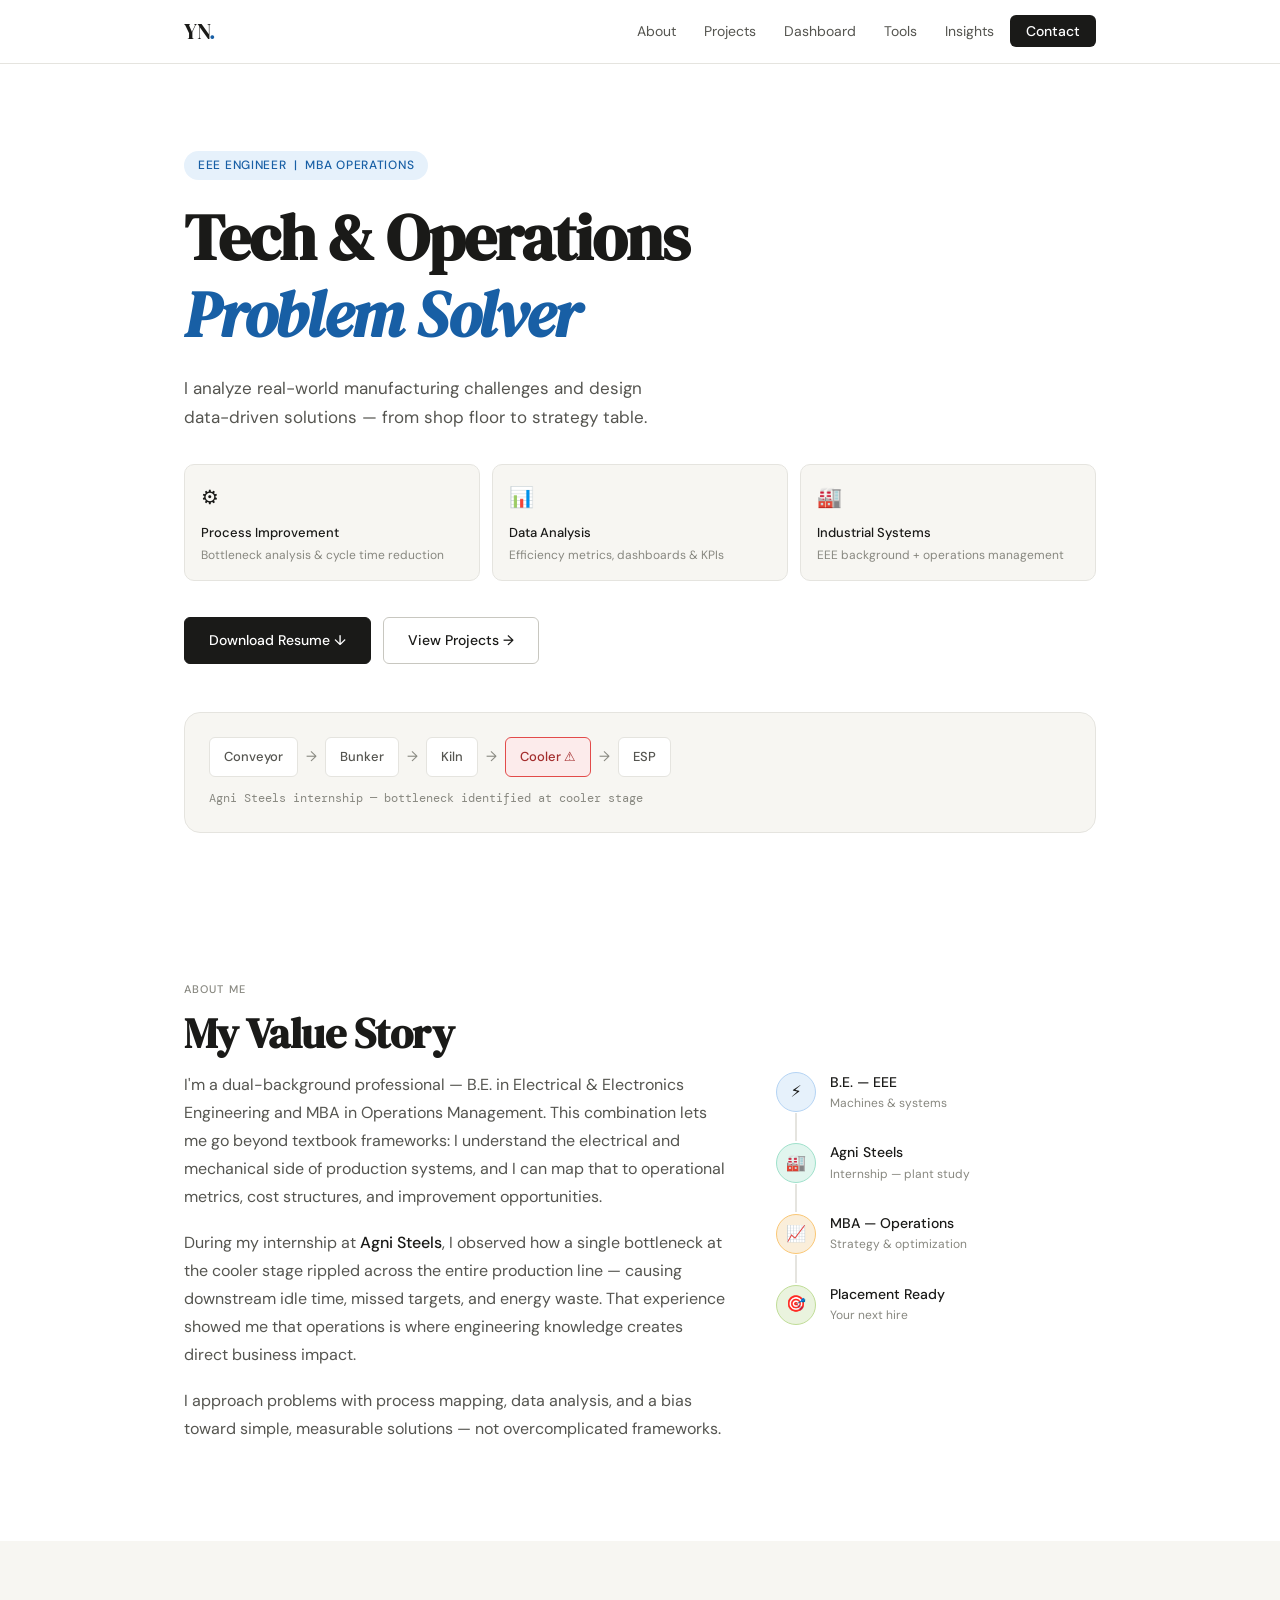
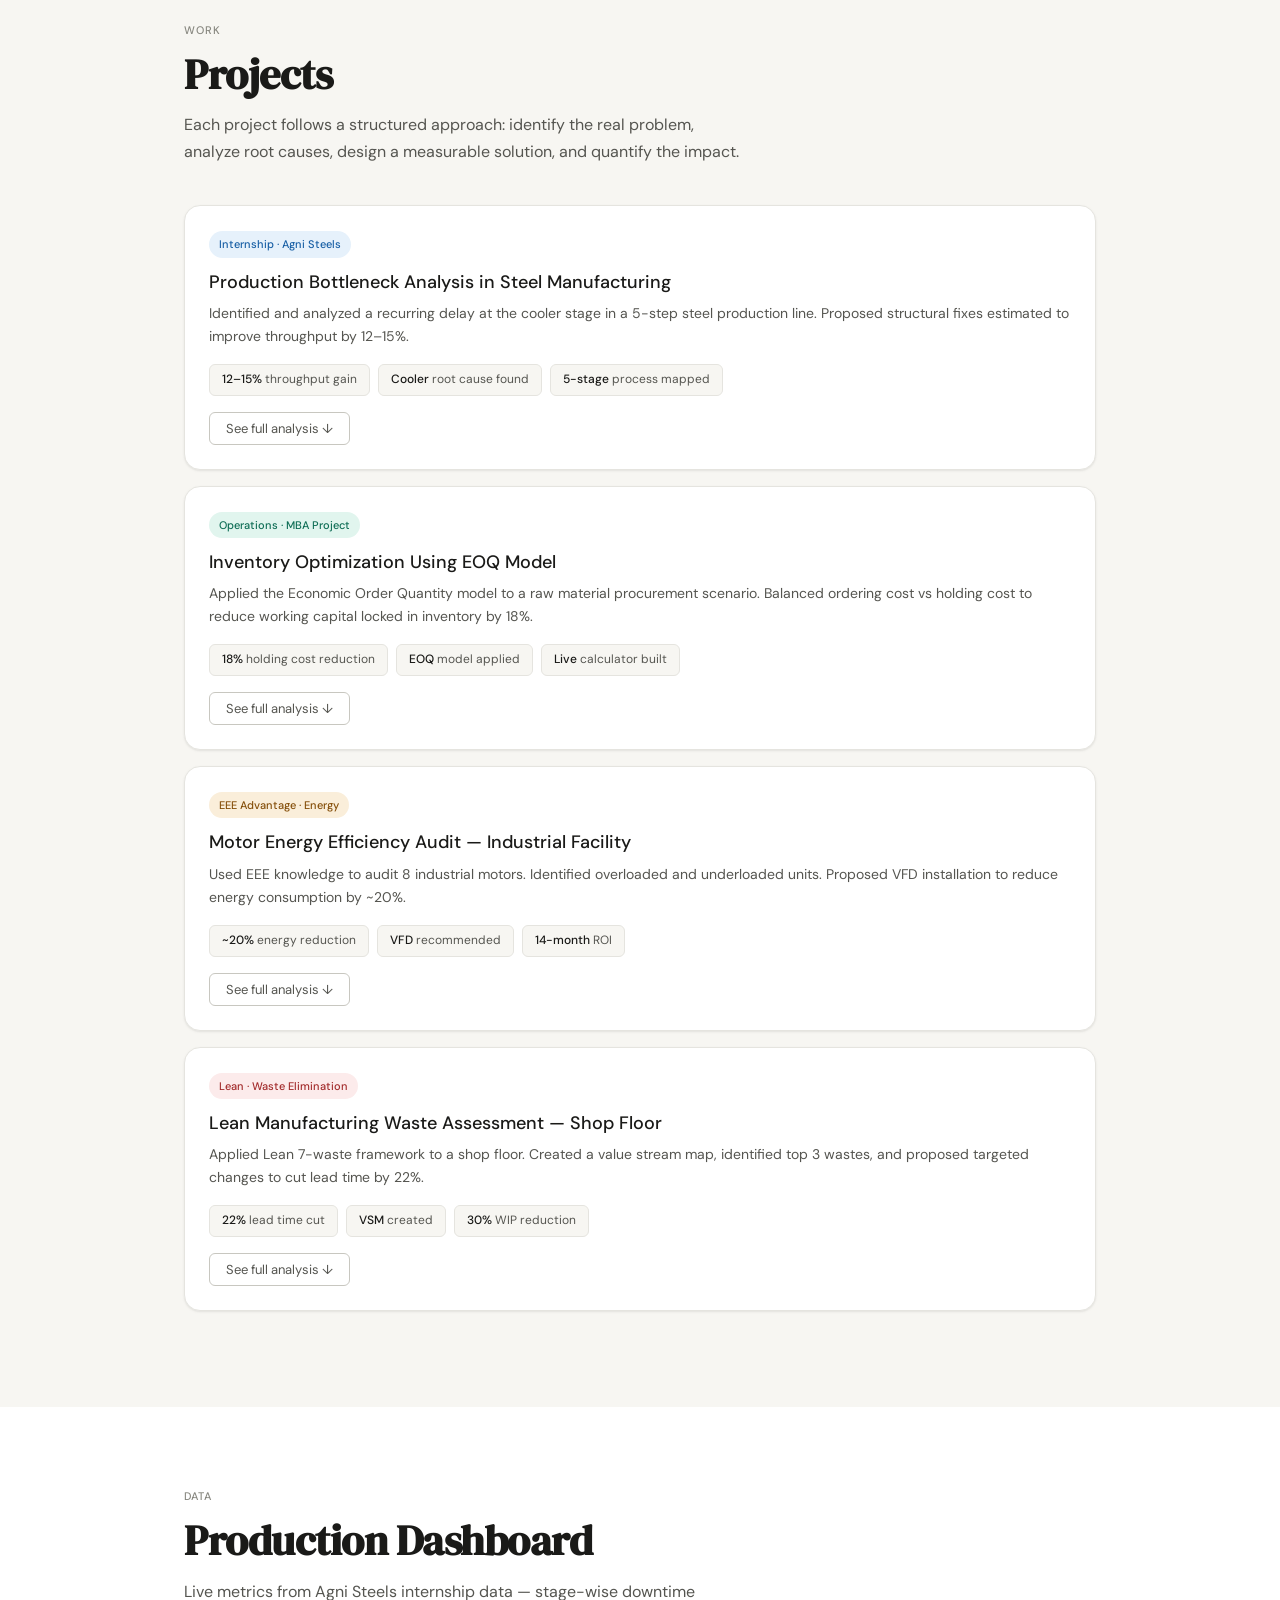
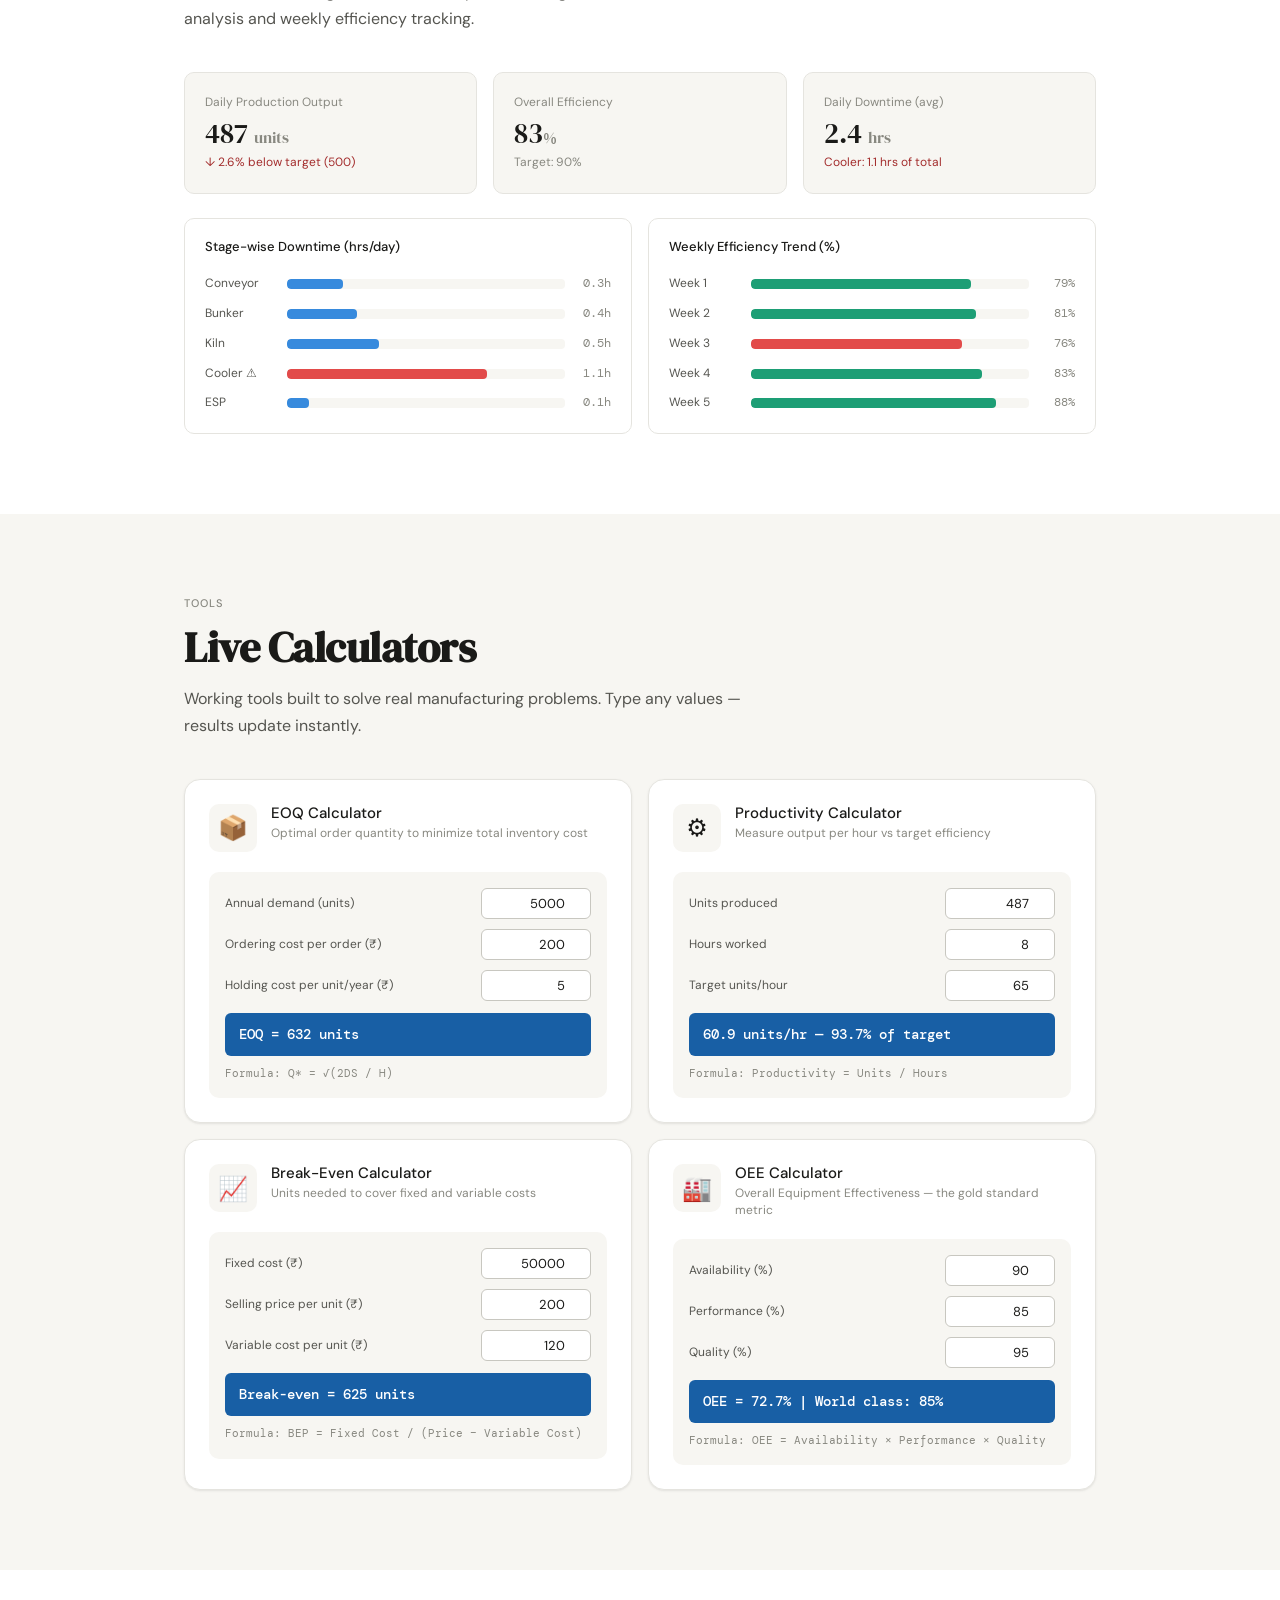
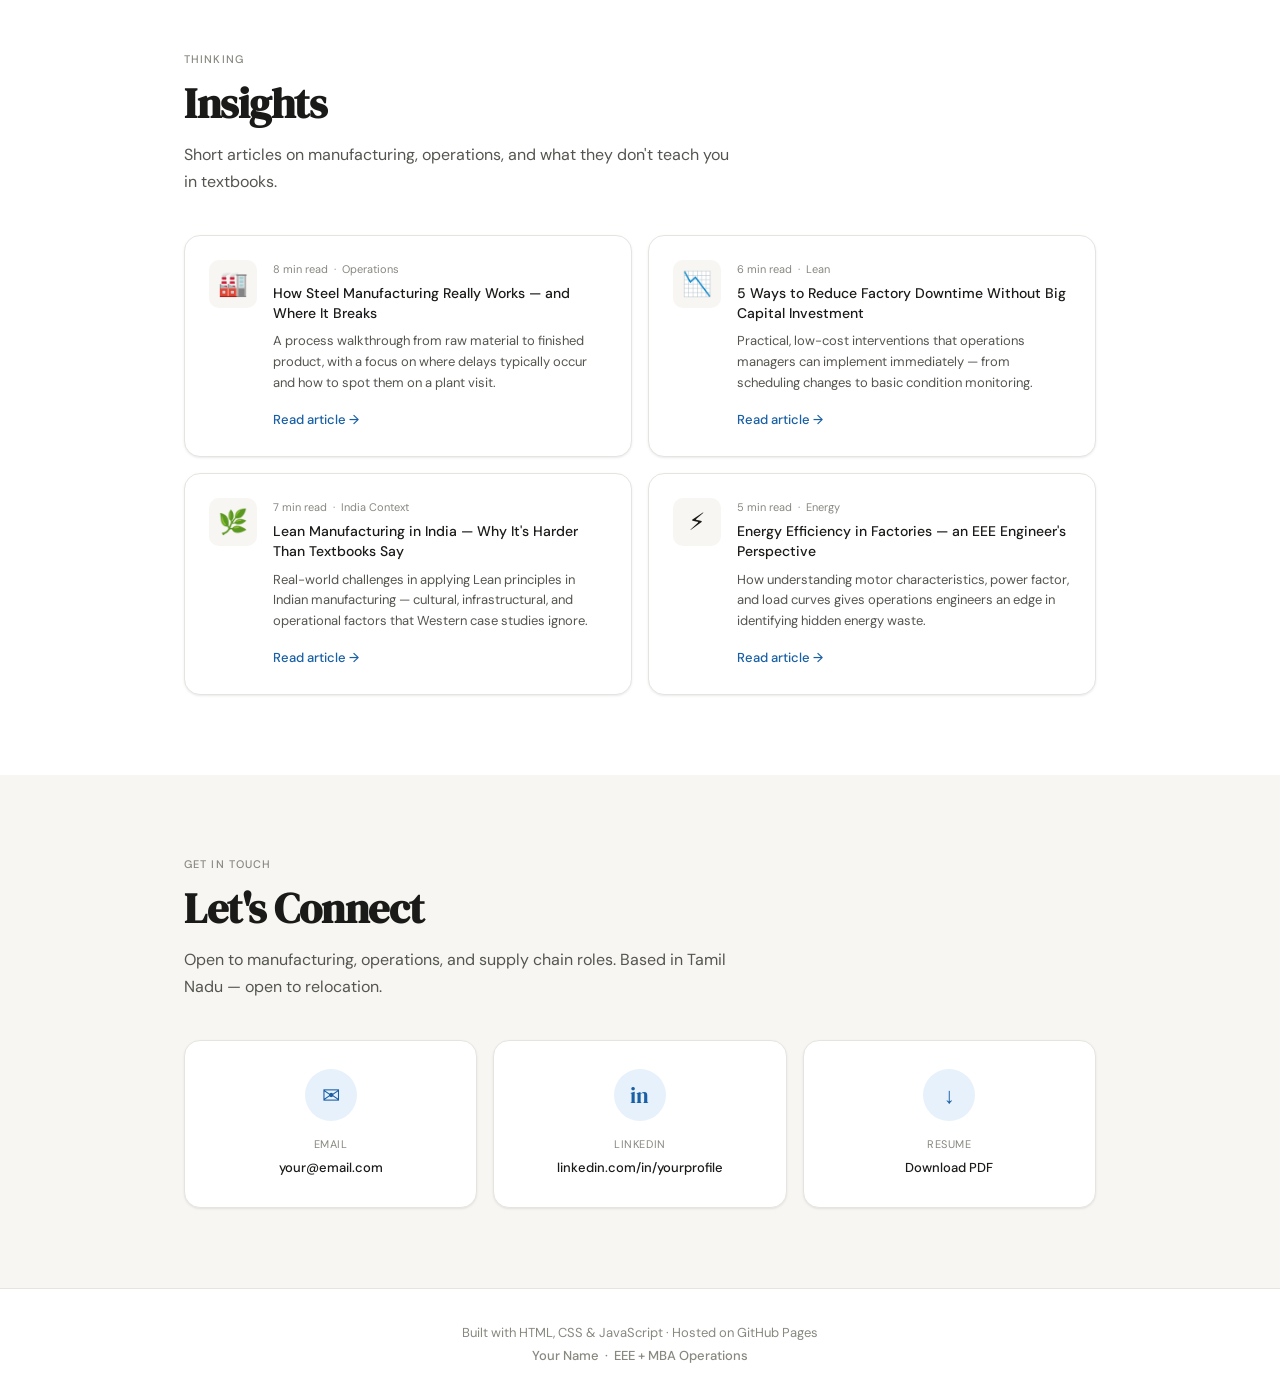
==== index.html @ b97c9ee9 "Add files via upload" ====
<!DOCTYPE html>
<html lang="en">
<head>
  <meta charset="UTF-8" />
  <meta name="viewport" content="width=device-width, initial-scale=1.0" />
  <title>Your Name — Manufacturing & Operations Portfolio</title>
  <link rel="stylesheet" href="css/style.css" />
  <link rel="preconnect" href="https://fonts.googleapis.com" />
  <link rel="preconnect" href="https://fonts.gstatic.com" crossorigin />
  <link href="https://fonts.googleapis.com/css2?family=DM+Serif+Display&family=DM+Sans:wght@300;400;500&family=DM+Mono&display=swap" rel="stylesheet" />
</head>
<body>

  <!-- ═══════════════════════════════════════════════
       NAVBAR
  ═══════════════════════════════════════════════ -->
  <nav class="navbar">
    <div class="nav-inner">
      <a href="#home" class="nav-logo">YN<span class="logo-dot">.</span></a>
      <ul class="nav-links">
        <li><a href="#about">About</a></li>
        <li><a href="#projects">Projects</a></li>
        <li><a href="#dashboard">Dashboard</a></li>
        <li><a href="#tools">Tools</a></li>
        <li><a href="#blog">Insights</a></li>
        <li><a href="#contact" class="nav-cta">Contact</a></li>
      </ul>
      <button class="menu-toggle" id="menuToggle" aria-label="Toggle menu">&#9776;</button>
    </div>
  </nav>

  <!-- ═══════════════════════════════════════════════
       HERO
  ═══════════════════════════════════════════════ -->
  <section id="home" class="hero">
    <div class="hero-inner">
      <div class="hero-badge">EEE Engineer &nbsp;|&nbsp; MBA Operations</div>
      <h1 class="hero-title">Tech &amp; Operations<br><em>Problem Solver</em></h1>
      <p class="hero-sub">
        I analyze real-world manufacturing challenges and design<br>
        data-driven solutions — from shop floor to strategy table.
      </p>
      <div class="strength-grid">
        <div class="strength-card">
          <div class="strength-icon">⚙</div>
          <div class="strength-title">Process Improvement</div>
          <div class="strength-desc">Bottleneck analysis &amp; cycle time reduction</div>
        </div>
        <div class="strength-card">
          <div class="strength-icon">📊</div>
          <div class="strength-title">Data Analysis</div>
          <div class="strength-desc">Efficiency metrics, dashboards &amp; KPIs</div>
        </div>
        <div class="strength-card">
          <div class="strength-icon">🏭</div>
          <div class="strength-title">Industrial Systems</div>
          <div class="strength-desc">EEE background + operations management</div>
        </div>
      </div>
      <div class="hero-actions">
        <a href="resume.pdf" class="btn btn-primary" download>Download Resume ↓</a>
        <a href="#projects" class="btn btn-outline">View Projects →</a>
      </div>
    </div>
    <div class="hero-visual">
      <div class="process-flow">
        <div class="flow-step">Conveyor</div>
        <div class="flow-arrow">→</div>
        <div class="flow-step">Bunker</div>
        <div class="flow-arrow">→</div>
        <div class="flow-step">Kiln</div>
        <div class="flow-arrow">→</div>
        <div class="flow-step highlight">Cooler ⚠</div>
        <div class="flow-arrow">→</div>
        <div class="flow-step">ESP</div>
      </div>
      <p class="flow-caption">Agni Steels internship — bottleneck identified at cooler stage</p>
    </div>
  </section>

  <!-- ═══════════════════════════════════════════════
       ABOUT
  ═══════════════════════════════════════════════ -->
  <section id="about" class="section">
    <div class="container">
      <div class="section-label">About me</div>
      <h2 class="section-title">My Value Story</h2>
      <div class="about-grid">
        <div class="about-text">
          <p>
            I'm a dual-background professional — B.E. in Electrical &amp; Electronics Engineering
            and MBA in Operations Management. This combination lets me go beyond textbook frameworks:
            I understand the electrical and mechanical side of production systems, and I can map that
            to operational metrics, cost structures, and improvement opportunities.
          </p>
          <p>
            During my internship at <strong>Agni Steels</strong>, I observed how a single bottleneck
            at the cooler stage rippled across the entire production line — causing downstream idle time,
            missed targets, and energy waste. That experience showed me that operations is where
            engineering knowledge creates direct business impact.
          </p>
          <p>
            I approach problems with process mapping, data analysis, and a bias toward
            simple, measurable solutions — not overcomplicated frameworks.
          </p>
        </div>
        <div class="about-sidebar">
          <div class="journey">
            <div class="journey-step">
              <div class="j-dot j-blue">⚡</div>
              <div class="j-text">
                <div class="j-title">B.E. — EEE</div>
                <div class="j-sub">Machines &amp; systems</div>
              </div>
            </div>
            <div class="j-connector"></div>
            <div class="journey-step">
              <div class="j-dot j-teal">🏭</div>
              <div class="j-text">
                <div class="j-title">Agni Steels</div>
                <div class="j-sub">Internship — plant study</div>
              </div>
            </div>
            <div class="j-connector"></div>
            <div class="journey-step">
              <div class="j-dot j-amber">📈</div>
              <div class="j-text">
                <div class="j-title">MBA — Operations</div>
                <div class="j-sub">Strategy &amp; optimization</div>
              </div>
            </div>
            <div class="j-connector"></div>
            <div class="journey-step">
              <div class="j-dot j-green">🎯</div>
              <div class="j-text">
                <div class="j-title">Placement Ready</div>
                <div class="j-sub">Your next hire</div>
              </div>
            </div>
          </div>
        </div>
      </div>
    </div>
  </section>

  <!-- ═══════════════════════════════════════════════
       PROJECTS
  ═══════════════════════════════════════════════ -->
  <section id="projects" class="section section-alt">
    <div class="container">
      <div class="section-label">Work</div>
      <h2 class="section-title">Projects</h2>
      <p class="section-intro">
        Each project follows a structured approach: identify the real problem, analyze root causes,
        design a measurable solution, and quantify the impact.
      </p>

      <!-- Project 1 -->
      <div class="project-card" data-index="1">
        <div class="project-top">
          <span class="badge badge-blue">Internship · Agni Steels</span>
          <h3 class="project-title">Production Bottleneck Analysis in Steel Manufacturing</h3>
          <p class="project-desc">
            Identified and analyzed a recurring delay at the cooler stage in a 5-step steel production
            line. Proposed structural fixes estimated to improve throughput by 12–15%.
          </p>
          <div class="impact-row">
            <div class="impact-chip"><span class="impact-val">12–15%</span> throughput gain</div>
            <div class="impact-chip"><span class="impact-val">Cooler</span> root cause found</div>
            <div class="impact-chip"><span class="impact-val">5-stage</span> process mapped</div>
          </div>
          <button class="expand-btn" onclick="toggleProject(this)">See full analysis ↓</button>
        </div>
        <div class="project-detail">
          <div class="detail-step">
            <div class="step-label step-p">Problem</div>
            <div class="step-text">Production delays observed at cooler stage — heat retention causing material buildup and downstream idle time at the ESP stage.</div>
          </div>
          <div class="detail-step">
            <div class="step-label step-a">Analysis</div>
            <div class="step-text">Process mapped all 5 stages. Downtime logged per stage over 4 weeks. Cooler showed 2× average wait time (1.1 hrs/day) due to insufficient airflow and inadequate heat dissipation capacity.</div>
          </div>
          <div class="detail-step">
            <div class="step-label step-s">Solution</div>
            <div class="step-text">Add secondary cooling system, improve airflow routing, schedule preventive maintenance at cooler stage before peak production hours.</div>
          </div>
          <div class="detail-step">
            <div class="step-label step-i">Impact</div>
            <div class="step-text">Estimated 12–15% cycle time reduction; reduced downstream ESP idle time by ~45 min/day; improved overall production efficiency from 83% to target 90%.</div>
          </div>
        </div>
      </div>

      <!-- Project 2 -->
      <div class="project-card" data-index="2">
        <div class="project-top">
          <span class="badge badge-teal">Operations · MBA Project</span>
          <h3 class="project-title">Inventory Optimization Using EOQ Model</h3>
          <p class="project-desc">
            Applied the Economic Order Quantity model to a raw material procurement scenario.
            Balanced ordering cost vs holding cost to reduce working capital locked in inventory by 18%.
          </p>
          <div class="impact-row">
            <div class="impact-chip"><span class="impact-val">18%</span> holding cost reduction</div>
            <div class="impact-chip"><span class="impact-val">EOQ</span> model applied</div>
            <div class="impact-chip"><span class="impact-val">Live</span> calculator built</div>
          </div>
          <button class="expand-btn" onclick="toggleProject(this)">See full analysis ↓</button>
        </div>
        <div class="project-detail">
          <div class="detail-step">
            <div class="step-label step-p">Problem</div>
            <div class="step-text">Excess inventory holding cost eating into margins. Frequent stockouts also causing production stoppages — a classic over-order / under-order cycle.</div>
          </div>
          <div class="detail-step">
            <div class="step-label step-a">Analysis</div>
            <div class="step-text">Collected annual demand data, ordering cost per purchase order, and holding cost per unit per year. Plotted total cost curve against varying order quantities to find the minimum.</div>
          </div>
          <div class="detail-step">
            <div class="step-label step-s">Solution</div>
            <div class="step-text">EOQ formula applied: Q* = √(2DS/H). Optimal order quantity identified. Reorder point set at: ROP = Lead-time demand + Safety stock buffer.</div>
          </div>
          <div class="detail-step">
            <div class="step-label step-i">Impact</div>
            <div class="step-text">18% estimated reduction in annual holding cost. Stockout frequency dropped to near-zero by setting proper reorder level and safety stock.</div>
          </div>
        </div>
      </div>

      <!-- Project 3 -->
      <div class="project-card" data-index="3">
        <div class="project-top">
          <span class="badge badge-amber">EEE Advantage · Energy</span>
          <h3 class="project-title">Motor Energy Efficiency Audit — Industrial Facility</h3>
          <p class="project-desc">
            Used EEE knowledge to audit 8 industrial motors. Identified overloaded and underloaded units.
            Proposed VFD installation to reduce energy consumption by ~20%.
          </p>
          <div class="impact-row">
            <div class="impact-chip"><span class="impact-val">~20%</span> energy reduction</div>
            <div class="impact-chip"><span class="impact-val">VFD</span> recommended</div>
            <div class="impact-chip"><span class="impact-val">14-month</span> ROI</div>
          </div>
          <button class="expand-btn" onclick="toggleProject(this)">See full analysis ↓</button>
        </div>
        <div class="project-detail">
          <div class="detail-step">
            <div class="step-label step-p">Problem</div>
            <div class="step-text">High energy bills in facility — suspected motor inefficiency. No prior audit had been conducted; motors were sized based on peak load assumptions.</div>
          </div>
          <div class="detail-step">
            <div class="step-label step-a">Analysis</div>
            <div class="step-text">Measured load factor per motor using clamp meter and power analyzer. Found 3 motors running below 40% load (major inefficiency). 2 motors operating above rated capacity.</div>
          </div>
          <div class="detail-step">
            <div class="step-label step-s">Solution</div>
            <div class="step-text">Install Variable Frequency Drives (VFDs) on partially loaded motors to match speed to demand. Replace the 2 overloaded motors with correctly sized units.</div>
          </div>
          <div class="detail-step">
            <div class="step-label step-i">Impact</div>
            <div class="step-text">Projected 20% reduction in facility electricity consumption. VFD investment ROI estimated at 14 months based on current energy tariff rates.</div>
          </div>
        </div>
      </div>

      <!-- Project 4 -->
      <div class="project-card" data-index="4">
        <div class="project-top">
          <span class="badge badge-red">Lean · Waste Elimination</span>
          <h3 class="project-title">Lean Manufacturing Waste Assessment — Shop Floor</h3>
          <p class="project-desc">
            Applied Lean 7-waste framework to a shop floor. Created a value stream map,
            identified top 3 wastes, and proposed targeted changes to cut lead time by 22%.
          </p>
          <div class="impact-row">
            <div class="impact-chip"><span class="impact-val">22%</span> lead time cut</div>
            <div class="impact-chip"><span class="impact-val">VSM</span> created</div>
            <div class="impact-chip"><span class="impact-val">30%</span> WIP reduction</div>
          </div>
          <button class="expand-btn" onclick="toggleProject(this)">See full analysis ↓</button>
        </div>
        <div class="project-detail">
          <div class="detail-step">
            <div class="step-label step-p">Problem</div>
            <div class="step-text">Long lead times despite sufficient capacity — non-value-adding activities were inflating cycle time without adding any customer value.</div>
          </div>
          <div class="detail-step">
            <div class="step-label step-a">Analysis</div>
            <div class="step-text">Value stream map drawn for entire production flow. Top 3 wastes identified: Waiting (40% of delay), Overproduction (WIP buildup between stations), Defects (costly rework loop at final stage).</div>
          </div>
          <div class="detail-step">
            <div class="step-label step-s">Solution</div>
            <div class="step-text">Introduce pull system (Kanban) to replace push scheduling. Set WIP cap between stations. Add inline quality inspection to catch defects early and eliminate the rework loop.</div>
          </div>
          <div class="detail-step">
            <div class="step-label step-i">Impact</div>
            <div class="step-text">Lead time reduced by estimated 22%. WIP inventory dropped by 30%. Rework rate cut by eliminating late-stage defect detection.</div>
          </div>
        </div>
      </div>

    </div>
  </section>

  <!-- ═══════════════════════════════════════════════
       DASHBOARD
  ═══════════════════════════════════════════════ -->
  <section id="dashboard" class="section">
    <div class="container">
      <div class="section-label">Data</div>
      <h2 class="section-title">Production Dashboard</h2>
      <p class="section-intro">Live metrics from Agni Steels internship data — stage-wise downtime analysis and weekly efficiency tracking.</p>

      <div class="metric-grid">
        <div class="metric-card">
          <div class="metric-label">Daily Production Output</div>
          <div class="metric-value">487 <span class="metric-unit">units</span></div>
          <div class="metric-trend trend-down">↓ 2.6% below target (500)</div>
        </div>
        <div class="metric-card">
          <div class="metric-label">Overall Efficiency</div>
          <div class="metric-value">83<span class="metric-unit">%</span></div>
          <div class="metric-trend trend-neutral">Target: 90%</div>
        </div>
        <div class="metric-card">
          <div class="metric-label">Daily Downtime (avg)</div>
          <div class="metric-value">2.4 <span class="metric-unit">hrs</span></div>
          <div class="metric-trend trend-down">Cooler: 1.1 hrs of total</div>
        </div>
      </div>

      <div class="chart-grid">
        <div class="chart-card">
          <h4 class="chart-title">Stage-wise Downtime (hrs/day)</h4>
          <div class="bar-chart">
            <div class="bar-row">
              <div class="bar-label">Conveyor</div>
              <div class="bar-track"><div class="bar-fill bar-blue" style="width:20%"></div></div>
              <div class="bar-val">0.3h</div>
            </div>
            <div class="bar-row">
              <div class="bar-label">Bunker</div>
              <div class="bar-track"><div class="bar-fill bar-blue" style="width:25%"></div></div>
              <div class="bar-val">0.4h</div>
            </div>
            <div class="bar-row">
              <div class="bar-label">Kiln</div>
              <div class="bar-track"><div class="bar-fill bar-blue" style="width:33%"></div></div>
              <div class="bar-val">0.5h</div>
            </div>
            <div class="bar-row">
              <div class="bar-label">Cooler ⚠</div>
              <div class="bar-track"><div class="bar-fill bar-red" style="width:72%"></div></div>
              <div class="bar-val">1.1h</div>
            </div>
            <div class="bar-row">
              <div class="bar-label">ESP</div>
              <div class="bar-track"><div class="bar-fill bar-blue" style="width:8%"></div></div>
              <div class="bar-val">0.1h</div>
            </div>
          </div>
        </div>
        <div class="chart-card">
          <h4 class="chart-title">Weekly Efficiency Trend (%)</h4>
          <div class="bar-chart">
            <div class="bar-row">
              <div class="bar-label">Week 1</div>
              <div class="bar-track"><div class="bar-fill bar-teal" style="width:79%"></div></div>
              <div class="bar-val">79%</div>
            </div>
            <div class="bar-row">
              <div class="bar-label">Week 2</div>
              <div class="bar-track"><div class="bar-fill bar-teal" style="width:81%"></div></div>
              <div class="bar-val">81%</div>
            </div>
            <div class="bar-row">
              <div class="bar-label">Week 3</div>
              <div class="bar-track"><div class="bar-fill bar-red" style="width:76%"></div></div>
              <div class="bar-val">76%</div>
            </div>
            <div class="bar-row">
              <div class="bar-label">Week 4</div>
              <div class="bar-track"><div class="bar-fill bar-teal" style="width:83%"></div></div>
              <div class="bar-val">83%</div>
            </div>
            <div class="bar-row">
              <div class="bar-label">Week 5</div>
              <div class="bar-track"><div class="bar-fill bar-teal" style="width:88%"></div></div>
              <div class="bar-val">88%</div>
            </div>
          </div>
        </div>
      </div>
    </div>
  </section>

  <!-- ═══════════════════════════════════════════════
       TOOLS / CALCULATORS
  ═══════════════════════════════════════════════ -->
  <section id="tools" class="section section-alt">
    <div class="container">
      <div class="section-label">Tools</div>
      <h2 class="section-title">Live Calculators</h2>
      <p class="section-intro">Working tools built to solve real manufacturing problems. Type any values — results update instantly.</p>

      <div class="tools-grid">

        <!-- EOQ Calculator -->
        <div class="tool-card">
          <div class="tool-header">
            <div class="tool-icon">📦</div>
            <div>
              <h3 class="tool-title">EOQ Calculator</h3>
              <p class="tool-desc">Optimal order quantity to minimize total inventory cost</p>
            </div>
          </div>
          <div class="calc-body">
            <div class="calc-row">
              <label for="eoq-d">Annual demand (units)</label>
              <input type="number" id="eoq-d" value="5000" oninput="calcEOQ()" />
            </div>
            <div class="calc-row">
              <label for="eoq-s">Ordering cost per order (₹)</label>
              <input type="number" id="eoq-s" value="200" oninput="calcEOQ()" />
            </div>
            <div class="calc-row">
              <label for="eoq-h">Holding cost per unit/year (₹)</label>
              <input type="number" id="eoq-h" value="5" oninput="calcEOQ()" />
            </div>
            <div class="calc-result" id="eoq-result">EOQ = 632 units</div>
            <div class="calc-formula">Formula: Q* = √(2DS / H)</div>
          </div>
        </div>

        <!-- Productivity Calculator -->
        <div class="tool-card">
          <div class="tool-header">
            <div class="tool-icon">⚙</div>
            <div>
              <h3 class="tool-title">Productivity Calculator</h3>
              <p class="tool-desc">Measure output per hour vs target efficiency</p>
            </div>
          </div>
          <div class="calc-body">
            <div class="calc-row">
              <label for="prod-u">Units produced</label>
              <input type="number" id="prod-u" value="487" oninput="calcProd()" />
            </div>
            <div class="calc-row">
              <label for="prod-h">Hours worked</label>
              <input type="number" id="prod-h" value="8" oninput="calcProd()" />
            </div>
            <div class="calc-row">
              <label for="prod-t">Target units/hour</label>
              <input type="number" id="prod-t" value="65" oninput="calcProd()" />
            </div>
            <div class="calc-result" id="prod-result">60.9 units/hr — 93.7% of target</div>
            <div class="calc-formula">Formula: Productivity = Units / Hours</div>
          </div>
        </div>

        <!-- Break-Even Calculator -->
        <div class="tool-card">
          <div class="tool-header">
            <div class="tool-icon">📈</div>
            <div>
              <h3 class="tool-title">Break-Even Calculator</h3>
              <p class="tool-desc">Units needed to cover fixed and variable costs</p>
            </div>
          </div>
          <div class="calc-body">
            <div class="calc-row">
              <label for="be-f">Fixed cost (₹)</label>
              <input type="number" id="be-f" value="50000" oninput="calcBE()" />
            </div>
            <div class="calc-row">
              <label for="be-p">Selling price per unit (₹)</label>
              <input type="number" id="be-p" value="200" oninput="calcBE()" />
            </div>
            <div class="calc-row">
              <label for="be-v">Variable cost per unit (₹)</label>
              <input type="number" id="be-v" value="120" oninput="calcBE()" />
            </div>
            <div class="calc-result" id="be-result">Break-even = 625 units</div>
            <div class="calc-formula">Formula: BEP = Fixed Cost / (Price − Variable Cost)</div>
          </div>
        </div>

        <!-- OEE Calculator -->
        <div class="tool-card">
          <div class="tool-header">
            <div class="tool-icon">🏭</div>
            <div>
              <h3 class="tool-title">OEE Calculator</h3>
              <p class="tool-desc">Overall Equipment Effectiveness — the gold standard metric</p>
            </div>
          </div>
          <div class="calc-body">
            <div class="calc-row">
              <label for="oee-a">Availability (%)</label>
              <input type="number" id="oee-a" value="90" min="0" max="100" oninput="calcOEE()" />
            </div>
            <div class="calc-row">
              <label for="oee-p">Performance (%)</label>
              <input type="number" id="oee-p" value="85" min="0" max="100" oninput="calcOEE()" />
            </div>
            <div class="calc-row">
              <label for="oee-q">Quality (%)</label>
              <input type="number" id="oee-q" value="95" min="0" max="100" oninput="calcOEE()" />
            </div>
            <div class="calc-result" id="oee-result">OEE = 72.7% &nbsp;|&nbsp; World class: 85%</div>
            <div class="calc-formula">Formula: OEE = Availability × Performance × Quality</div>
          </div>
        </div>

      </div>
    </div>
  </section>

  <!-- ═══════════════════════════════════════════════
       BLOG / INSIGHTS
  ═══════════════════════════════════════════════ -->
  <section id="blog" class="section">
    <div class="container">
      <div class="section-label">Thinking</div>
      <h2 class="section-title">Insights</h2>
      <p class="section-intro">Short articles on manufacturing, operations, and what they don't teach you in textbooks.</p>

      <div class="blog-grid">
        <div class="blog-card">
          <div class="blog-icon">🏭</div>
          <div class="blog-content">
            <div class="blog-meta">8 min read &nbsp;·&nbsp; Operations</div>
            <h3 class="blog-title">How Steel Manufacturing Really Works — and Where It Breaks</h3>
            <p class="blog-excerpt">A process walkthrough from raw material to finished product, with a focus on where delays typically occur and how to spot them on a plant visit.</p>
            <a href="#" class="blog-link">Read article →</a>
          </div>
        </div>
        <div class="blog-card">
          <div class="blog-icon">📉</div>
          <div class="blog-content">
            <div class="blog-meta">6 min read &nbsp;·&nbsp; Lean</div>
            <h3 class="blog-title">5 Ways to Reduce Factory Downtime Without Big Capital Investment</h3>
            <p class="blog-excerpt">Practical, low-cost interventions that operations managers can implement immediately — from scheduling changes to basic condition monitoring.</p>
            <a href="#" class="blog-link">Read article →</a>
          </div>
        </div>
        <div class="blog-card">
          <div class="blog-icon">🌿</div>
          <div class="blog-content">
            <div class="blog-meta">7 min read &nbsp;·&nbsp; India Context</div>
            <h3 class="blog-title">Lean Manufacturing in India — Why It's Harder Than Textbooks Say</h3>
            <p class="blog-excerpt">Real-world challenges in applying Lean principles in Indian manufacturing — cultural, infrastructural, and operational factors that Western case studies ignore.</p>
            <a href="#" class="blog-link">Read article →</a>
          </div>
        </div>
        <div class="blog-card">
          <div class="blog-icon">⚡</div>
          <div class="blog-content">
            <div class="blog-meta">5 min read &nbsp;·&nbsp; Energy</div>
            <h3 class="blog-title">Energy Efficiency in Factories — an EEE Engineer's Perspective</h3>
            <p class="blog-excerpt">How understanding motor characteristics, power factor, and load curves gives operations engineers an edge in identifying hidden energy waste.</p>
            <a href="#" class="blog-link">Read article →</a>
          </div>
        </div>
      </div>
    </div>
  </section>

  <!-- ═══════════════════════════════════════════════
       CONTACT
  ═══════════════════════════════════════════════ -->
  <section id="contact" class="section section-alt">
    <div class="container">
      <div class="section-label">Get in touch</div>
      <h2 class="section-title">Let's Connect</h2>
      <p class="section-intro">Open to manufacturing, operations, and supply chain roles. Based in Tamil Nadu — open to relocation.</p>

      <div class="contact-grid">
        <a href="mailto:your@email.com" class="contact-card">
          <div class="contact-icon">✉</div>
          <div class="contact-label">Email</div>
          <div class="contact-value">your@email.com</div>
        </a>
        <a href="https://linkedin.com/in/yourprofile" class="contact-card" target="_blank">
          <div class="contact-icon">in</div>
          <div class="contact-label">LinkedIn</div>
          <div class="contact-value">linkedin.com/in/yourprofile</div>
        </a>
        <a href="resume.pdf" class="contact-card" download>
          <div class="contact-icon">↓</div>
          <div class="contact-label">Resume</div>
          <div class="contact-value">Download PDF</div>
        </a>
      </div>
    </div>
  </section>

  <!-- ═══════════════════════════════════════════════
       FOOTER
  ═══════════════════════════════════════════════ -->
  <footer class="footer">
    <div class="container">
      <p>Built with HTML, CSS &amp; JavaScript · Hosted on GitHub Pages</p>
      <p class="footer-name">Your Name &nbsp;·&nbsp; EEE + MBA Operations</p>
    </div>
  </footer>

  <script src="js/script.js"></script>
</body>
</html>
---- css/style.css ----
/* ═══════════════════════════════════════════════════
   PORTFOLIO — style.css
   EEE + MBA Operations · Manufacturing Portfolio
   ═══════════════════════════════════════════════════ */

/* ── VARIABLES ──────────────────────────────────────── */
:root {
  --blue:        #185FA5;
  --blue-light:  #E6F1FB;
  --blue-mid:    #378ADD;
  --teal:        #0F6E56;
  --teal-light:  #E1F5EE;
  --teal-mid:    #1D9E75;
  --amber:       #854F0B;
  --amber-light: #FAEEDA;
  --amber-mid:   #EF9F27;
  --red:         #A32D2D;
  --red-light:   #FCEBEB;
  --red-mid:     #E24B4A;
  --green:       #27500A;
  --green-light: #EAF3DE;

  --text-primary:   #1a1a18;
  --text-secondary: #555550;
  --text-muted:     #888880;
  --border:         #e5e4df;
  --border-strong:  #c8c7c0;
  --bg-primary:     #ffffff;
  --bg-secondary:   #f7f6f2;
  --bg-tertiary:    #f0efe9;

  --font-display: 'DM Serif Display', Georgia, serif;
  --font-body:    'DM Sans', system-ui, sans-serif;
  --font-mono:    'DM Mono', monospace;

  --radius-sm:  6px;
  --radius-md:  10px;
  --radius-lg:  16px;
  --radius-xl:  24px;

  --shadow-card: 0 1px 3px rgba(0,0,0,0.06), 0 1px 2px rgba(0,0,0,0.04);
  --shadow-hover: 0 4px 16px rgba(0,0,0,0.1);

  --max-w: 960px;
  --nav-h: 64px;
}

/* ── RESET ──────────────────────────────────────────── */
*, *::before, *::after { box-sizing: border-box; margin: 0; padding: 0; }
html { scroll-behavior: smooth; font-size: 16px; }
body {
  font-family: var(--font-body);
  color: var(--text-primary);
  background: var(--bg-primary);
  line-height: 1.65;
  -webkit-font-smoothing: antialiased;
}
a { text-decoration: none; color: inherit; }
ul { list-style: none; }
img { display: block; max-width: 100%; }
button { font-family: inherit; cursor: pointer; }
input { font-family: inherit; }

/* ── TYPOGRAPHY ─────────────────────────────────────── */
h1, h2, h3, h4 { line-height: 1.2; }
strong { font-weight: 500; }

/* ── UTILITIES ──────────────────────────────────────── */
.container {
  max-width: var(--max-w);
  margin: 0 auto;
  padding: 0 24px;
}

/* ═══════════════════════════════════════════════════
   NAVBAR
═══════════════════════════════════════════════════ */
.navbar {
  position: sticky;
  top: 0;
  z-index: 100;
  background: rgba(255,255,255,0.92);
  backdrop-filter: blur(12px);
  -webkit-backdrop-filter: blur(12px);
  border-bottom: 1px solid var(--border);
  height: var(--nav-h);
}
.nav-inner {
  max-width: var(--max-w);
  margin: 0 auto;
  padding: 0 24px;
  height: 100%;
  display: flex;
  align-items: center;
  justify-content: space-between;
}
.nav-logo {
  font-family: var(--font-display);
  font-size: 22px;
  color: var(--text-primary);
  letter-spacing: -0.5px;
}
.logo-dot { color: var(--blue); }
.nav-links {
  display: flex;
  gap: 4px;
  align-items: center;
}
.nav-links a {
  font-size: 14px;
  font-weight: 400;
  color: var(--text-secondary);
  padding: 6px 12px;
  border-radius: var(--radius-sm);
  transition: color 0.15s, background 0.15s;
}
.nav-links a:hover { color: var(--text-primary); background: var(--bg-secondary); }
.nav-links .nav-cta {
  background: var(--text-primary);
  color: #fff;
  padding: 7px 16px;
  border-radius: var(--radius-sm);
  font-weight: 500;
}
.nav-links .nav-cta:hover { background: var(--blue); color: #fff; }
.menu-toggle {
  display: none;
  background: none;
  border: none;
  font-size: 20px;
  color: var(--text-primary);
  padding: 4px 8px;
}

/* ═══════════════════════════════════════════════════
   HERO
═══════════════════════════════════════════════════ */
.hero {
  min-height: calc(100vh - var(--nav-h));
  display: flex;
  flex-direction: column;
  justify-content: center;
  padding: 80px 24px 60px;
  max-width: var(--max-w);
  margin: 0 auto;
  gap: 48px;
}
.hero-badge {
  display: inline-block;
  font-size: 12px;
  font-weight: 500;
  letter-spacing: 0.06em;
  text-transform: uppercase;
  color: var(--blue);
  background: var(--blue-light);
  padding: 5px 14px;
  border-radius: 100px;
  margin-bottom: 20px;
}
.hero-title {
  font-family: var(--font-display);
  font-size: clamp(36px, 6vw, 64px);
  color: var(--text-primary);
  margin-bottom: 20px;
  letter-spacing: -1px;
}
.hero-title em {
  font-style: italic;
  color: var(--blue);
}
.hero-sub {
  font-size: 17px;
  color: var(--text-secondary);
  line-height: 1.7;
  margin-bottom: 32px;
  max-width: 520px;
}
.strength-grid {
  display: grid;
  grid-template-columns: repeat(3, minmax(0, 1fr));
  gap: 12px;
  margin-bottom: 36px;
}
.strength-card {
  background: var(--bg-secondary);
  border: 1px solid var(--border);
  border-radius: var(--radius-md);
  padding: 16px;
  transition: box-shadow 0.2s, transform 0.2s;
}
.strength-card:hover {
  box-shadow: var(--shadow-hover);
  transform: translateY(-2px);
}
.strength-icon { font-size: 20px; margin-bottom: 8px; }
.strength-title { font-size: 13px; font-weight: 500; color: var(--text-primary); margin-bottom: 4px; }
.strength-desc { font-size: 12px; color: var(--text-muted); line-height: 1.4; }
.hero-actions { display: flex; gap: 12px; flex-wrap: wrap; }

/* ── Buttons ─────────────────────────────────────── */
.btn {
  display: inline-flex;
  align-items: center;
  gap: 6px;
  padding: 11px 24px;
  border-radius: var(--radius-sm);
  font-size: 14px;
  font-weight: 500;
  border: 1.5px solid transparent;
  transition: all 0.18s;
}
.btn-primary {
  background: var(--text-primary);
  color: #fff;
  border-color: var(--text-primary);
}
.btn-primary:hover { background: var(--blue); border-color: var(--blue); }
.btn-outline {
  background: transparent;
  color: var(--text-primary);
  border-color: var(--border-strong);
}
.btn-outline:hover { background: var(--bg-secondary); }

/* ── Hero Visual (process flow) ───────────────────── */
.hero-visual {
  background: var(--bg-secondary);
  border: 1px solid var(--border);
  border-radius: var(--radius-lg);
  padding: 24px;
}
.process-flow {
  display: flex;
  align-items: center;
  gap: 8px;
  flex-wrap: wrap;
  margin-bottom: 12px;
}
.flow-step {
  background: #fff;
  border: 1px solid var(--border);
  border-radius: var(--radius-sm);
  padding: 8px 14px;
  font-size: 13px;
  font-weight: 500;
  color: var(--text-secondary);
}
.flow-step.highlight {
  background: var(--red-light);
  border-color: var(--red-mid);
  color: var(--red);
  font-weight: 500;
}
.flow-arrow { color: var(--text-muted); font-size: 14px; }
.flow-caption { font-size: 12px; color: var(--text-muted); font-family: var(--font-mono); }

/* ═══════════════════════════════════════════════════
   SECTIONS
═══════════════════════════════════════════════════ */
.section { padding: 80px 0; }
.section-alt { background: var(--bg-secondary); }
.section-label {
  font-size: 11px;
  font-weight: 500;
  text-transform: uppercase;
  letter-spacing: 0.1em;
  color: var(--text-muted);
  margin-bottom: 10px;
}
.section-title {
  font-family: var(--font-display);
  font-size: clamp(28px, 4vw, 42px);
  color: var(--text-primary);
  margin-bottom: 12px;
  letter-spacing: -0.5px;
}
.section-intro {
  font-size: 16px;
  color: var(--text-secondary);
  max-width: 560px;
  margin-bottom: 40px;
  line-height: 1.7;
}

/* ═══════════════════════════════════════════════════
   ABOUT
═══════════════════════════════════════════════════ */
.about-grid {
  display: grid;
  grid-template-columns: 1fr 320px;
  gap: 48px;
  align-items: start;
}
.about-text p {
  font-size: 16px;
  color: var(--text-secondary);
  line-height: 1.75;
  margin-bottom: 18px;
}
.about-text strong { color: var(--text-primary); }

/* ── Journey ──────────────────────────────────────── */
.journey { display: flex; flex-direction: column; }
.journey-step { display: flex; align-items: center; gap: 14px; }
.j-connector {
  width: 2px;
  height: 28px;
  background: var(--border);
  margin-left: 19px;
}
.j-dot {
  width: 40px;
  height: 40px;
  border-radius: 50%;
  display: flex;
  align-items: center;
  justify-content: center;
  font-size: 16px;
  flex-shrink: 0;
  border: 1.5px solid transparent;
}
.j-blue  { background: var(--blue-light);  border-color: #B5D4F4; }
.j-teal  { background: var(--teal-light);  border-color: #9FE1CB; }
.j-amber { background: var(--amber-light); border-color: #FAC775; }
.j-green { background: var(--green-light); border-color: #C0DD97; }
.j-title { font-size: 14px; font-weight: 500; color: var(--text-primary); }
.j-sub   { font-size: 12px; color: var(--text-muted); }

/* ═══════════════════════════════════════════════════
   PROJECTS
═══════════════════════════════════════════════════ */
.project-card {
  background: var(--bg-primary);
  border: 1px solid var(--border);
  border-radius: var(--radius-lg);
  margin-bottom: 16px;
  overflow: hidden;
  box-shadow: var(--shadow-card);
  transition: box-shadow 0.2s;
}
.project-card:hover { box-shadow: var(--shadow-hover); }
.project-top { padding: 24px; }

/* ── Badges ───────────────────────────────────────── */
.badge {
  display: inline-block;
  font-size: 11px;
  font-weight: 500;
  padding: 4px 10px;
  border-radius: 100px;
  margin-bottom: 12px;
}
.badge-blue  { background: var(--blue-light);  color: var(--blue); }
.badge-teal  { background: var(--teal-light);  color: var(--teal); }
.badge-amber { background: var(--amber-light); color: var(--amber); }
.badge-red   { background: var(--red-light);   color: var(--red); }

.project-title {
  font-size: 18px;
  font-weight: 500;
  color: var(--text-primary);
  margin-bottom: 8px;
  line-height: 1.35;
}
.project-desc {
  font-size: 14px;
  color: var(--text-secondary);
  line-height: 1.65;
  margin-bottom: 16px;
}

/* ── Impact chips ─────────────────────────────────── */
.impact-row { display: flex; gap: 8px; flex-wrap: wrap; margin-bottom: 16px; }
.impact-chip {
  background: var(--bg-secondary);
  border: 1px solid var(--border);
  border-radius: var(--radius-sm);
  padding: 5px 12px;
  font-size: 12px;
  color: var(--text-secondary);
}
.impact-val { font-weight: 500; color: var(--text-primary); }

/* ── Expand button ────────────────────────────────── */
.expand-btn {
  background: none;
  border: 1px solid var(--border-strong);
  color: var(--text-secondary);
  font-size: 13px;
  padding: 7px 16px;
  border-radius: var(--radius-sm);
  transition: all 0.15s;
}
.expand-btn:hover { background: var(--bg-secondary); color: var(--text-primary); }

/* ── Project detail ───────────────────────────────── */
.project-detail {
  display: none;
  padding: 0 24px 24px;
  border-top: 1px solid var(--border);
  margin-top: 4px;
}
.project-detail.open { display: block; }
.detail-step {
  display: grid;
  grid-template-columns: 90px 1fr;
  gap: 16px;
  padding: 16px 0;
  border-bottom: 1px solid var(--bg-secondary);
  align-items: start;
}
.detail-step:last-child { border-bottom: none; }
.step-label {
  font-size: 11px;
  font-weight: 500;
  text-transform: uppercase;
  letter-spacing: 0.06em;
  padding: 4px 8px;
  border-radius: var(--radius-sm);
  text-align: center;
  align-self: start;
}
.step-p { background: var(--red-light);   color: var(--red); }
.step-a { background: var(--blue-light);  color: var(--blue); }
.step-s { background: var(--teal-light);  color: var(--teal); }
.step-i { background: var(--green-light); color: var(--green); }
.step-text { font-size: 14px; color: var(--text-secondary); line-height: 1.65; }

/* ═══════════════════════════════════════════════════
   DASHBOARD
═══════════════════════════════════════════════════ */
.metric-grid {
  display: grid;
  grid-template-columns: repeat(3, minmax(0, 1fr));
  gap: 16px;
  margin-bottom: 24px;
}
.metric-card {
  background: var(--bg-secondary);
  border: 1px solid var(--border);
  border-radius: var(--radius-md);
  padding: 20px;
}
.metric-label { font-size: 12px; color: var(--text-muted); margin-bottom: 6px; }
.metric-value {
  font-size: 28px;
  font-weight: 500;
  color: var(--text-primary);
  line-height: 1;
  margin-bottom: 6px;
  font-family: var(--font-display);
}
.metric-unit { font-size: 16px; font-weight: 400; color: var(--text-muted); }
.metric-trend { font-size: 12px; }
.trend-down { color: var(--red); }
.trend-up   { color: var(--teal); }
.trend-neutral { color: var(--text-muted); }

/* ── Charts ───────────────────────────────────────── */
.chart-grid {
  display: grid;
  grid-template-columns: repeat(2, minmax(0, 1fr));
  gap: 16px;
}
.chart-card {
  background: var(--bg-primary);
  border: 1px solid var(--border);
  border-radius: var(--radius-md);
  padding: 20px;
}
.chart-title {
  font-size: 13px;
  font-weight: 500;
  color: var(--text-primary);
  margin-bottom: 20px;
}
.bar-chart { display: flex; flex-direction: column; gap: 10px; }
.bar-row { display: flex; align-items: center; gap: 10px; }
.bar-label { font-size: 12px; color: var(--text-secondary); width: 72px; flex-shrink: 0; }
.bar-track {
  flex: 1;
  background: var(--bg-secondary);
  border-radius: 4px;
  height: 10px;
  overflow: hidden;
}
.bar-fill { height: 100%; border-radius: 4px; transition: width 0.6s ease; }
.bar-blue { background: var(--blue-mid); }
.bar-teal { background: var(--teal-mid); }
.bar-red  { background: var(--red-mid); }
.bar-val  { font-size: 12px; color: var(--text-muted); width: 36px; text-align: right; font-family: var(--font-mono); }

/* ═══════════════════════════════════════════════════
   TOOLS / CALCULATORS
═══════════════════════════════════════════════════ */
.tools-grid {
  display: grid;
  grid-template-columns: repeat(2, minmax(0, 1fr));
  gap: 16px;
}
.tool-card {
  background: var(--bg-primary);
  border: 1px solid var(--border);
  border-radius: var(--radius-lg);
  padding: 24px;
  box-shadow: var(--shadow-card);
  transition: box-shadow 0.2s;
}
.tool-card:hover { box-shadow: var(--shadow-hover); }
.tool-header {
  display: flex;
  align-items: flex-start;
  gap: 14px;
  margin-bottom: 20px;
}
.tool-icon {
  font-size: 24px;
  width: 48px;
  height: 48px;
  display: flex;
  align-items: center;
  justify-content: center;
  background: var(--bg-secondary);
  border-radius: var(--radius-md);
  flex-shrink: 0;
}
.tool-title { font-size: 15px; font-weight: 500; color: var(--text-primary); margin-bottom: 3px; }
.tool-desc  { font-size: 12px; color: var(--text-muted); line-height: 1.4; }

/* ── Calculator inputs ────────────────────────────── */
.calc-body { background: var(--bg-secondary); border-radius: var(--radius-md); padding: 16px; }
.calc-row {
  display: flex;
  align-items: center;
  justify-content: space-between;
  gap: 12px;
  margin-bottom: 10px;
}
.calc-row label {
  font-size: 12px;
  color: var(--text-secondary);
  flex: 1;
}
.calc-row input {
  width: 110px;
  padding: 6px 10px;
  font-size: 13px;
  border: 1px solid var(--border-strong);
  border-radius: var(--radius-sm);
  background: var(--bg-primary);
  color: var(--text-primary);
  text-align: right;
  transition: border-color 0.15s;
}
.calc-row input:focus {
  outline: none;
  border-color: var(--blue-mid);
}
.calc-result {
  background: var(--blue);
  color: #fff;
  border-radius: var(--radius-sm);
  padding: 10px 14px;
  font-size: 14px;
  font-weight: 500;
  margin-top: 12px;
  font-family: var(--font-mono);
}
.calc-formula {
  font-size: 11px;
  color: var(--text-muted);
  margin-top: 8px;
  font-family: var(--font-mono);
}

/* ═══════════════════════════════════════════════════
   BLOG
═══════════════════════════════════════════════════ */
.blog-grid {
  display: grid;
  grid-template-columns: repeat(2, minmax(0, 1fr));
  gap: 16px;
}
.blog-card {
  background: var(--bg-primary);
  border: 1px solid var(--border);
  border-radius: var(--radius-lg);
  padding: 24px;
  display: flex;
  gap: 16px;
  box-shadow: var(--shadow-card);
  transition: box-shadow 0.2s, transform 0.2s;
}
.blog-card:hover {
  box-shadow: var(--shadow-hover);
  transform: translateY(-2px);
}
.blog-icon {
  font-size: 24px;
  width: 48px;
  height: 48px;
  display: flex;
  align-items: center;
  justify-content: center;
  background: var(--bg-secondary);
  border-radius: var(--radius-md);
  flex-shrink: 0;
  align-self: flex-start;
}
.blog-meta  { font-size: 11px; color: var(--text-muted); margin-bottom: 6px; }
.blog-title { font-size: 14px; font-weight: 500; color: var(--text-primary); line-height: 1.4; margin-bottom: 8px; }
.blog-excerpt { font-size: 13px; color: var(--text-secondary); line-height: 1.6; margin-bottom: 12px; }
.blog-link { font-size: 13px; color: var(--blue); font-weight: 500; transition: color 0.15s; }
.blog-link:hover { color: var(--blue-mid); }

/* ═══════════════════════════════════════════════════
   CONTACT
═══════════════════════════════════════════════════ */
.contact-grid {
  display: grid;
  grid-template-columns: repeat(3, minmax(0, 1fr));
  gap: 16px;
}
.contact-card {
  background: var(--bg-primary);
  border: 1px solid var(--border);
  border-radius: var(--radius-lg);
  padding: 28px 24px;
  text-align: center;
  box-shadow: var(--shadow-card);
  transition: box-shadow 0.2s, transform 0.2s, border-color 0.15s;
  display: block;
}
.contact-card:hover {
  box-shadow: var(--shadow-hover);
  transform: translateY(-3px);
  border-color: var(--blue-mid);
}
.contact-icon {
  font-size: 22px;
  font-weight: 500;
  color: var(--blue);
  background: var(--blue-light);
  width: 52px;
  height: 52px;
  border-radius: 50%;
  display: flex;
  align-items: center;
  justify-content: center;
  margin: 0 auto 14px;
  font-family: var(--font-display);
}
.contact-label { font-size: 11px; text-transform: uppercase; letter-spacing: 0.06em; color: var(--text-muted); margin-bottom: 4px; }
.contact-value { font-size: 13px; color: var(--text-primary); font-weight: 500; }

/* ═══════════════════════════════════════════════════
   FOOTER
═══════════════════════════════════════════════════ */
.footer {
  border-top: 1px solid var(--border);
  padding: 32px 24px;
  text-align: center;
}
.footer p { font-size: 13px; color: var(--text-muted); line-height: 1.8; }
.footer-name { font-weight: 500; color: var(--text-secondary); }

/* ═══════════════════════════════════════════════════
   ANIMATIONS
═══════════════════════════════════════════════════ */
@keyframes fadeUp {
  from { opacity: 0; transform: translateY(20px); }
  to   { opacity: 1; transform: translateY(0); }
}
.hero-badge    { animation: fadeUp 0.5s ease both; }
.hero-title    { animation: fadeUp 0.5s 0.1s ease both; }
.hero-sub      { animation: fadeUp 0.5s 0.2s ease both; }
.strength-grid { animation: fadeUp 0.5s 0.3s ease both; }
.hero-actions  { animation: fadeUp 0.5s 0.4s ease both; }
.hero-visual   { animation: fadeUp 0.5s 0.5s ease both; }

/* ═══════════════════════════════════════════════════
   RESPONSIVE
═══════════════════════════════════════════════════ */
@media (max-width: 768px) {
  .nav-links { display: none; }
  .nav-links.open {
    display: flex;
    flex-direction: column;
    position: absolute;
    top: var(--nav-h);
    left: 0; right: 0;
    background: rgba(255,255,255,0.98);
    border-bottom: 1px solid var(--border);
    padding: 12px 24px 20px;
    gap: 4px;
  }
  .menu-toggle { display: block; }

  .hero { padding: 48px 24px 40px; gap: 32px; }
  .strength-grid { grid-template-columns: 1fr; }
  .about-grid { grid-template-columns: 1fr; }
  .metric-grid { grid-template-columns: 1fr; }
  .chart-grid { grid-template-columns: 1fr; }
  .tools-grid { grid-template-columns: 1fr; }
  .blog-grid { grid-template-columns: 1fr; }
  .contact-grid { grid-template-columns: 1fr; }

  .process-flow { gap: 6px; }
  .flow-step { padding: 6px 10px; font-size: 12px; }

  .calc-row { flex-direction: column; align-items: flex-start; }
  .calc-row input { width: 100%; text-align: left; }

  .detail-step { grid-template-columns: 1fr; gap: 8px; }
}

@media (max-width: 480px) {
  .hero-actions { flex-direction: column; }
  .btn { width: 100%; justify-content: center; }
  .blog-card { flex-direction: column; }
}
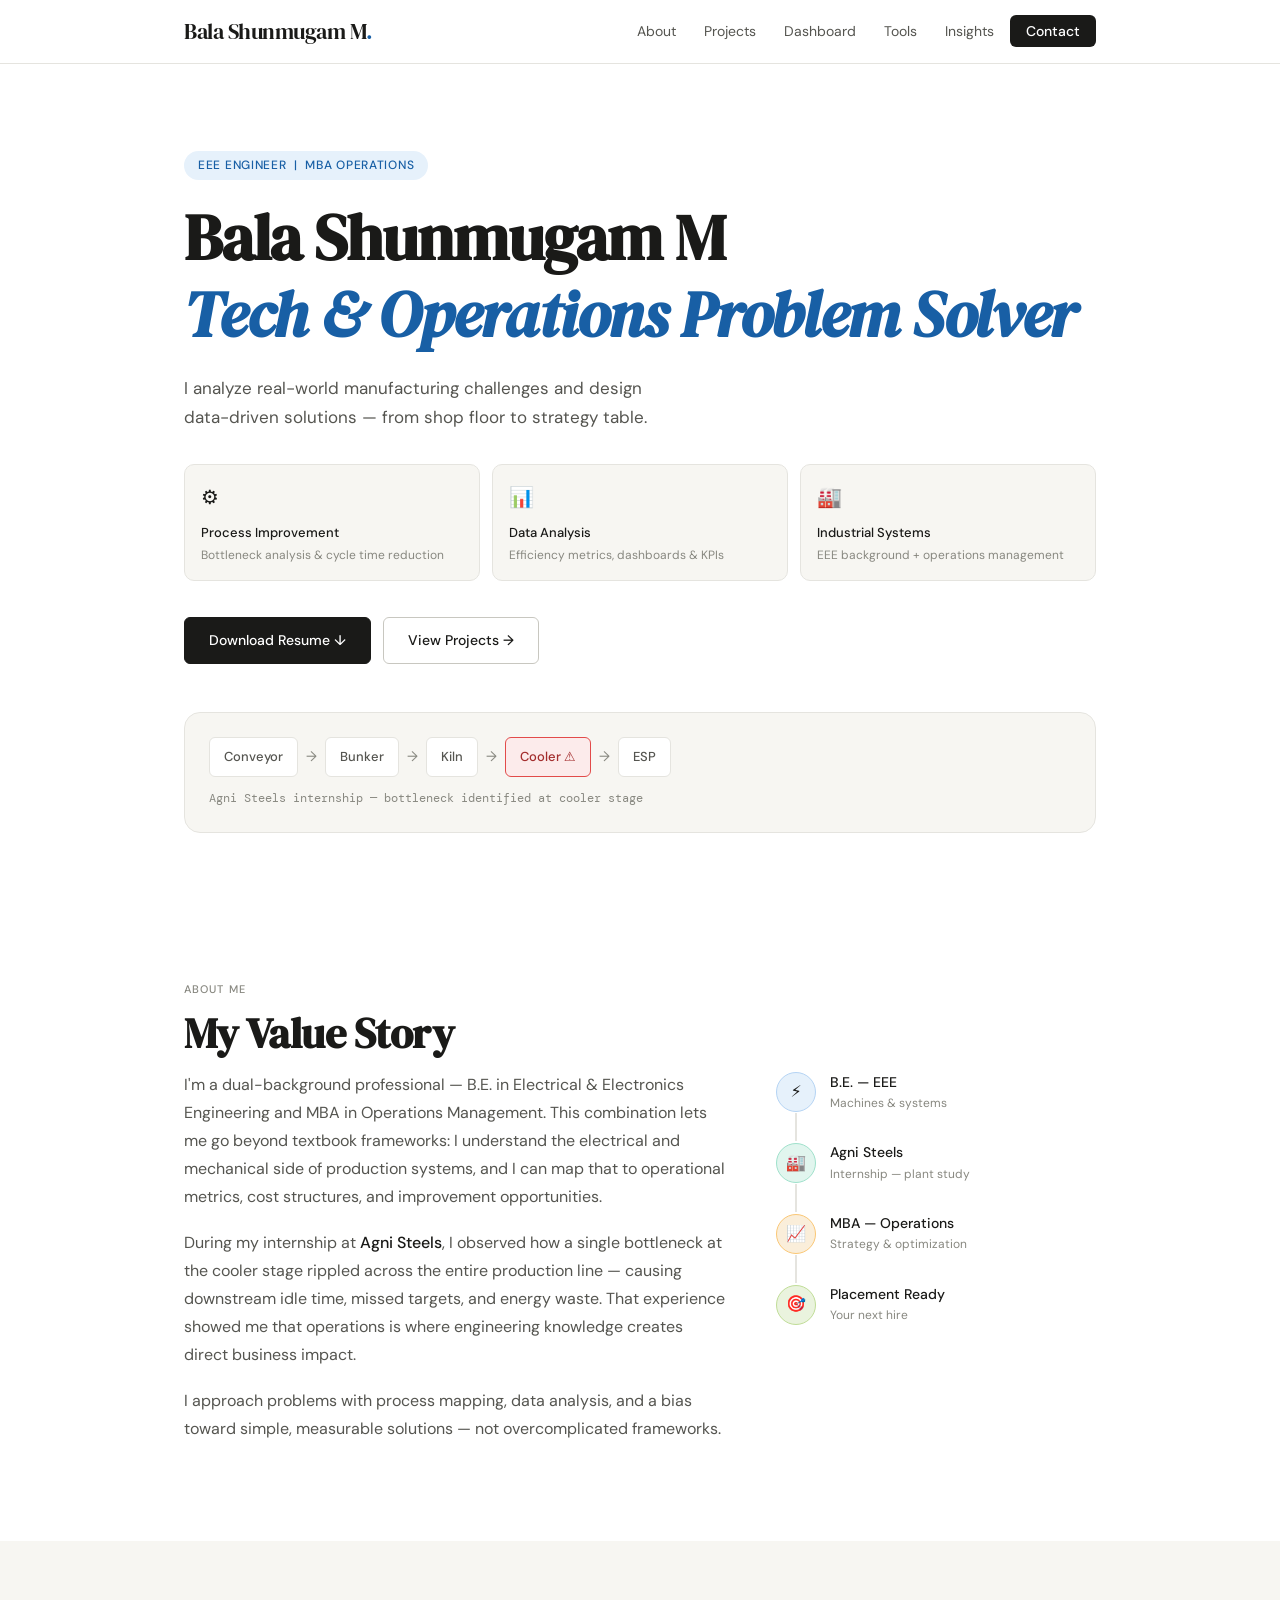
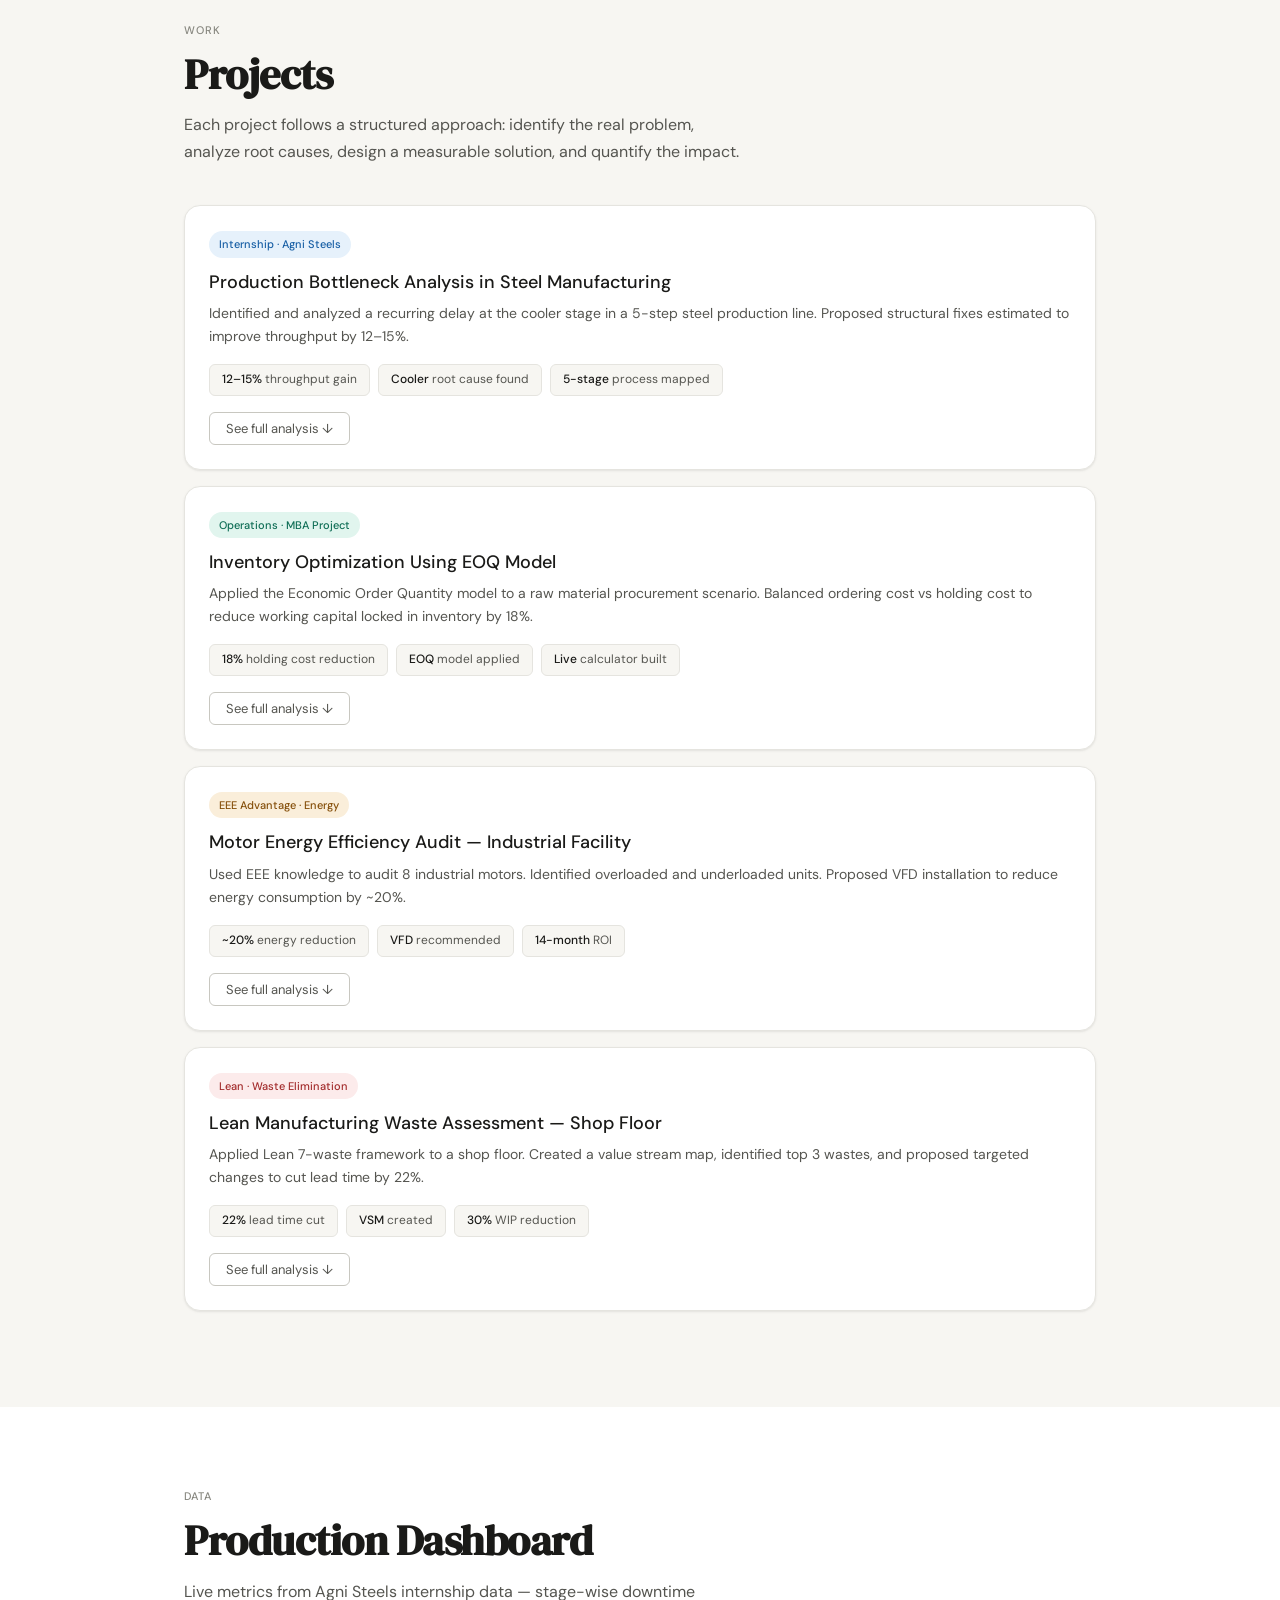
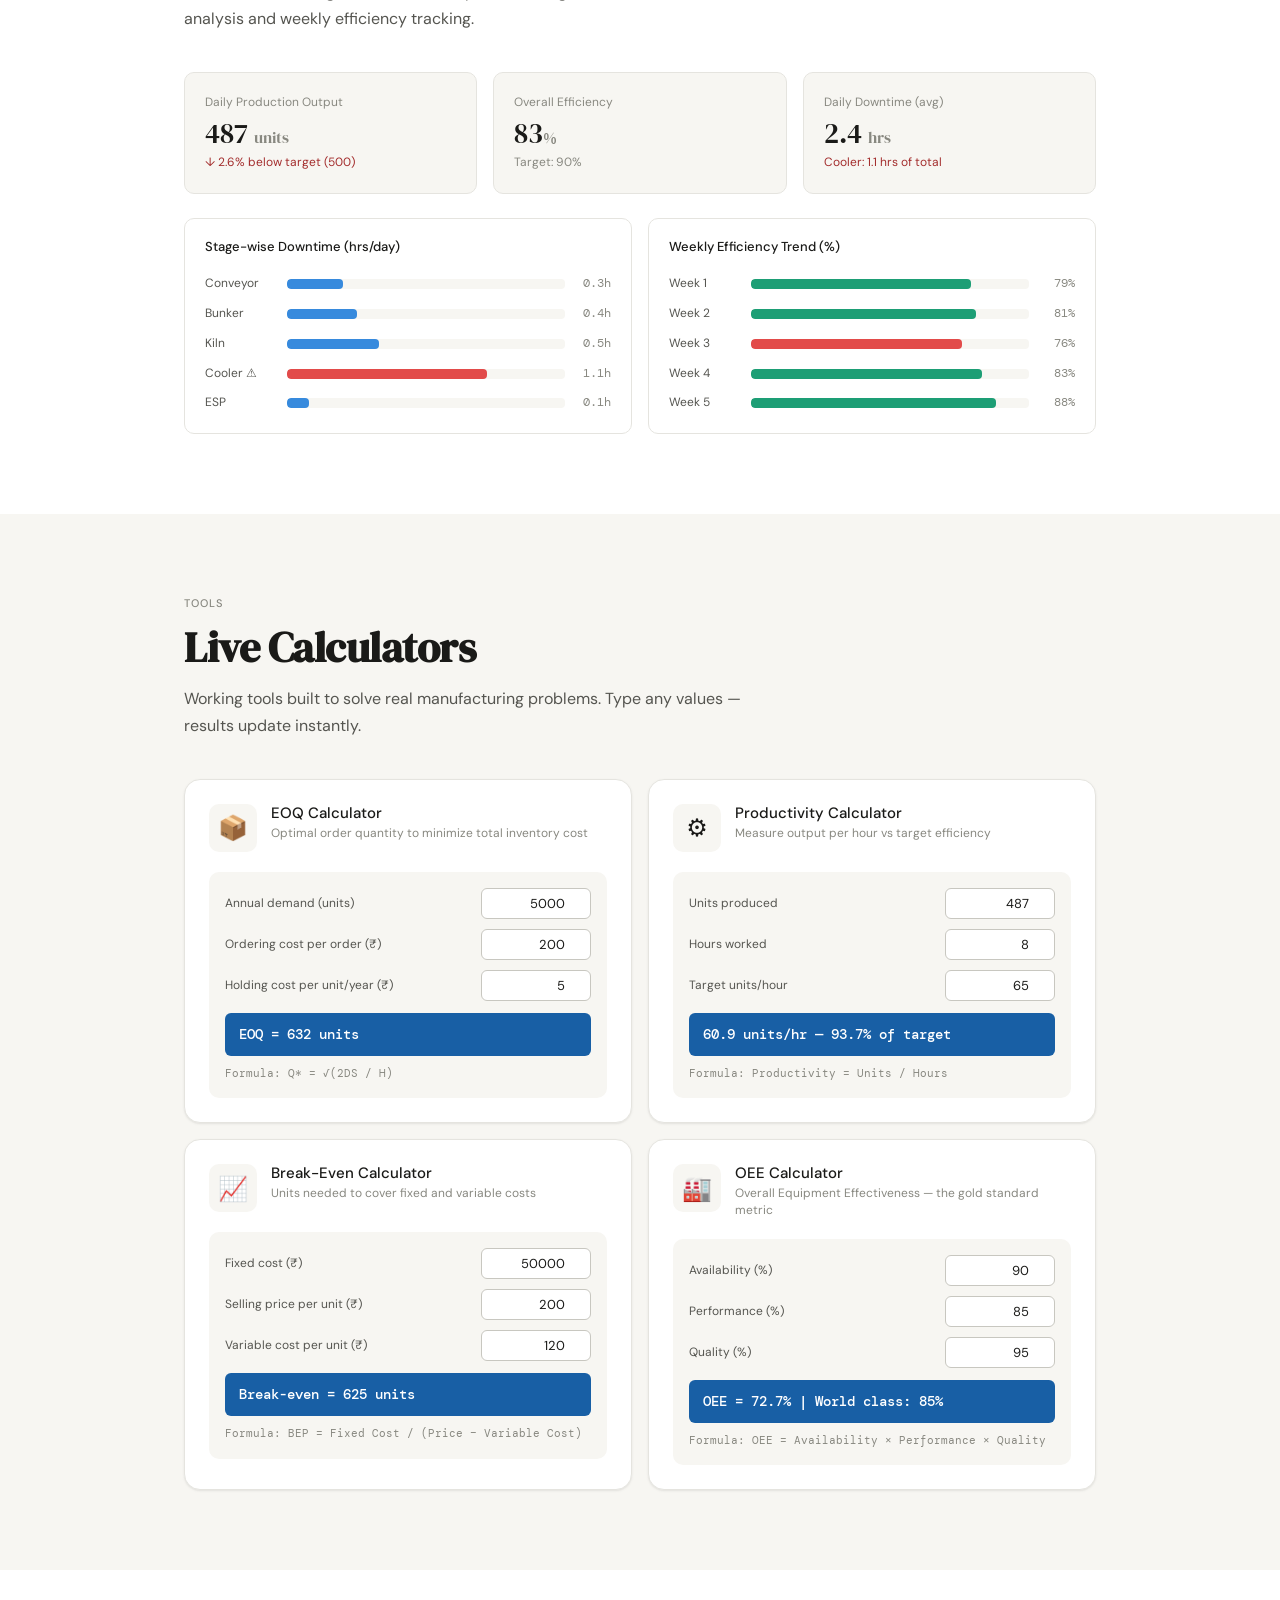
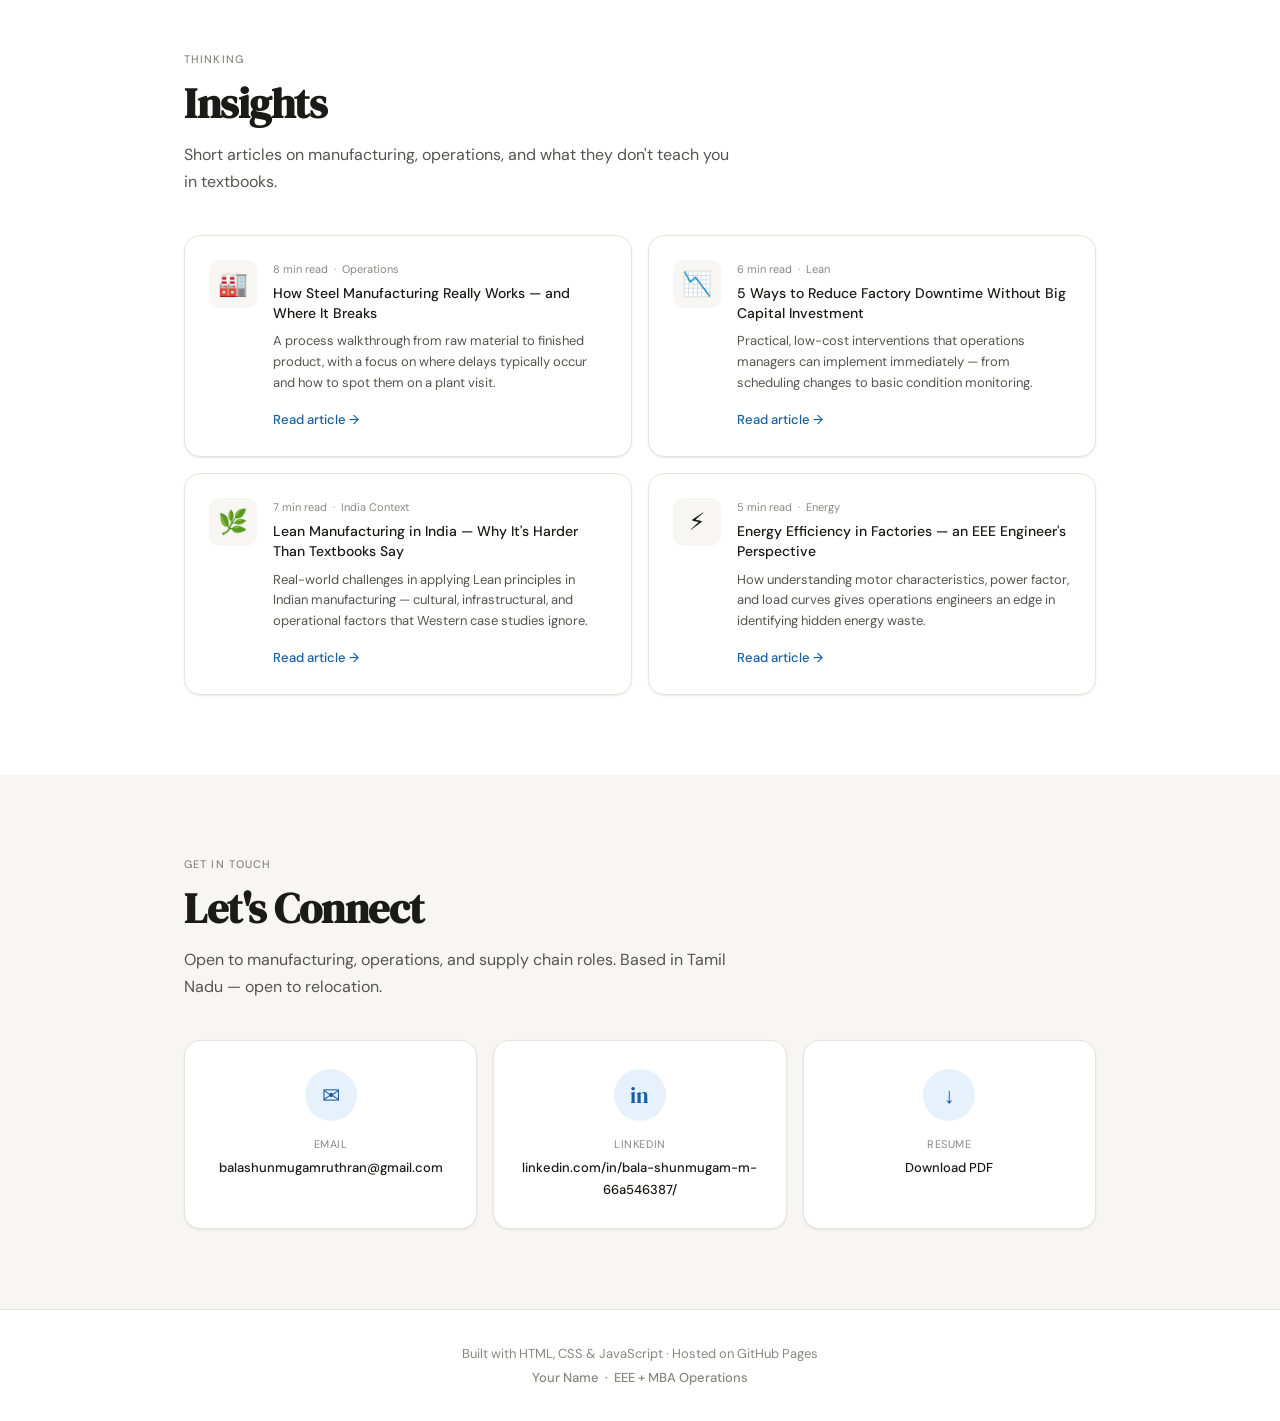
==== commit 873dbc57: "Update personal information in index.html" ====
--- a/index.html
+++ b/index.html
@@ -3,7 +3,7 @@
 <head>
   <meta charset="UTF-8" />
   <meta name="viewport" content="width=device-width, initial-scale=1.0" />
-  <title>Your Name — Manufacturing & Operations Portfolio</title>
+  <title>Bala Shunmugam M — Manufacturing & Operations Portfolio</title>
   <link rel="stylesheet" href="css/style.css" />
   <link rel="preconnect" href="https://fonts.googleapis.com" />
   <link rel="preconnect" href="https://fonts.gstatic.com" crossorigin />
@@ -16,7 +16,7 @@
   ═══════════════════════════════════════════════ -->
   <nav class="navbar">
     <div class="nav-inner">
-      <a href="#home" class="nav-logo">YN<span class="logo-dot">.</span></a>
+      <a href="#home" class="nav-logo">Bala Shunmugam M<span class="logo-dot">.</span></a>
       <ul class="nav-links">
         <li><a href="#about">About</a></li>
         <li><a href="#projects">Projects</a></li>
@@ -35,7 +35,7 @@
   <section id="home" class="hero">
     <div class="hero-inner">
       <div class="hero-badge">EEE Engineer &nbsp;|&nbsp; MBA Operations</div>
-      <h1 class="hero-title">Tech &amp; Operations<br><em>Problem Solver</em></h1>
+      <h1 class="hero-title">Bala Shunmugam M<br><em>Tech &amp; Operations Problem Solver</em></h1>
       <p class="hero-sub">
         I analyze real-world manufacturing challenges and design<br>
         data-driven solutions — from shop floor to strategy table.
@@ -58,7 +58,7 @@
         </div>
       </div>
       <div class="hero-actions">
-        <a href="resume.pdf" class="btn btn-primary" download>Download Resume ↓</a>
+        <a href="Bala_Shunmugam_resume.pdf" class="btn btn-primary" download>Download Resume ↓</a>
         <a href="#projects" class="btn btn-outline">View Projects →</a>
       </div>
     </div>
@@ -577,17 +577,17 @@
       <p class="section-intro">Open to manufacturing, operations, and supply chain roles. Based in Tamil Nadu — open to relocation.</p>
 
       <div class="contact-grid">
-        <a href="mailto:your@email.com" class="contact-card">
+        <a href="balashunmugamruthran@gmail.com" class="contact-card">
           <div class="contact-icon">✉</div>
           <div class="contact-label">Email</div>
-          <div class="contact-value">your@email.com</div>
+          <div class="contact-value">balashunmugamruthran@gmail.com</div>
         </a>
-        <a href="https://linkedin.com/in/yourprofile" class="contact-card" target="_blank">
+        <a href="https://www.linkedin.com/in/bala-shunmugam-m-66a546387/" class="contact-card" target="_blank">
           <div class="contact-icon">in</div>
           <div class="contact-label">LinkedIn</div>
-          <div class="contact-value">linkedin.com/in/yourprofile</div>
+          <div class="contact-value">linkedin.com/in/bala-shunmugam-m-66a546387/</div>
         </a>
-        <a href="resume.pdf" class="contact-card" download>
+        <a href="Bala_Shunmugam_resume.pdf" class="contact-card" download>
           <div class="contact-icon">↓</div>
           <div class="contact-label">Resume</div>
           <div class="contact-value">Download PDF</div>
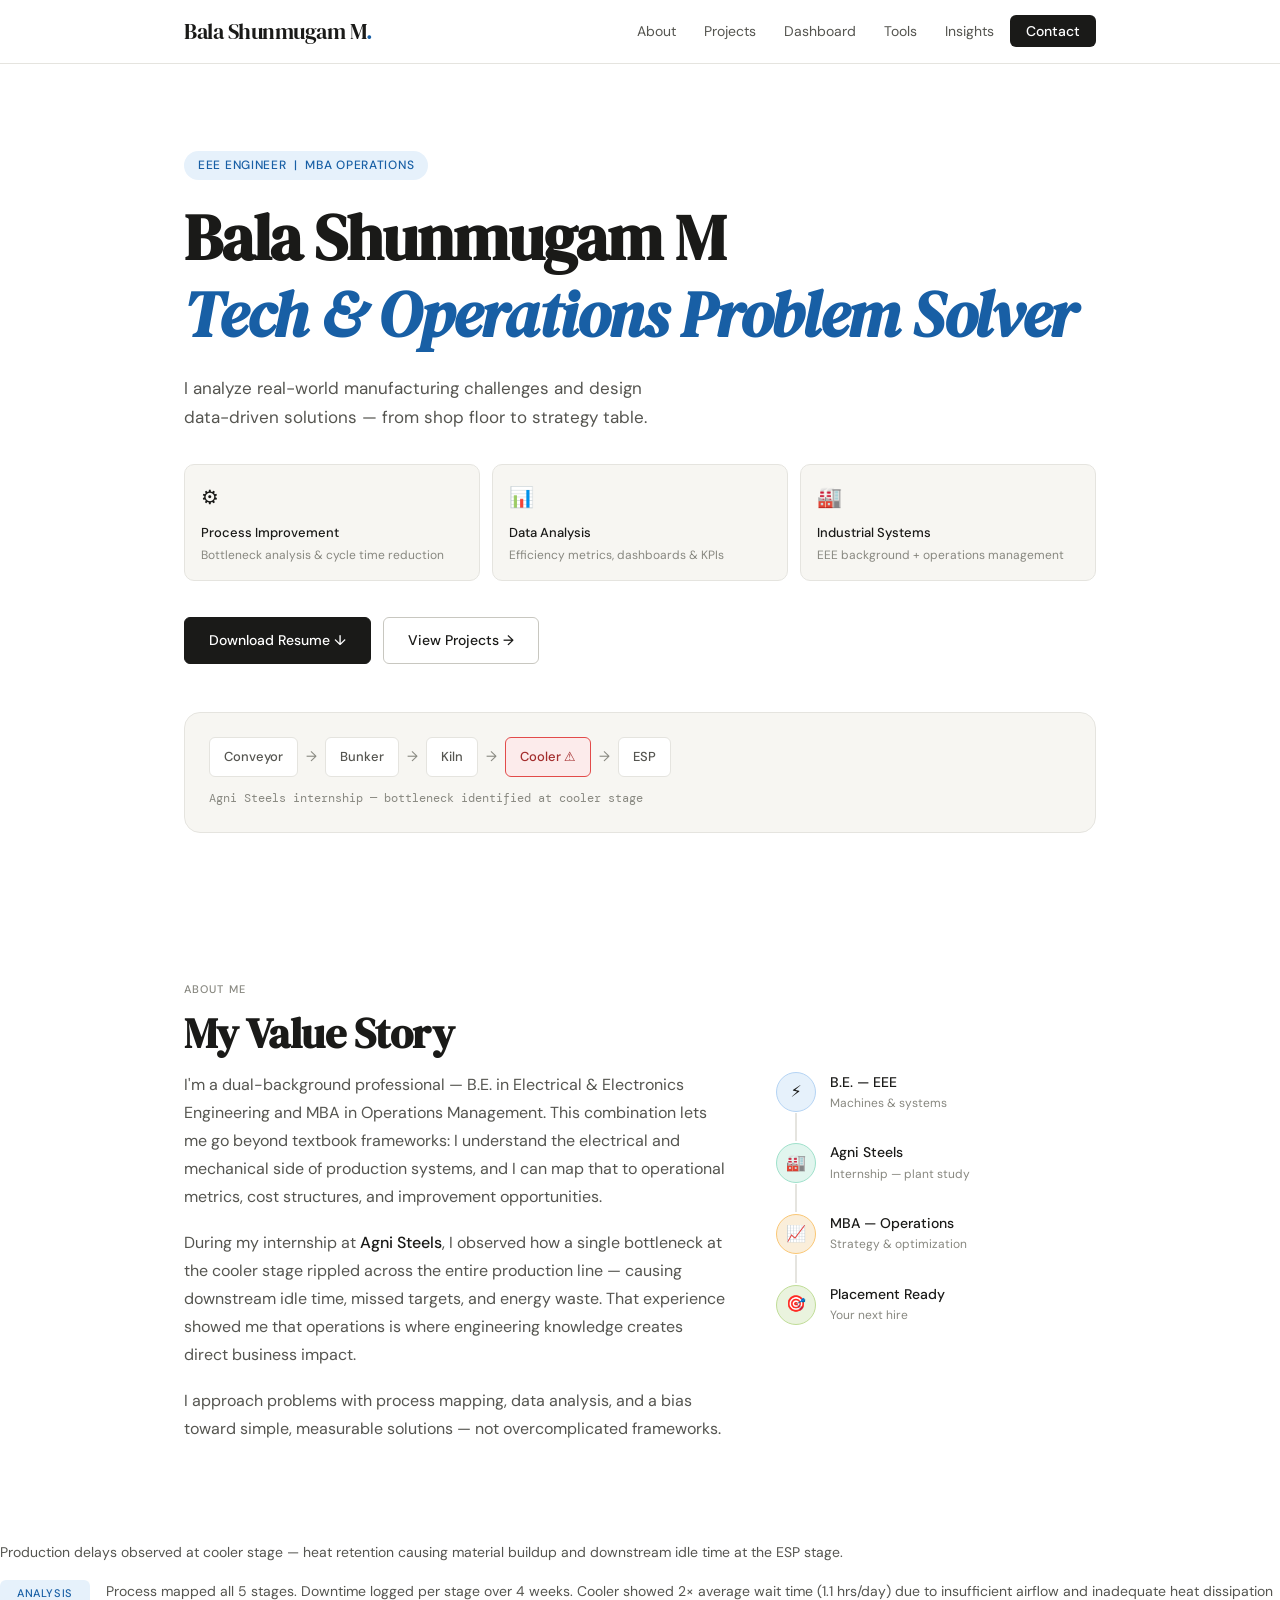
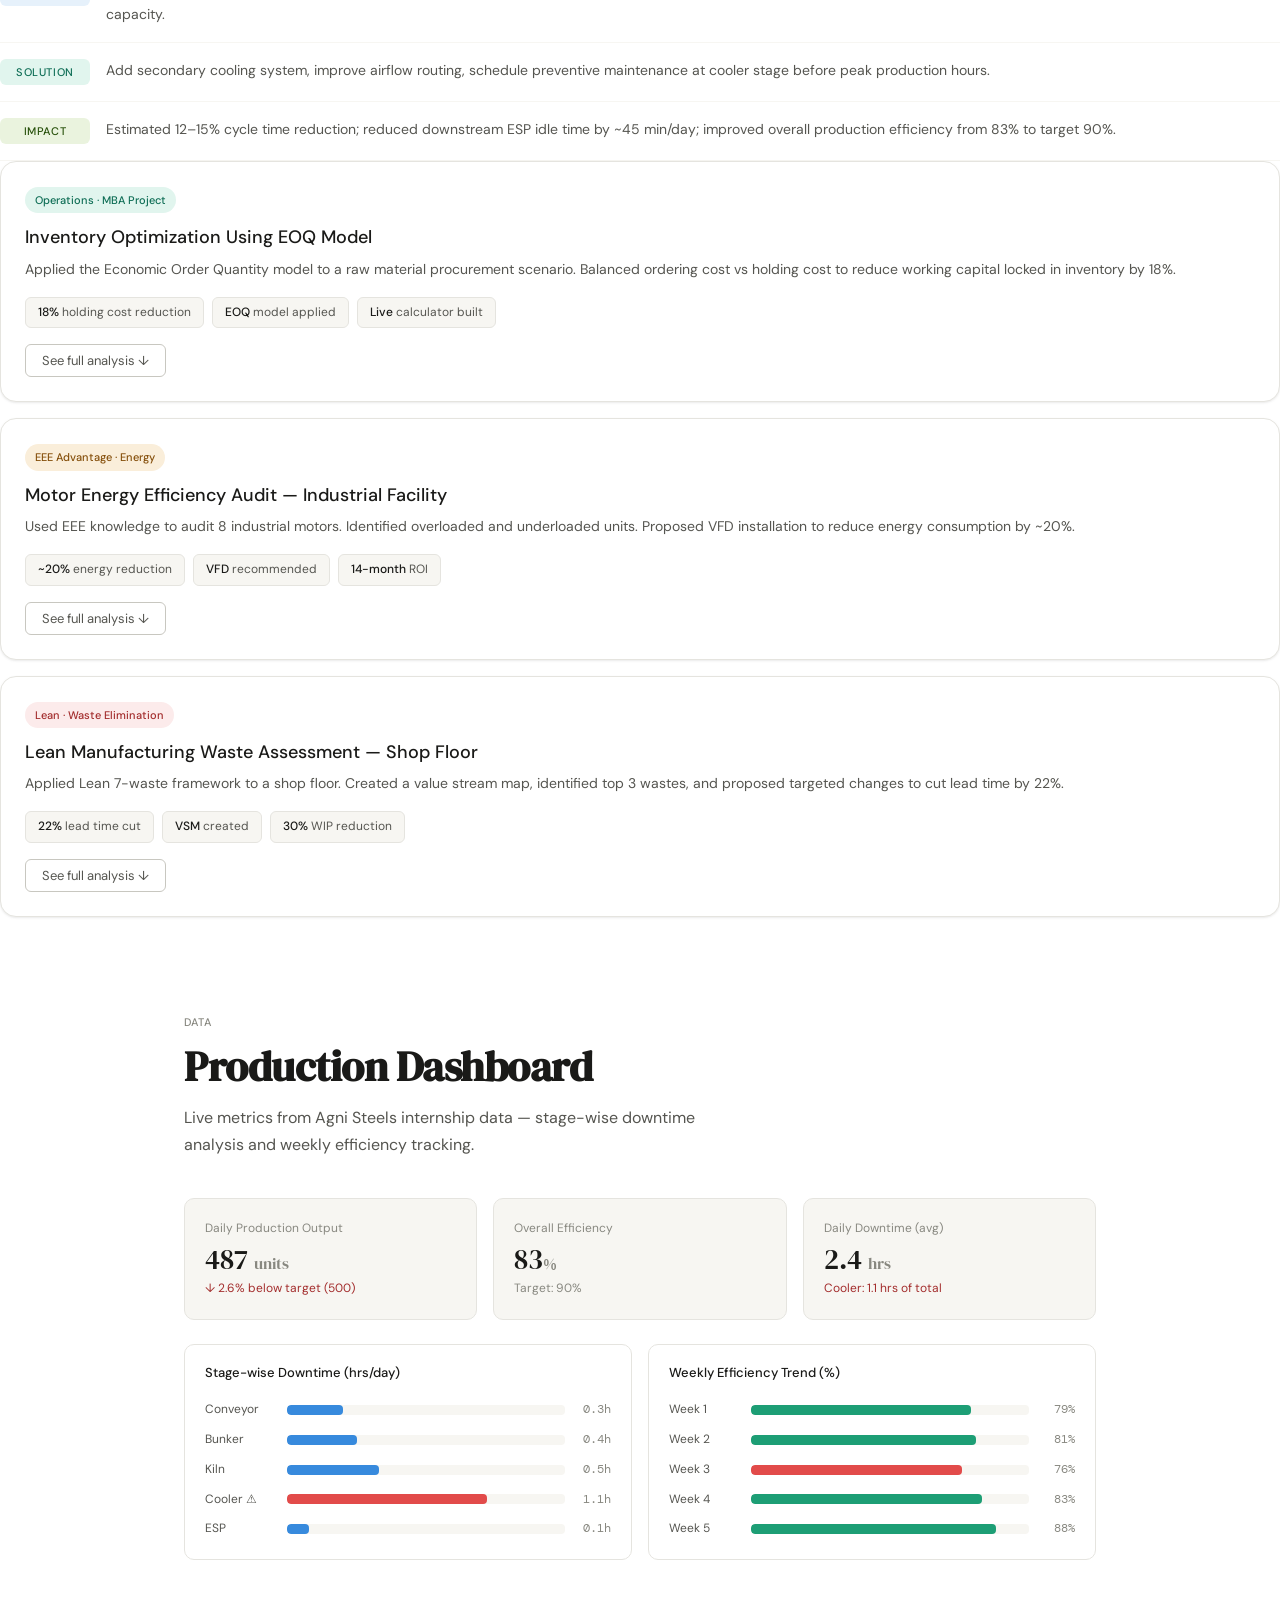
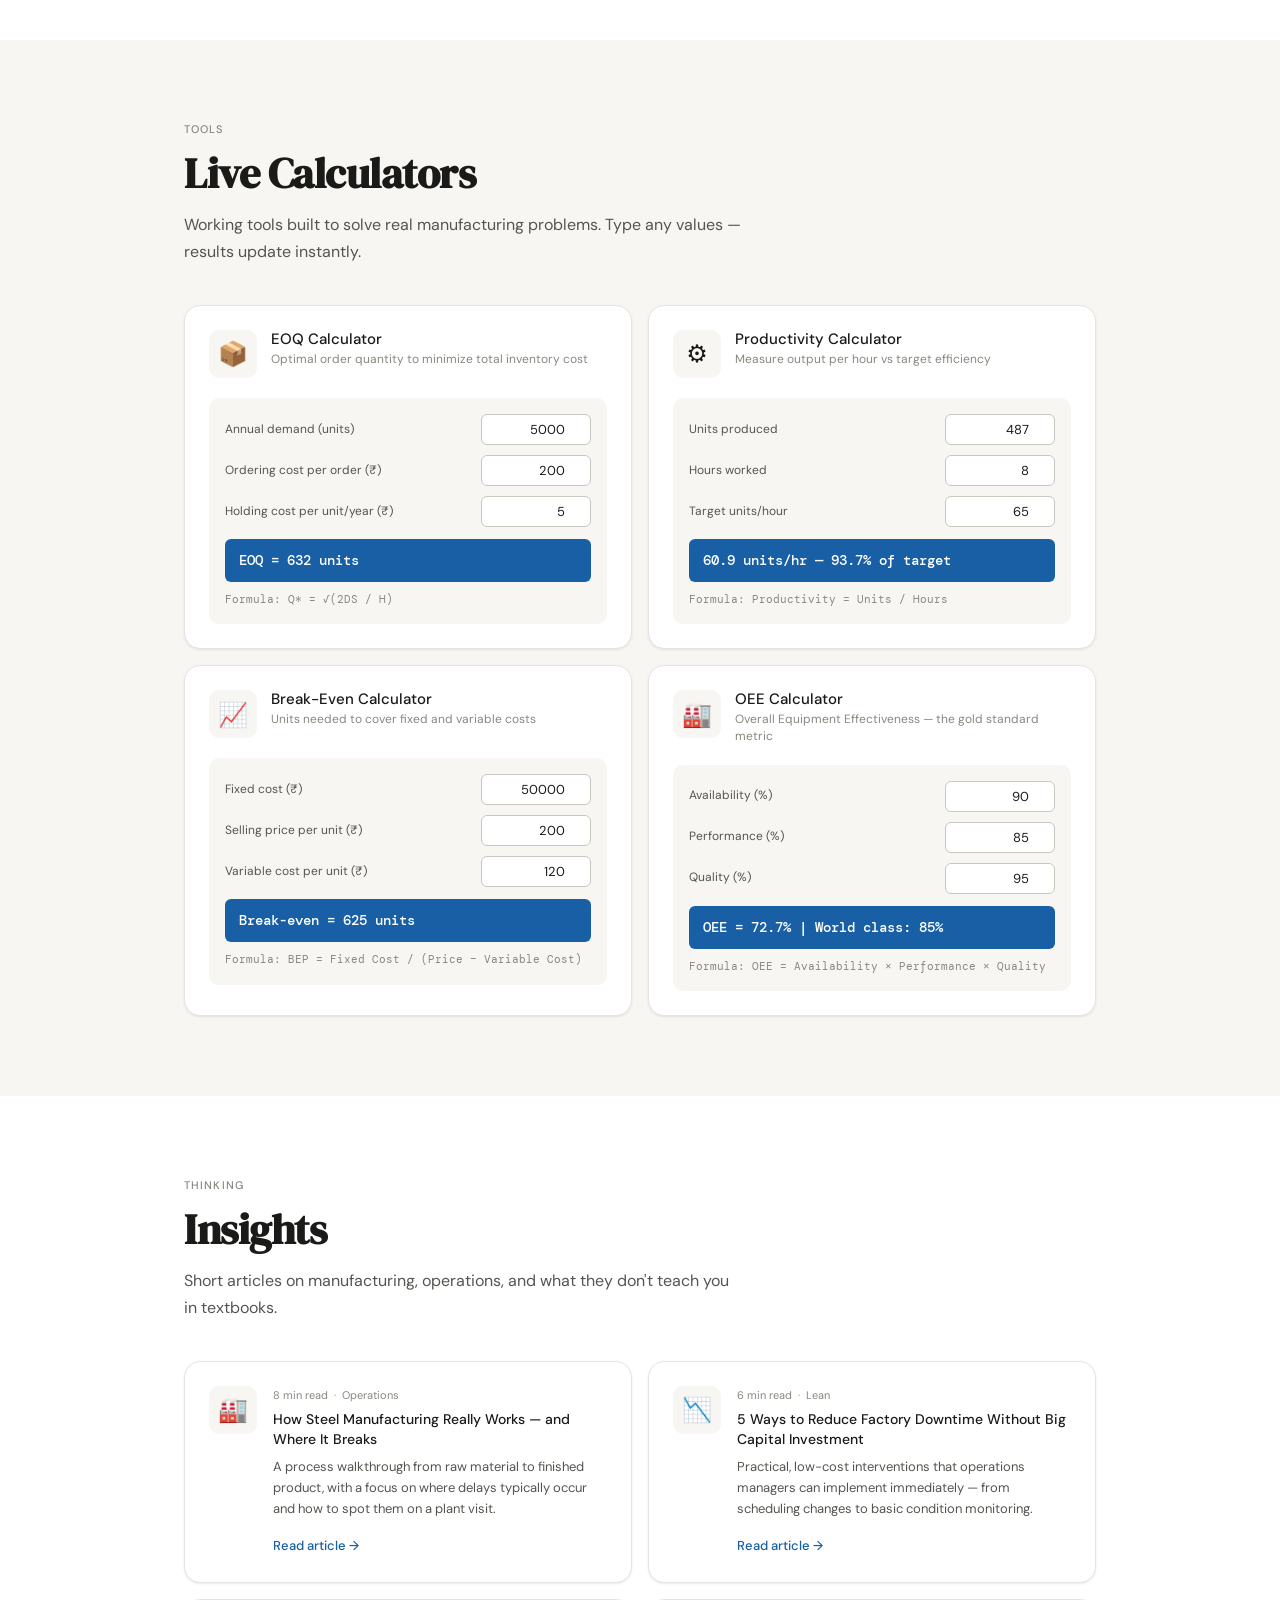
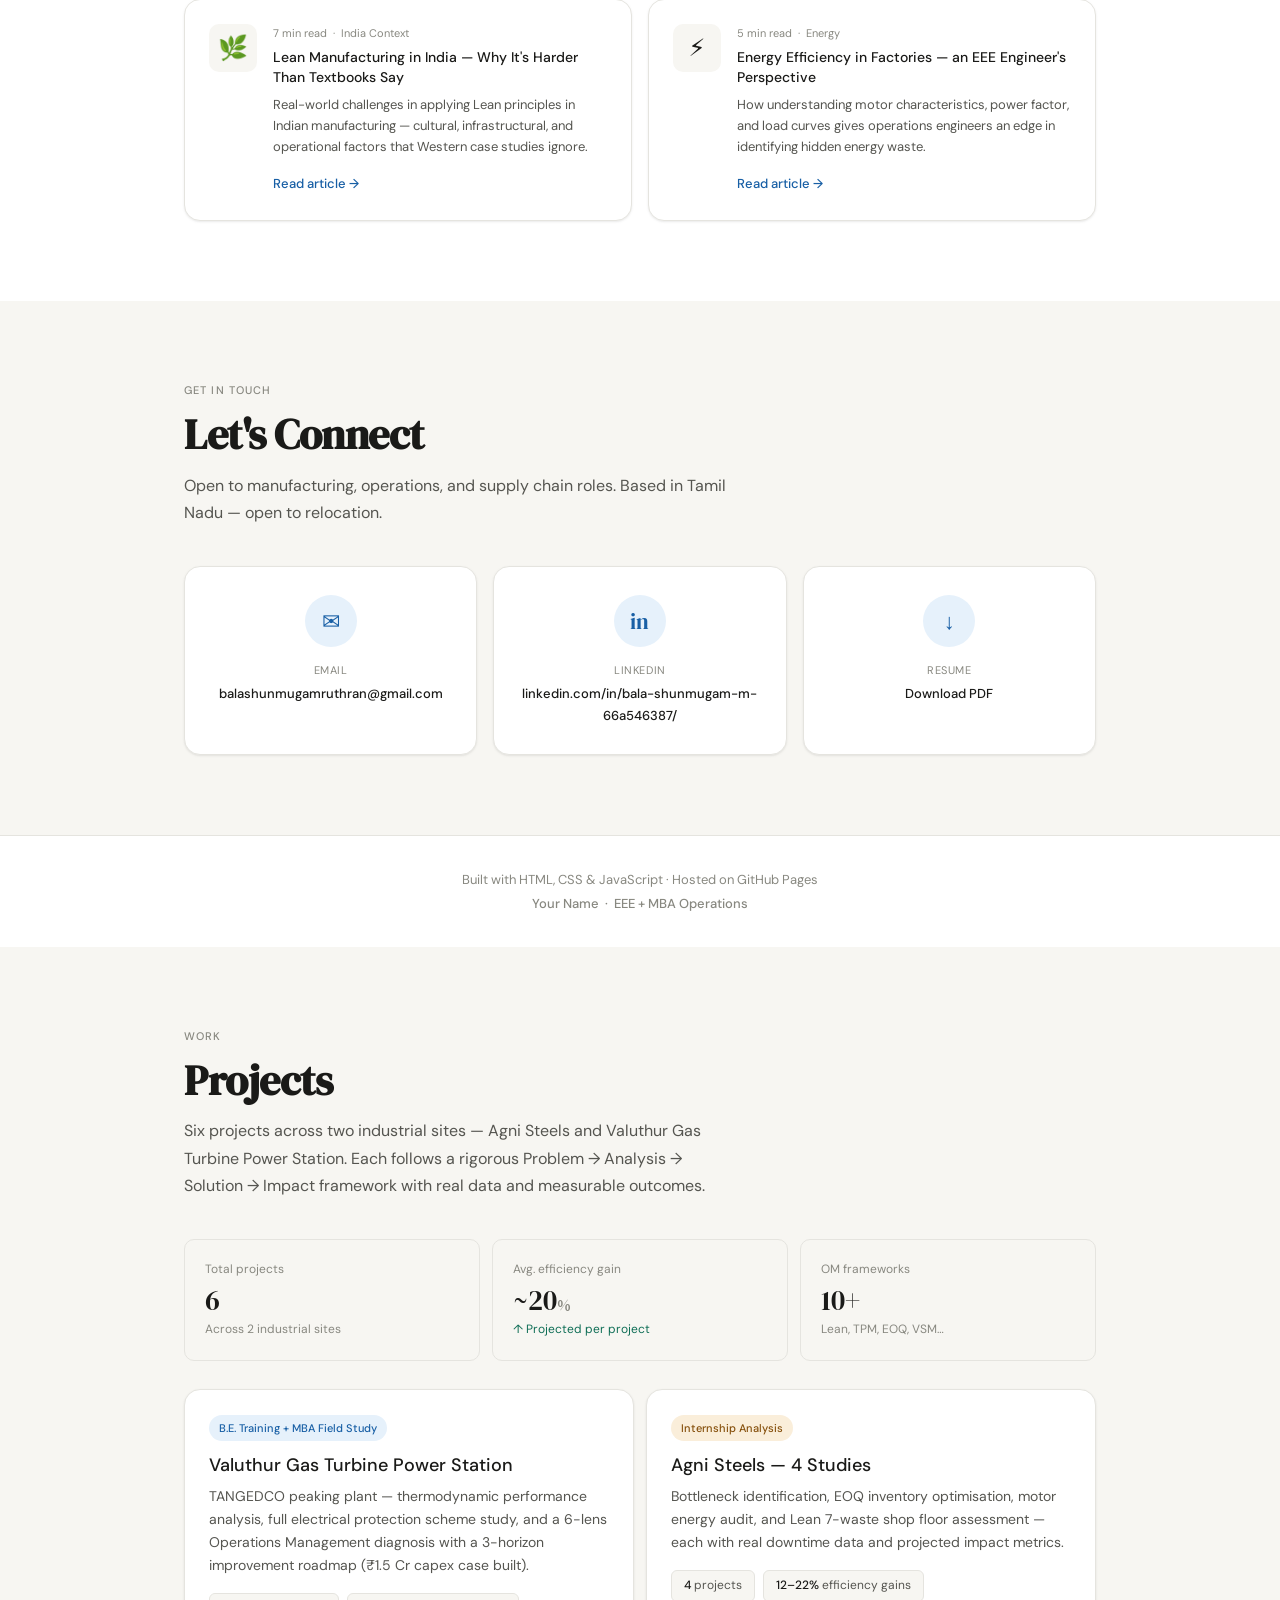
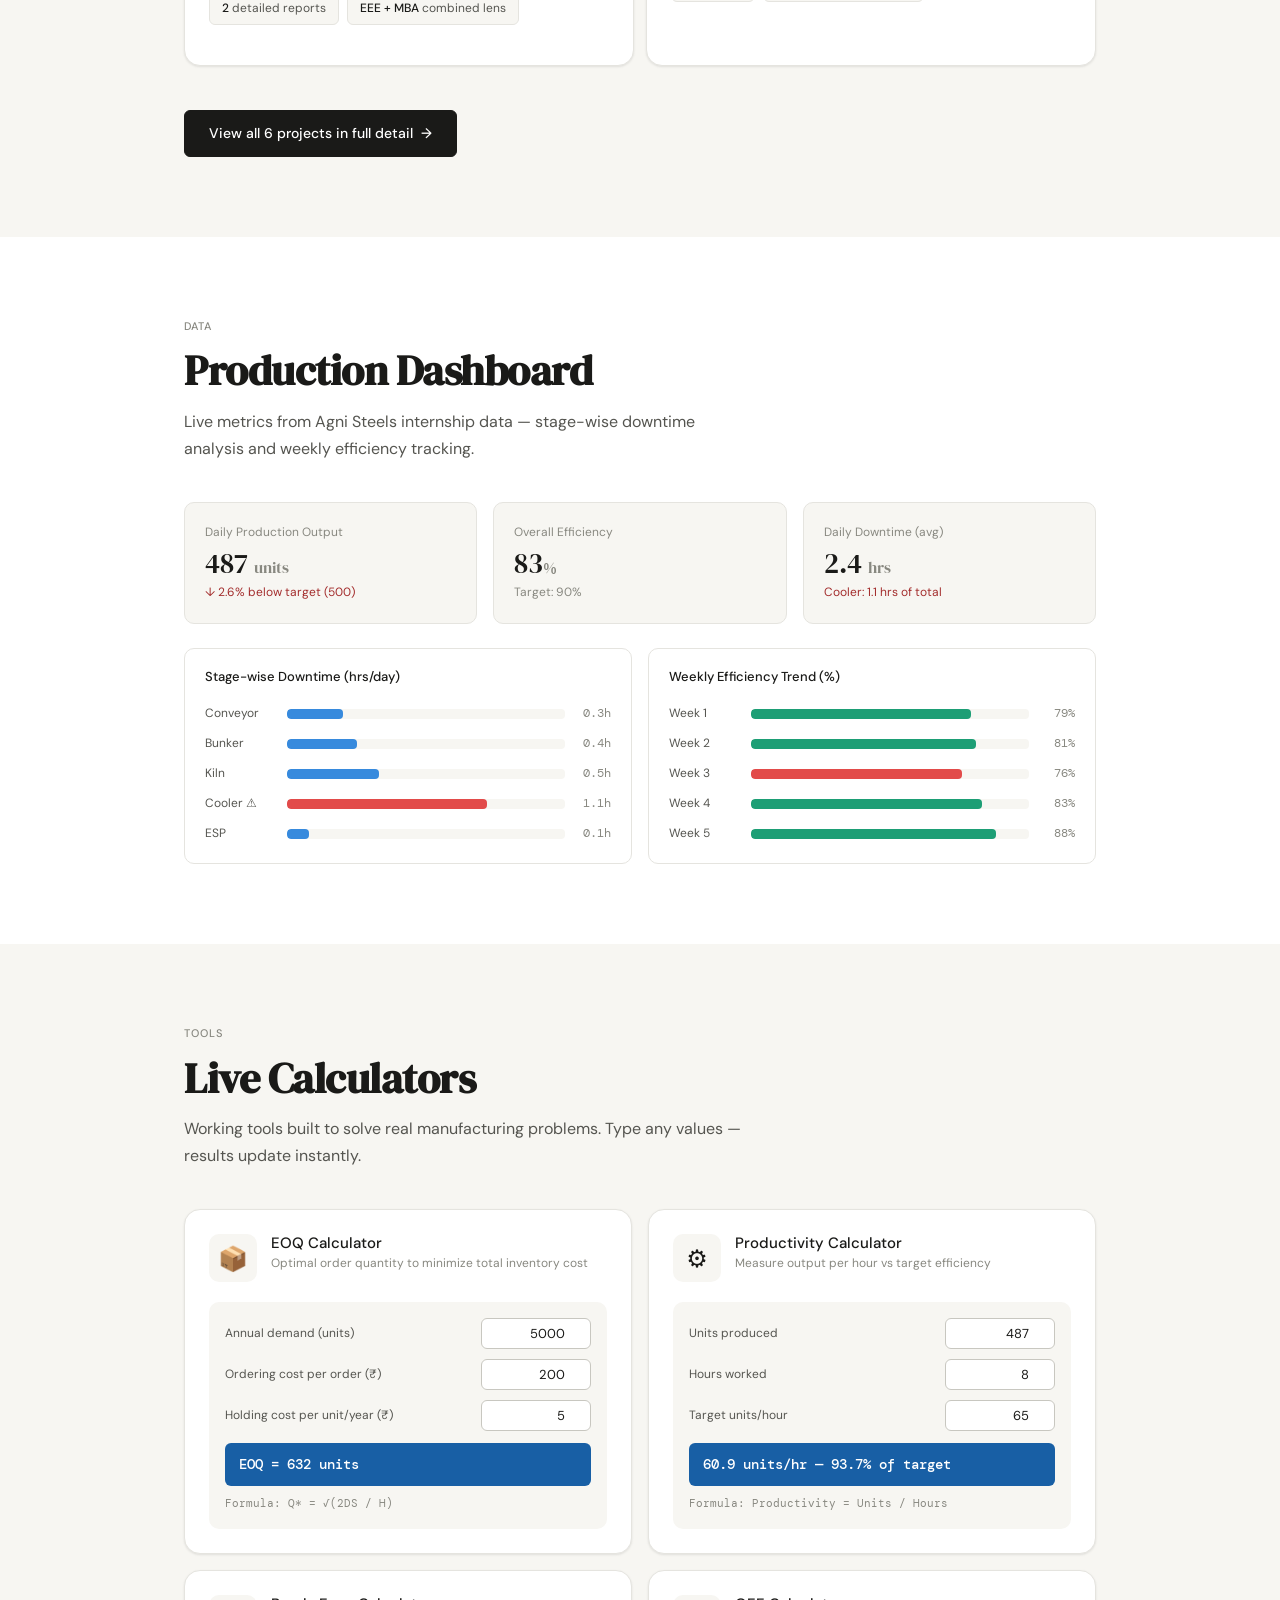
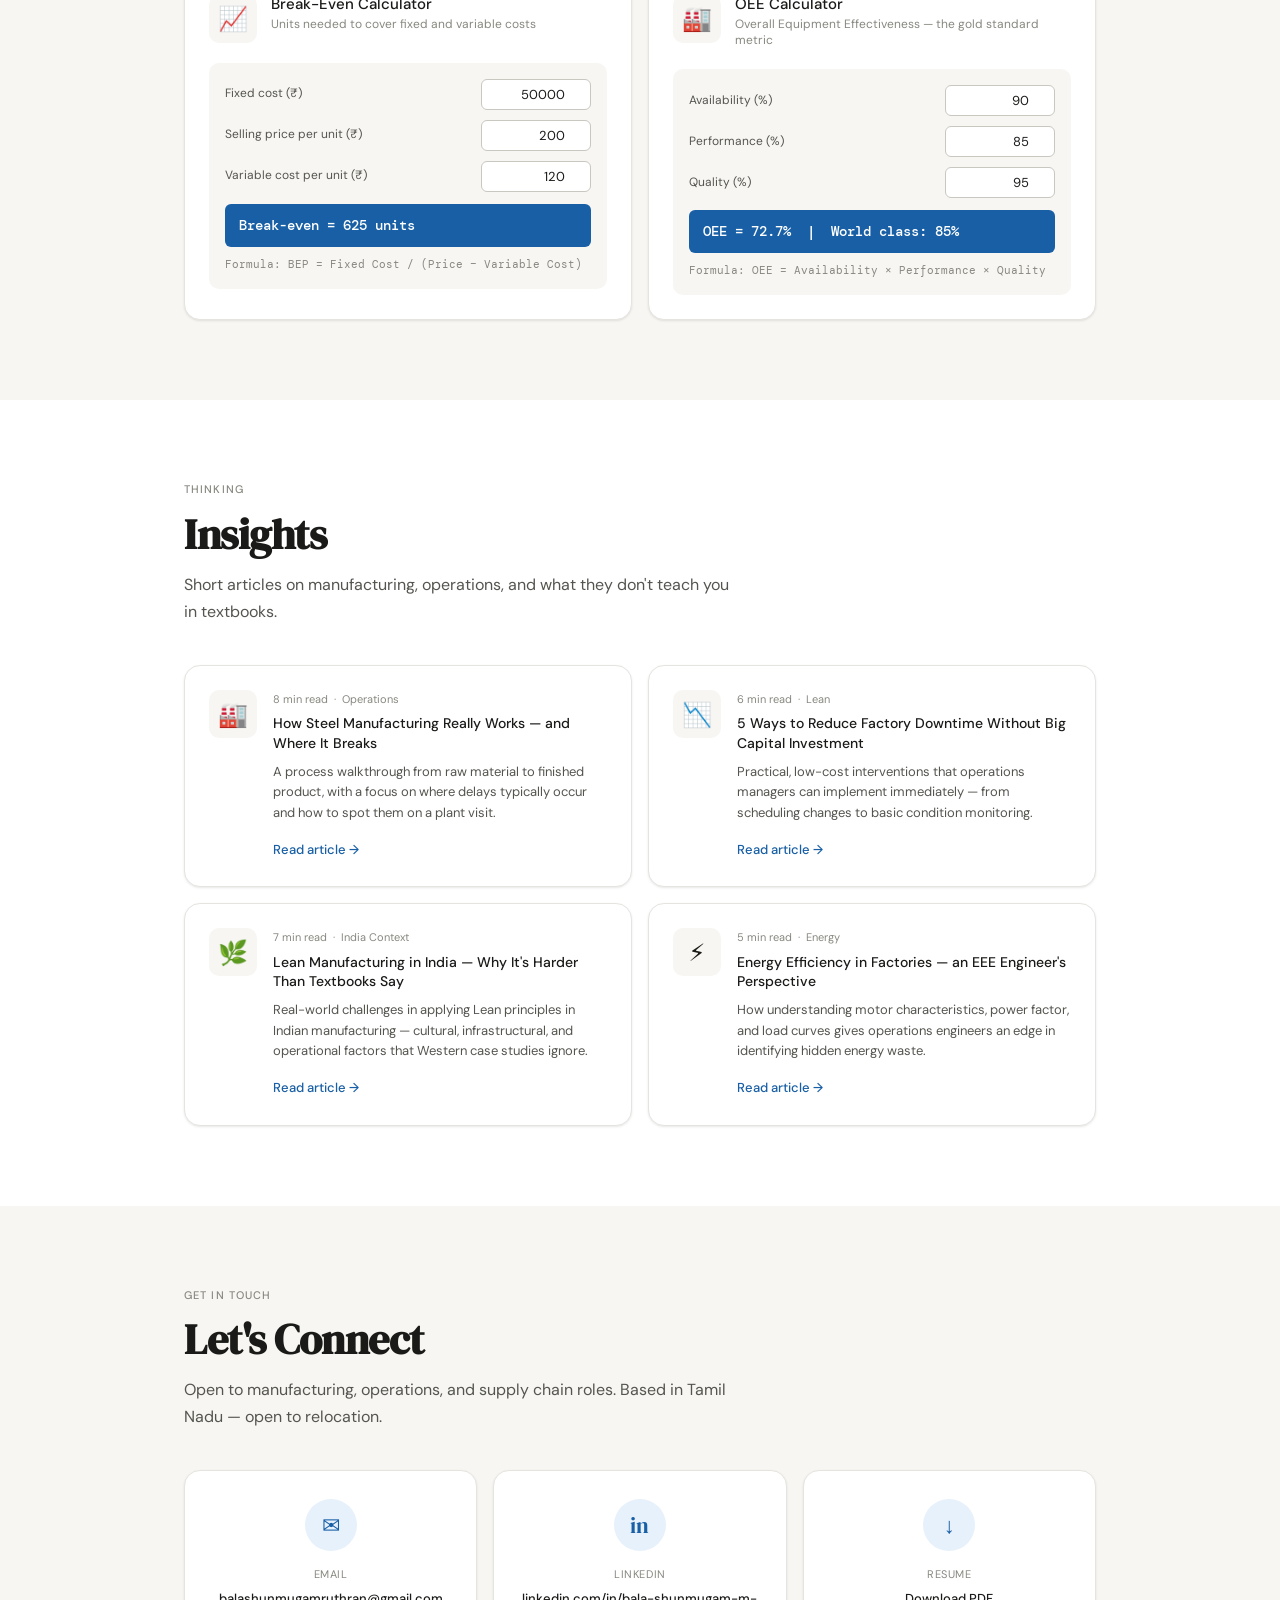
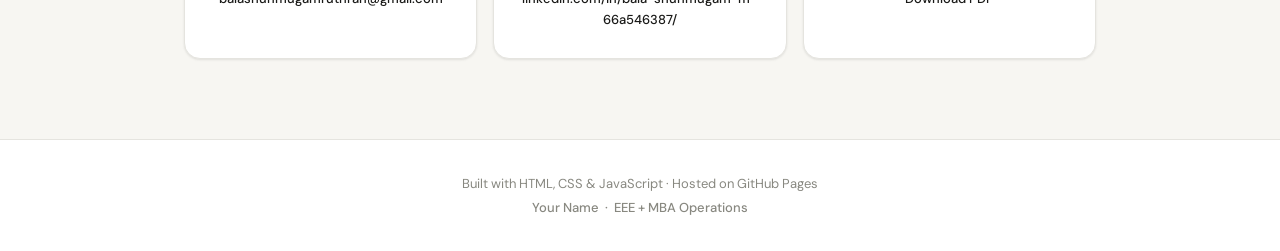
==== commit e9049f44: "Add files via upload" ====
--- a/index.html
+++ b/index.html
@@ -19,7 +19,7 @@
       <a href="#home" class="nav-logo">Bala Shunmugam M<span class="logo-dot">.</span></a>
       <ul class="nav-links">
         <li><a href="#about">About</a></li>
-        <li><a href="#projects">Projects</a></li>
+        <li><a href="projects.html">Projects</a></li>
         <li><a href="#dashboard">Dashboard</a></li>
         <li><a href="#tools">Tools</a></li>
         <li><a href="#blog">Insights</a></li>
@@ -59,7 +59,7 @@
       </div>
       <div class="hero-actions">
         <a href="Bala_Shunmugam_resume.pdf" class="btn btn-primary" download>Download Resume ↓</a>
-        <a href="#projects" class="btn btn-outline">View Projects →</a>
+        <a href="projects.html" class="btn btn-outline">View Projects →</a>
       </div>
     </div>
     <div class="hero-visual">
@@ -143,37 +143,7 @@
     </div>
   </section>
 
-  <!-- ═══════════════════════════════════════════════
-       PROJECTS
-  ═══════════════════════════════════════════════ -->
-  <section id="projects" class="section section-alt">
-    <div class="container">
-      <div class="section-label">Work</div>
-      <h2 class="section-title">Projects</h2>
-      <p class="section-intro">
-        Each project follows a structured approach: identify the real problem, analyze root causes,
-        design a measurable solution, and quantify the impact.
-      </p>
-
-      <!-- Project 1 -->
-      <div class="project-card" data-index="1">
-        <div class="project-top">
-          <span class="badge badge-blue">Internship · Agni Steels</span>
-          <h3 class="project-title">Production Bottleneck Analysis in Steel Manufacturing</h3>
-          <p class="project-desc">
-            Identified and analyzed a recurring delay at the cooler stage in a 5-step steel production
-            line. Proposed structural fixes estimated to improve throughput by 12–15%.
-          </p>
-          <div class="impact-row">
-            <div class="impact-chip"><span class="impact-val">12–15%</span> throughput gain</div>
-            <div class="impact-chip"><span class="impact-val">Cooler</span> root cause found</div>
-            <div class="impact-chip"><span class="impact-val">5-stage</span> process mapped</div>
-          </div>
-          <button class="expand-btn" onclick="toggleProject(this)">See full analysis ↓</button>
-        </div>
-        <div class="project-detail">
-          <div class="detail-step">
-            <div class="step-label step-p">Problem</div>
+
             <div class="step-text">Production delays observed at cooler stage — heat retention causing material buildup and downstream idle time at the ESP stage.</div>
           </div>
           <div class="detail-step">
@@ -608,4 +578,369 @@
 
   <script src="js/script.js"></script>
 </body>
+</html>  <!-- ═══════════════════════════════════════════════
+       PROJECTS TEASER → links to projects.html
+  ═══════════════════════════════════════════════ -->
+  <section id="projects" class="section section-alt">
+    <div class="container">
+      <div class="section-label">Work</div>
+      <h2 class="section-title">Projects</h2>
+      <p class="section-intro">
+        Six projects across two industrial sites — Agni Steels and Valuthur Gas Turbine Power Station.
+        Each follows a rigorous Problem → Analysis → Solution → Impact framework with real data and measurable outcomes.
+      </p>
+
+      <div style="display:grid;grid-template-columns:repeat(3,1fr);gap:12px;margin-bottom:28px;">
+        <div class="metric-card">
+          <div class="metric-label">Total projects</div>
+          <div class="metric-value">6</div>
+          <div class="metric-trend trend-neutral">Across 2 industrial sites</div>
+        </div>
+        <div class="metric-card">
+          <div class="metric-label">Avg. efficiency gain</div>
+          <div class="metric-value">~20<span class="metric-unit">%</span></div>
+          <div class="metric-trend trend-up">↑ Projected per project</div>
+        </div>
+        <div class="metric-card">
+          <div class="metric-label">OM frameworks</div>
+          <div class="metric-value">10+</div>
+          <div class="metric-trend trend-neutral">Lean, TPM, EOQ, VSM&hellip;</div>
+        </div>
+      </div>
+
+      <div style="display:grid;grid-template-columns:1fr 1fr;gap:12px;margin-bottom:28px;">
+        <div class="project-card">
+          <div class="project-top">
+            <span class="badge badge-blue">B.E. Training + MBA Field Study</span>
+            <h3 class="project-title">Valuthur Gas Turbine Power Station</h3>
+            <p class="project-desc">TANGEDCO peaking plant — thermodynamic performance analysis, full electrical protection scheme study, and a 6-lens Operations Management diagnosis with a 3-horizon improvement roadmap (₹1.5 Cr capex case built).</p>
+            <div class="impact-row">
+              <div class="impact-chip"><span class="impact-val">2</span> detailed reports</div>
+              <div class="impact-chip"><span class="impact-val">EEE + MBA</span> combined lens</div>
+            </div>
+          </div>
+        </div>
+        <div class="project-card">
+          <div class="project-top">
+            <span class="badge badge-amber">Internship Analysis</span>
+            <h3 class="project-title">Agni Steels — 4 Studies</h3>
+            <p class="project-desc">Bottleneck identification, EOQ inventory optimisation, motor energy audit, and Lean 7-waste shop floor assessment — each with real downtime data and projected impact metrics.</p>
+            <div class="impact-row">
+              <div class="impact-chip"><span class="impact-val">4</span> projects</div>
+              <div class="impact-chip"><span class="impact-val">12–22%</span> efficiency gains</div>
+            </div>
+          </div>
+        </div>
+      </div>
+
+      <a href="projects.html" class="btn btn-primary">View all 6 projects in full detail &nbsp;→</a>
+    </div>
+  </section>
+
+    <!-- ═══════════════════════════════════════════════
+       DASHBOARD
+  ═══════════════════════════════════════════════ -->
+  <section id="dashboard" class="section">
+    <div class="container">
+      <div class="section-label">Data</div>
+      <h2 class="section-title">Production Dashboard</h2>
+      <p class="section-intro">Live metrics from Agni Steels internship data — stage-wise downtime analysis and weekly efficiency tracking.</p>
+
+      <div class="metric-grid">
+        <div class="metric-card">
+          <div class="metric-label">Daily Production Output</div>
+          <div class="metric-value">487 <span class="metric-unit">units</span></div>
+          <div class="metric-trend trend-down">↓ 2.6% below target (500)</div>
+        </div>
+        <div class="metric-card">
+          <div class="metric-label">Overall Efficiency</div>
+          <div class="metric-value">83<span class="metric-unit">%</span></div>
+          <div class="metric-trend trend-neutral">Target: 90%</div>
+        </div>
+        <div class="metric-card">
+          <div class="metric-label">Daily Downtime (avg)</div>
+          <div class="metric-value">2.4 <span class="metric-unit">hrs</span></div>
+          <div class="metric-trend trend-down">Cooler: 1.1 hrs of total</div>
+        </div>
+      </div>
+
+      <div class="chart-grid">
+        <div class="chart-card">
+          <h4 class="chart-title">Stage-wise Downtime (hrs/day)</h4>
+          <div class="bar-chart">
+            <div class="bar-row">
+              <div class="bar-label">Conveyor</div>
+              <div class="bar-track"><div class="bar-fill bar-blue" style="width:20%"></div></div>
+              <div class="bar-val">0.3h</div>
+            </div>
+            <div class="bar-row">
+              <div class="bar-label">Bunker</div>
+              <div class="bar-track"><div class="bar-fill bar-blue" style="width:25%"></div></div>
+              <div class="bar-val">0.4h</div>
+            </div>
+            <div class="bar-row">
+              <div class="bar-label">Kiln</div>
+              <div class="bar-track"><div class="bar-fill bar-blue" style="width:33%"></div></div>
+              <div class="bar-val">0.5h</div>
+            </div>
+            <div class="bar-row">
+              <div class="bar-label">Cooler ⚠</div>
+              <div class="bar-track"><div class="bar-fill bar-red" style="width:72%"></div></div>
+              <div class="bar-val">1.1h</div>
+            </div>
+            <div class="bar-row">
+              <div class="bar-label">ESP</div>
+              <div class="bar-track"><div class="bar-fill bar-blue" style="width:8%"></div></div>
+              <div class="bar-val">0.1h</div>
+            </div>
+          </div>
+        </div>
+        <div class="chart-card">
+          <h4 class="chart-title">Weekly Efficiency Trend (%)</h4>
+          <div class="bar-chart">
+            <div class="bar-row">
+              <div class="bar-label">Week 1</div>
+              <div class="bar-track"><div class="bar-fill bar-teal" style="width:79%"></div></div>
+              <div class="bar-val">79%</div>
+            </div>
+            <div class="bar-row">
+              <div class="bar-label">Week 2</div>
+              <div class="bar-track"><div class="bar-fill bar-teal" style="width:81%"></div></div>
+              <div class="bar-val">81%</div>
+            </div>
+            <div class="bar-row">
+              <div class="bar-label">Week 3</div>
+              <div class="bar-track"><div class="bar-fill bar-red" style="width:76%"></div></div>
+              <div class="bar-val">76%</div>
+            </div>
+            <div class="bar-row">
+              <div class="bar-label">Week 4</div>
+              <div class="bar-track"><div class="bar-fill bar-teal" style="width:83%"></div></div>
+              <div class="bar-val">83%</div>
+            </div>
+            <div class="bar-row">
+              <div class="bar-label">Week 5</div>
+              <div class="bar-track"><div class="bar-fill bar-teal" style="width:88%"></div></div>
+              <div class="bar-val">88%</div>
+            </div>
+          </div>
+        </div>
+      </div>
+    </div>
+  </section>
+
+  <!-- ═══════════════════════════════════════════════
+       TOOLS / CALCULATORS
+  ═══════════════════════════════════════════════ -->
+  <section id="tools" class="section section-alt">
+    <div class="container">
+      <div class="section-label">Tools</div>
+      <h2 class="section-title">Live Calculators</h2>
+      <p class="section-intro">Working tools built to solve real manufacturing problems. Type any values — results update instantly.</p>
+
+      <div class="tools-grid">
+
+        <!-- EOQ Calculator -->
+        <div class="tool-card">
+          <div class="tool-header">
+            <div class="tool-icon">📦</div>
+            <div>
+              <h3 class="tool-title">EOQ Calculator</h3>
+              <p class="tool-desc">Optimal order quantity to minimize total inventory cost</p>
+            </div>
+          </div>
+          <div class="calc-body">
+            <div class="calc-row">
+              <label for="eoq-d">Annual demand (units)</label>
+              <input type="number" id="eoq-d" value="5000" oninput="calcEOQ()" />
+            </div>
+            <div class="calc-row">
+              <label for="eoq-s">Ordering cost per order (₹)</label>
+              <input type="number" id="eoq-s" value="200" oninput="calcEOQ()" />
+            </div>
+            <div class="calc-row">
+              <label for="eoq-h">Holding cost per unit/year (₹)</label>
+              <input type="number" id="eoq-h" value="5" oninput="calcEOQ()" />
+            </div>
+            <div class="calc-result" id="eoq-result">EOQ = 632 units</div>
+            <div class="calc-formula">Formula: Q* = √(2DS / H)</div>
+          </div>
+        </div>
+
+        <!-- Productivity Calculator -->
+        <div class="tool-card">
+          <div class="tool-header">
+            <div class="tool-icon">⚙</div>
+            <div>
+              <h3 class="tool-title">Productivity Calculator</h3>
+              <p class="tool-desc">Measure output per hour vs target efficiency</p>
+            </div>
+          </div>
+          <div class="calc-body">
+            <div class="calc-row">
+              <label for="prod-u">Units produced</label>
+              <input type="number" id="prod-u" value="487" oninput="calcProd()" />
+            </div>
+            <div class="calc-row">
+              <label for="prod-h">Hours worked</label>
+              <input type="number" id="prod-h" value="8" oninput="calcProd()" />
+            </div>
+            <div class="calc-row">
+              <label for="prod-t">Target units/hour</label>
+              <input type="number" id="prod-t" value="65" oninput="calcProd()" />
+            </div>
+            <div class="calc-result" id="prod-result">60.9 units/hr — 93.7% of target</div>
+            <div class="calc-formula">Formula: Productivity = Units / Hours</div>
+          </div>
+        </div>
+
+        <!-- Break-Even Calculator -->
+        <div class="tool-card">
+          <div class="tool-header">
+            <div class="tool-icon">📈</div>
+            <div>
+              <h3 class="tool-title">Break-Even Calculator</h3>
+              <p class="tool-desc">Units needed to cover fixed and variable costs</p>
+            </div>
+          </div>
+          <div class="calc-body">
+            <div class="calc-row">
+              <label for="be-f">Fixed cost (₹)</label>
+              <input type="number" id="be-f" value="50000" oninput="calcBE()" />
+            </div>
+            <div class="calc-row">
+              <label for="be-p">Selling price per unit (₹)</label>
+              <input type="number" id="be-p" value="200" oninput="calcBE()" />
+            </div>
+            <div class="calc-row">
+              <label for="be-v">Variable cost per unit (₹)</label>
+              <input type="number" id="be-v" value="120" oninput="calcBE()" />
+            </div>
+            <div class="calc-result" id="be-result">Break-even = 625 units</div>
+            <div class="calc-formula">Formula: BEP = Fixed Cost / (Price − Variable Cost)</div>
+          </div>
+        </div>
+
+        <!-- OEE Calculator -->
+        <div class="tool-card">
+          <div class="tool-header">
+            <div class="tool-icon">🏭</div>
+            <div>
+              <h3 class="tool-title">OEE Calculator</h3>
+              <p class="tool-desc">Overall Equipment Effectiveness — the gold standard metric</p>
+            </div>
+          </div>
+          <div class="calc-body">
+            <div class="calc-row">
+              <label for="oee-a">Availability (%)</label>
+              <input type="number" id="oee-a" value="90" min="0" max="100" oninput="calcOEE()" />
+            </div>
+            <div class="calc-row">
+              <label for="oee-p">Performance (%)</label>
+              <input type="number" id="oee-p" value="85" min="0" max="100" oninput="calcOEE()" />
+            </div>
+            <div class="calc-row">
+              <label for="oee-q">Quality (%)</label>
+              <input type="number" id="oee-q" value="95" min="0" max="100" oninput="calcOEE()" />
+            </div>
+            <div class="calc-result" id="oee-result">OEE = 72.7% &nbsp;|&nbsp; World class: 85%</div>
+            <div class="calc-formula">Formula: OEE = Availability × Performance × Quality</div>
+          </div>
+        </div>
+
+      </div>
+    </div>
+  </section>
+
+  <!-- ═══════════════════════════════════════════════
+       BLOG / INSIGHTS
+  ═══════════════════════════════════════════════ -->
+  <section id="blog" class="section">
+    <div class="container">
+      <div class="section-label">Thinking</div>
+      <h2 class="section-title">Insights</h2>
+      <p class="section-intro">Short articles on manufacturing, operations, and what they don't teach you in textbooks.</p>
+
+      <div class="blog-grid">
+        <div class="blog-card">
+          <div class="blog-icon">🏭</div>
+          <div class="blog-content">
+            <div class="blog-meta">8 min read &nbsp;·&nbsp; Operations</div>
+            <h3 class="blog-title">How Steel Manufacturing Really Works — and Where It Breaks</h3>
+            <p class="blog-excerpt">A process walkthrough from raw material to finished product, with a focus on where delays typically occur and how to spot them on a plant visit.</p>
+            <a href="#" class="blog-link">Read article →</a>
+          </div>
+        </div>
+        <div class="blog-card">
+          <div class="blog-icon">📉</div>
+          <div class="blog-content">
+            <div class="blog-meta">6 min read &nbsp;·&nbsp; Lean</div>
+            <h3 class="blog-title">5 Ways to Reduce Factory Downtime Without Big Capital Investment</h3>
+            <p class="blog-excerpt">Practical, low-cost interventions that operations managers can implement immediately — from scheduling changes to basic condition monitoring.</p>
+            <a href="#" class="blog-link">Read article →</a>
+          </div>
+        </div>
+        <div class="blog-card">
+          <div class="blog-icon">🌿</div>
+          <div class="blog-content">
+            <div class="blog-meta">7 min read &nbsp;·&nbsp; India Context</div>
+            <h3 class="blog-title">Lean Manufacturing in India — Why It's Harder Than Textbooks Say</h3>
+            <p class="blog-excerpt">Real-world challenges in applying Lean principles in Indian manufacturing — cultural, infrastructural, and operational factors that Western case studies ignore.</p>
+            <a href="#" class="blog-link">Read article →</a>
+          </div>
+        </div>
+        <div class="blog-card">
+          <div class="blog-icon">⚡</div>
+          <div class="blog-content">
+            <div class="blog-meta">5 min read &nbsp;·&nbsp; Energy</div>
+            <h3 class="blog-title">Energy Efficiency in Factories — an EEE Engineer's Perspective</h3>
+            <p class="blog-excerpt">How understanding motor characteristics, power factor, and load curves gives operations engineers an edge in identifying hidden energy waste.</p>
+            <a href="#" class="blog-link">Read article →</a>
+          </div>
+        </div>
+      </div>
+    </div>
+  </section>
+
+  <!-- ═══════════════════════════════════════════════
+       CONTACT
+  ═══════════════════════════════════════════════ -->
+  <section id="contact" class="section section-alt">
+    <div class="container">
+      <div class="section-label">Get in touch</div>
+      <h2 class="section-title">Let's Connect</h2>
+      <p class="section-intro">Open to manufacturing, operations, and supply chain roles. Based in Tamil Nadu — open to relocation.</p>
+
+      <div class="contact-grid">
+        <a href="balashunmugamruthran@gmail.com" class="contact-card">
+          <div class="contact-icon">✉</div>
+          <div class="contact-label">Email</div>
+          <div class="contact-value">balashunmugamruthran@gmail.com</div>
+        </a>
+        <a href="https://www.linkedin.com/in/bala-shunmugam-m-66a546387/" class="contact-card" target="_blank">
+          <div class="contact-icon">in</div>
+          <div class="contact-label">LinkedIn</div>
+          <div class="contact-value">linkedin.com/in/bala-shunmugam-m-66a546387/</div>
+        </a>
+        <a href="Bala_Shunmugam_resume.pdf" class="contact-card" download>
+          <div class="contact-icon">↓</div>
+          <div class="contact-label">Resume</div>
+          <div class="contact-value">Download PDF</div>
+        </a>
+      </div>
+    </div>
+  </section>
+
+  <!-- ═══════════════════════════════════════════════
+       FOOTER
+  ═══════════════════════════════════════════════ -->
+  <footer class="footer">
+    <div class="container">
+      <p>Built with HTML, CSS &amp; JavaScript · Hosted on GitHub Pages</p>
+      <p class="footer-name">Your Name &nbsp;·&nbsp; EEE + MBA Operations</p>
+    </div>
+  </footer>
+
+  <script src="js/script.js"></script>
+</body>
 </html>
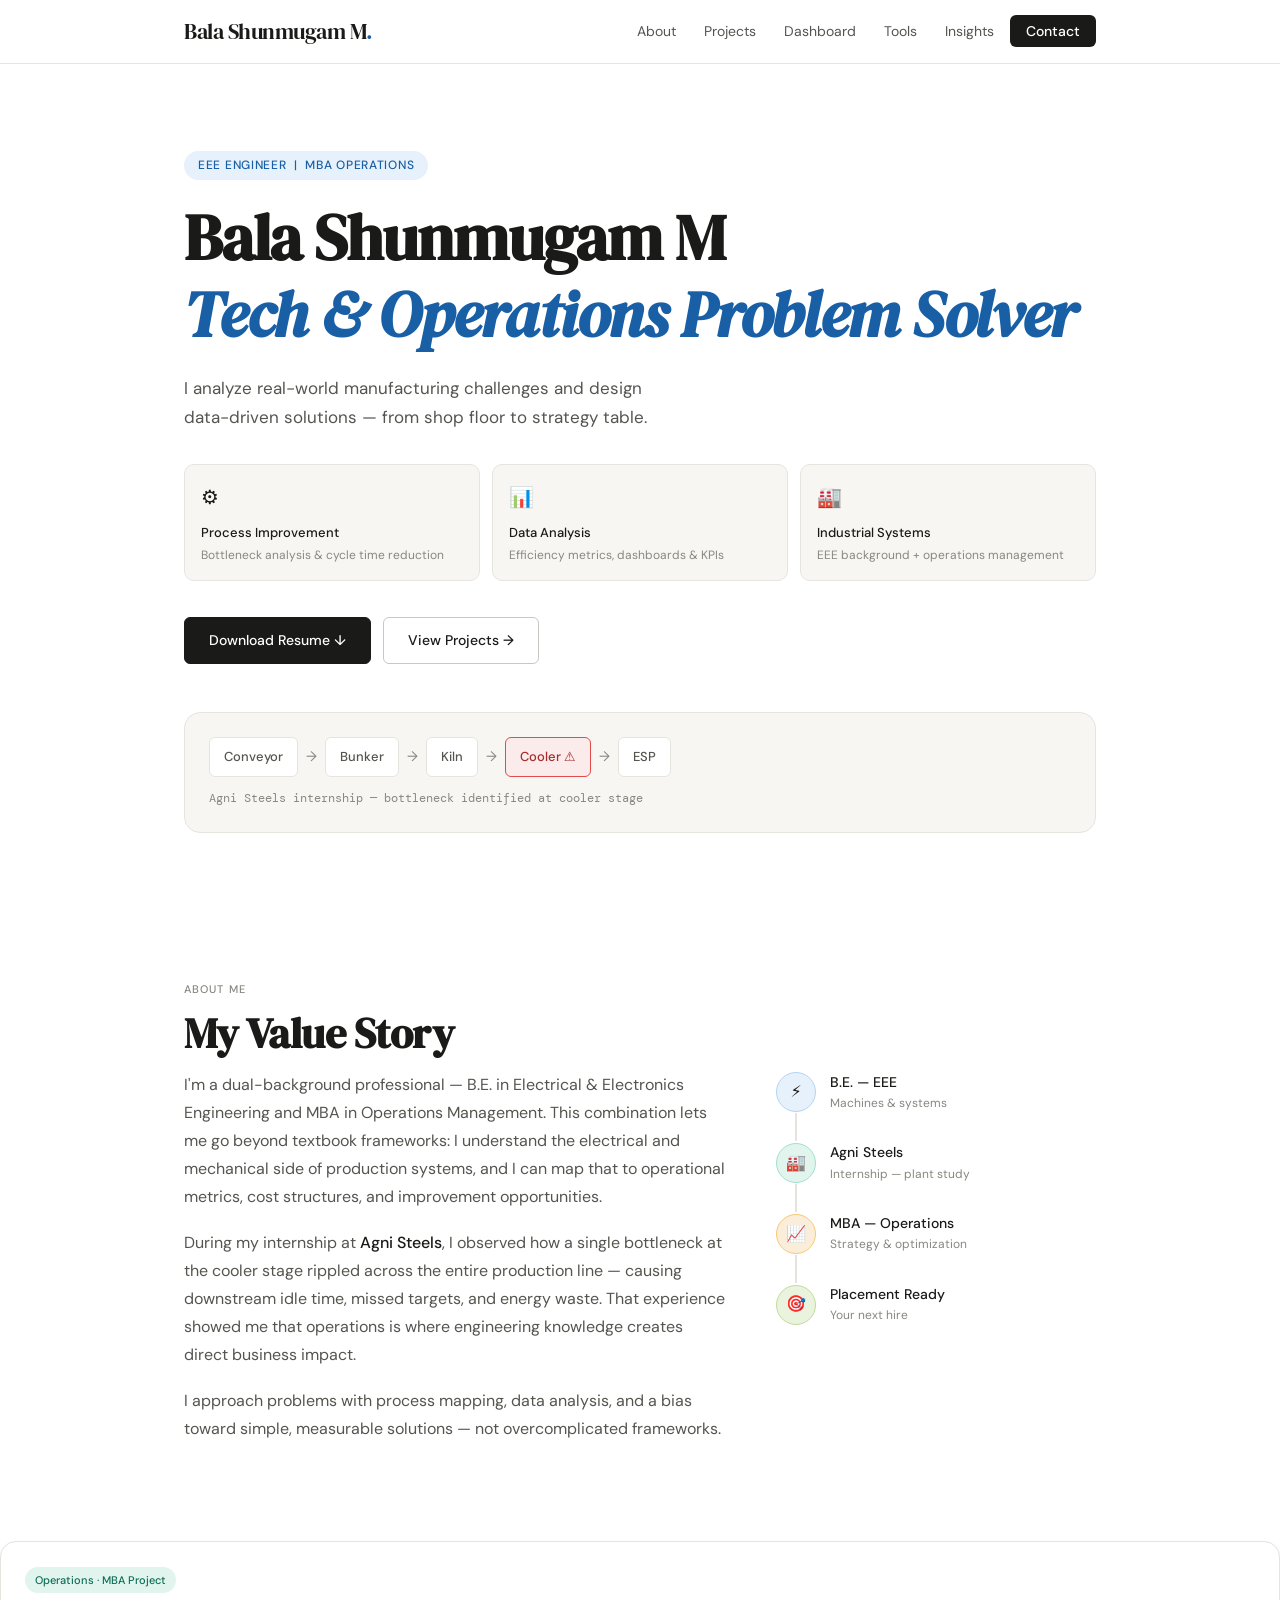
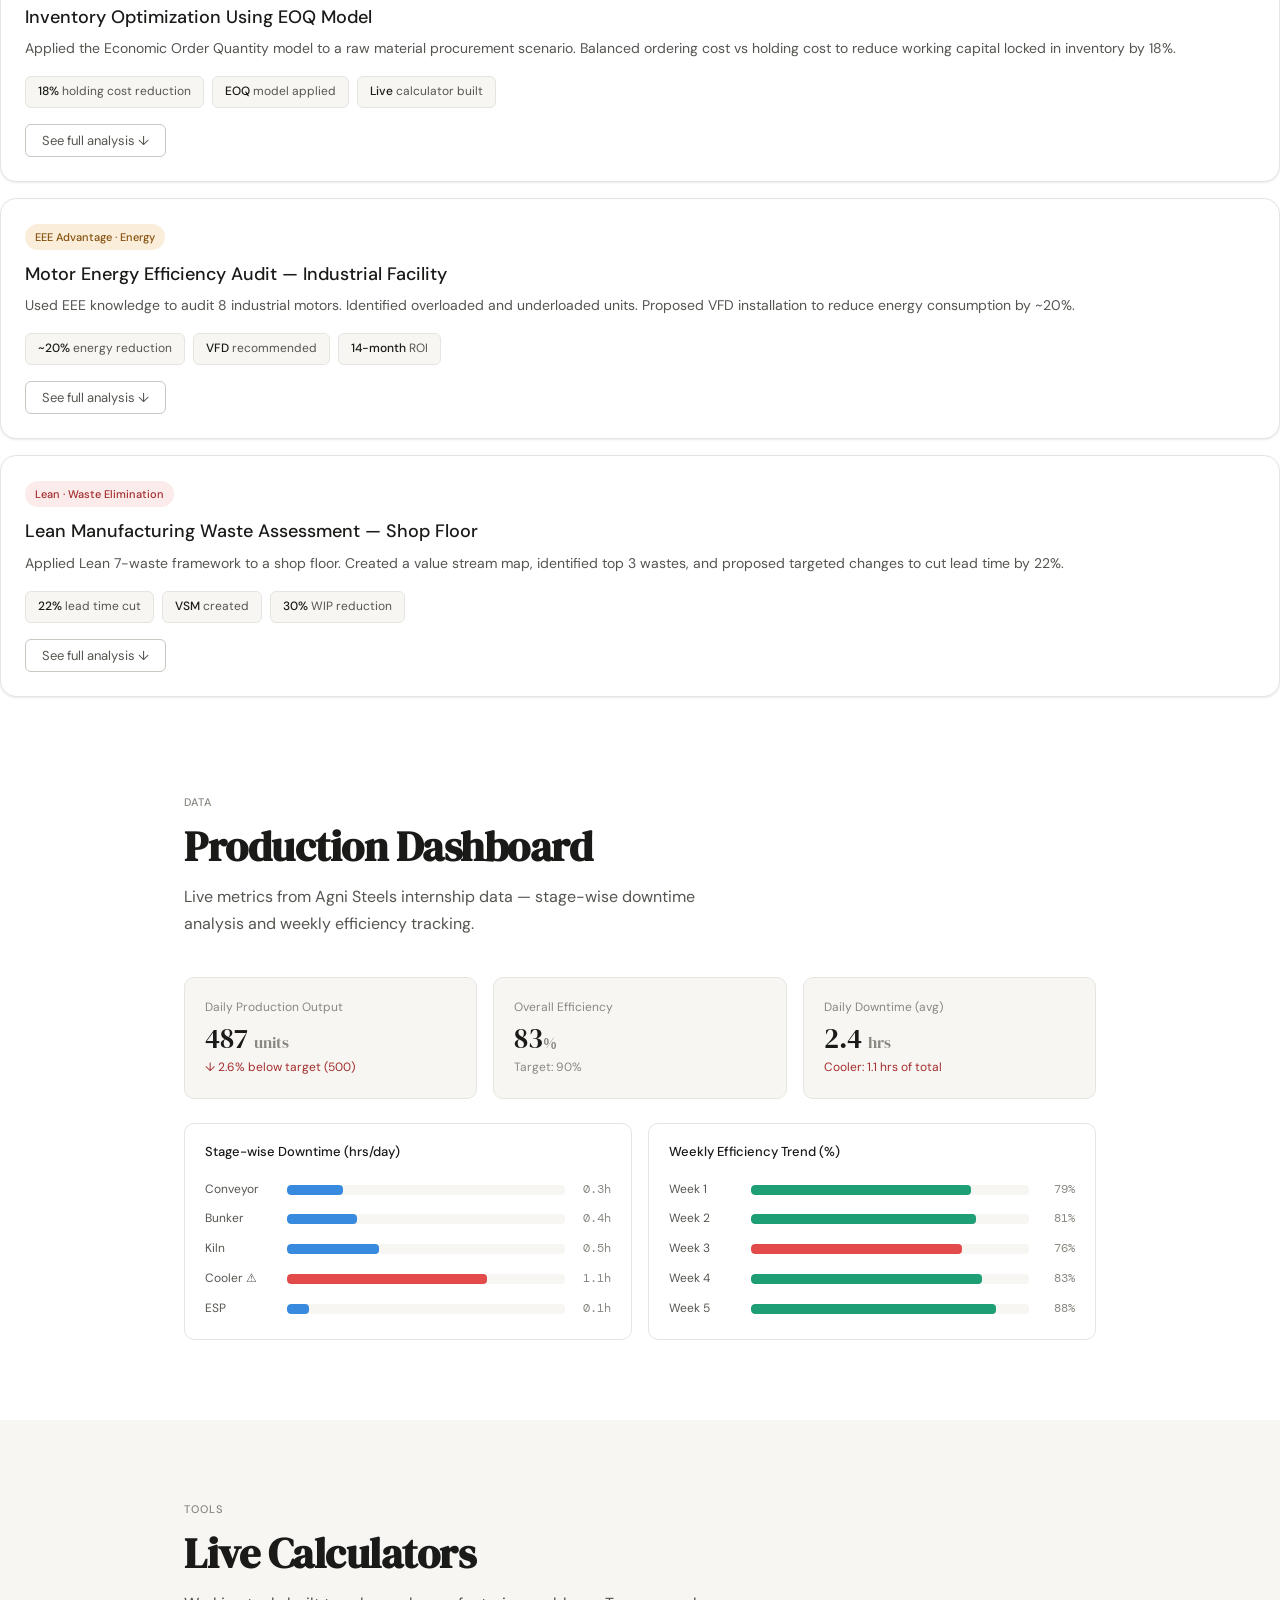
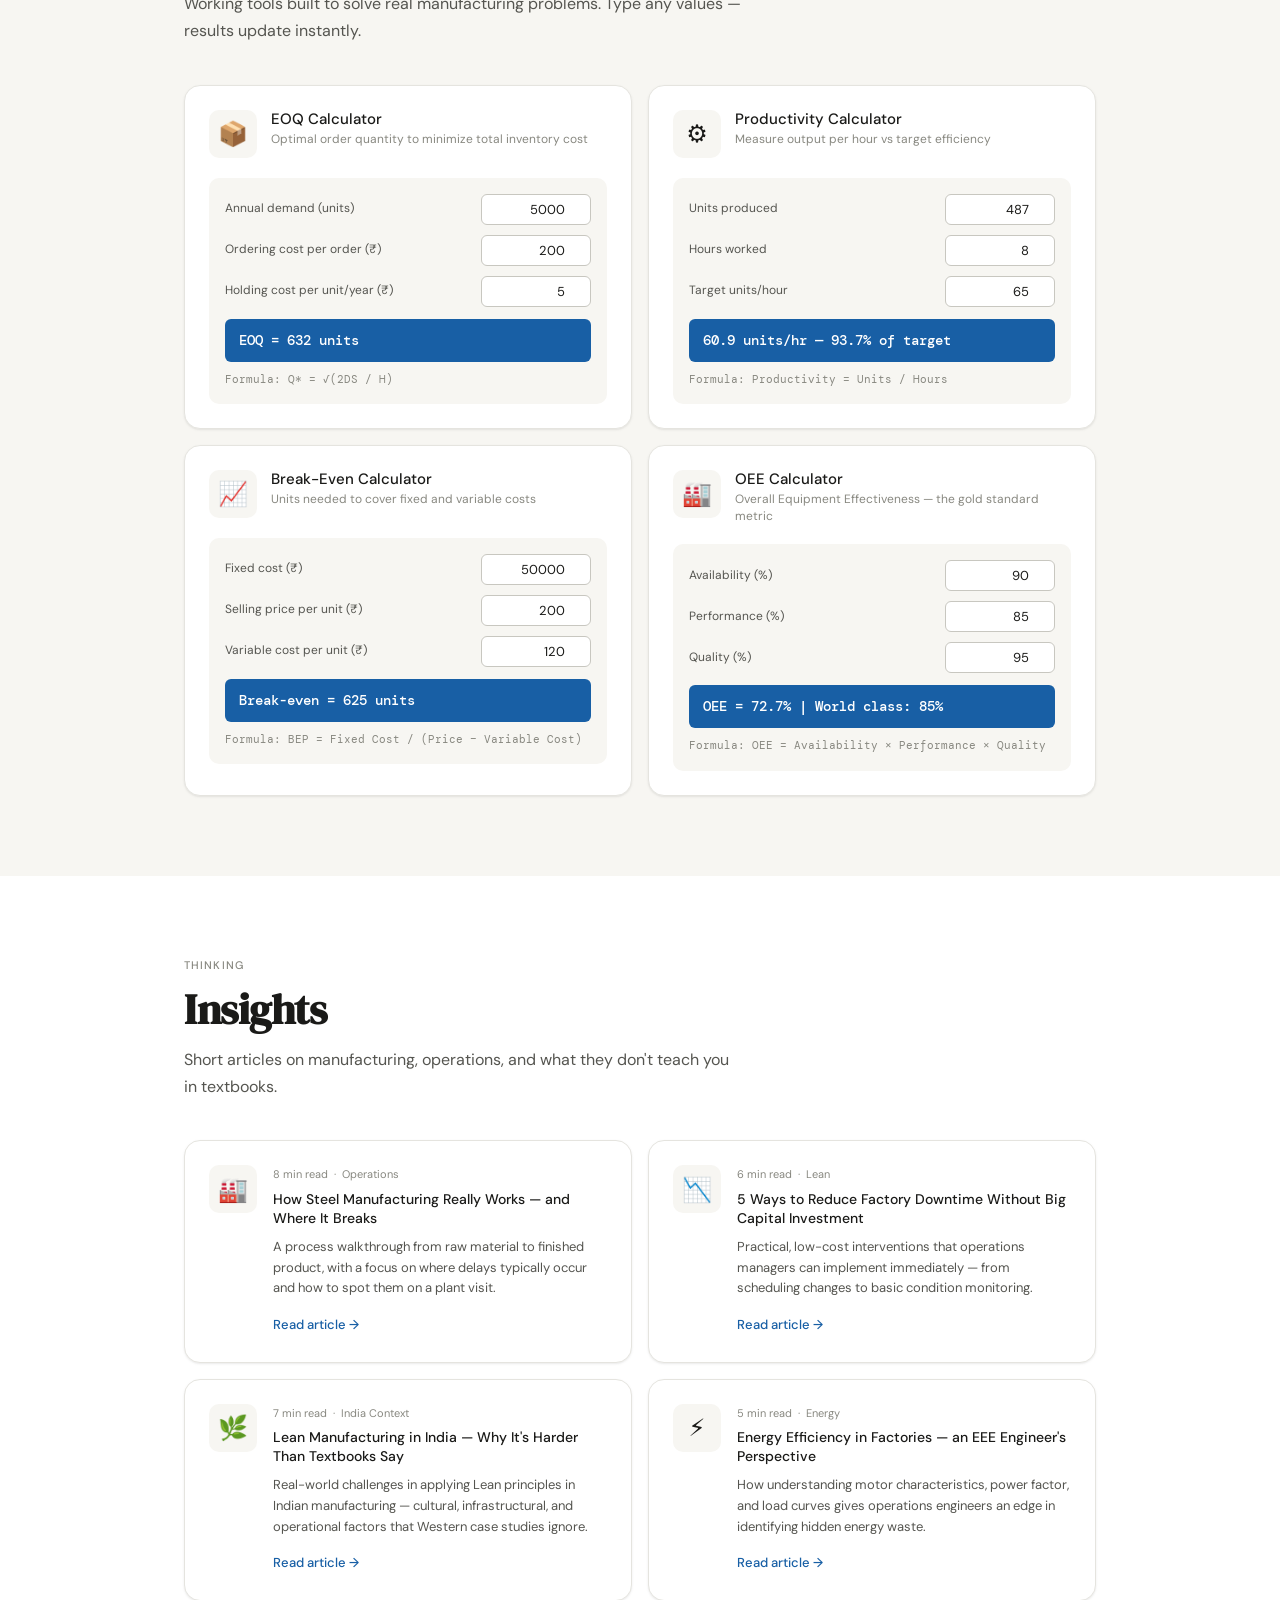
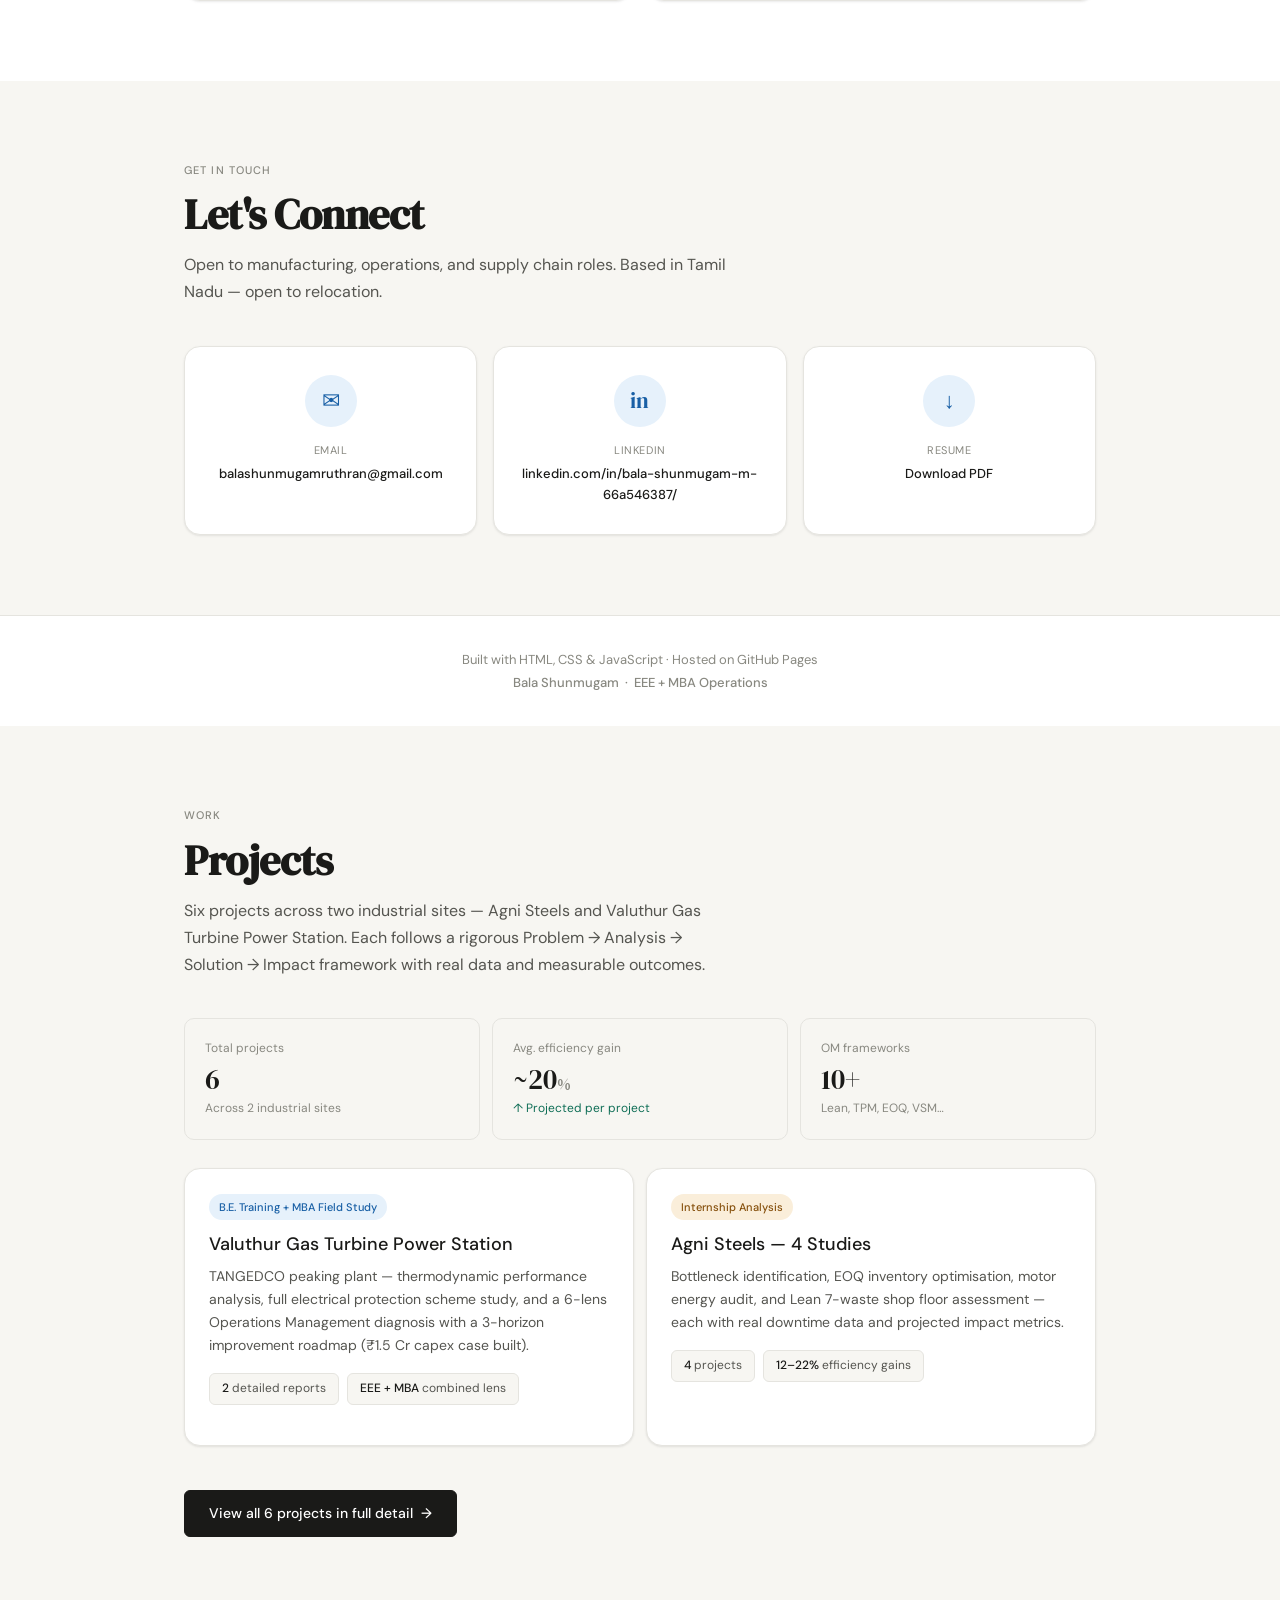
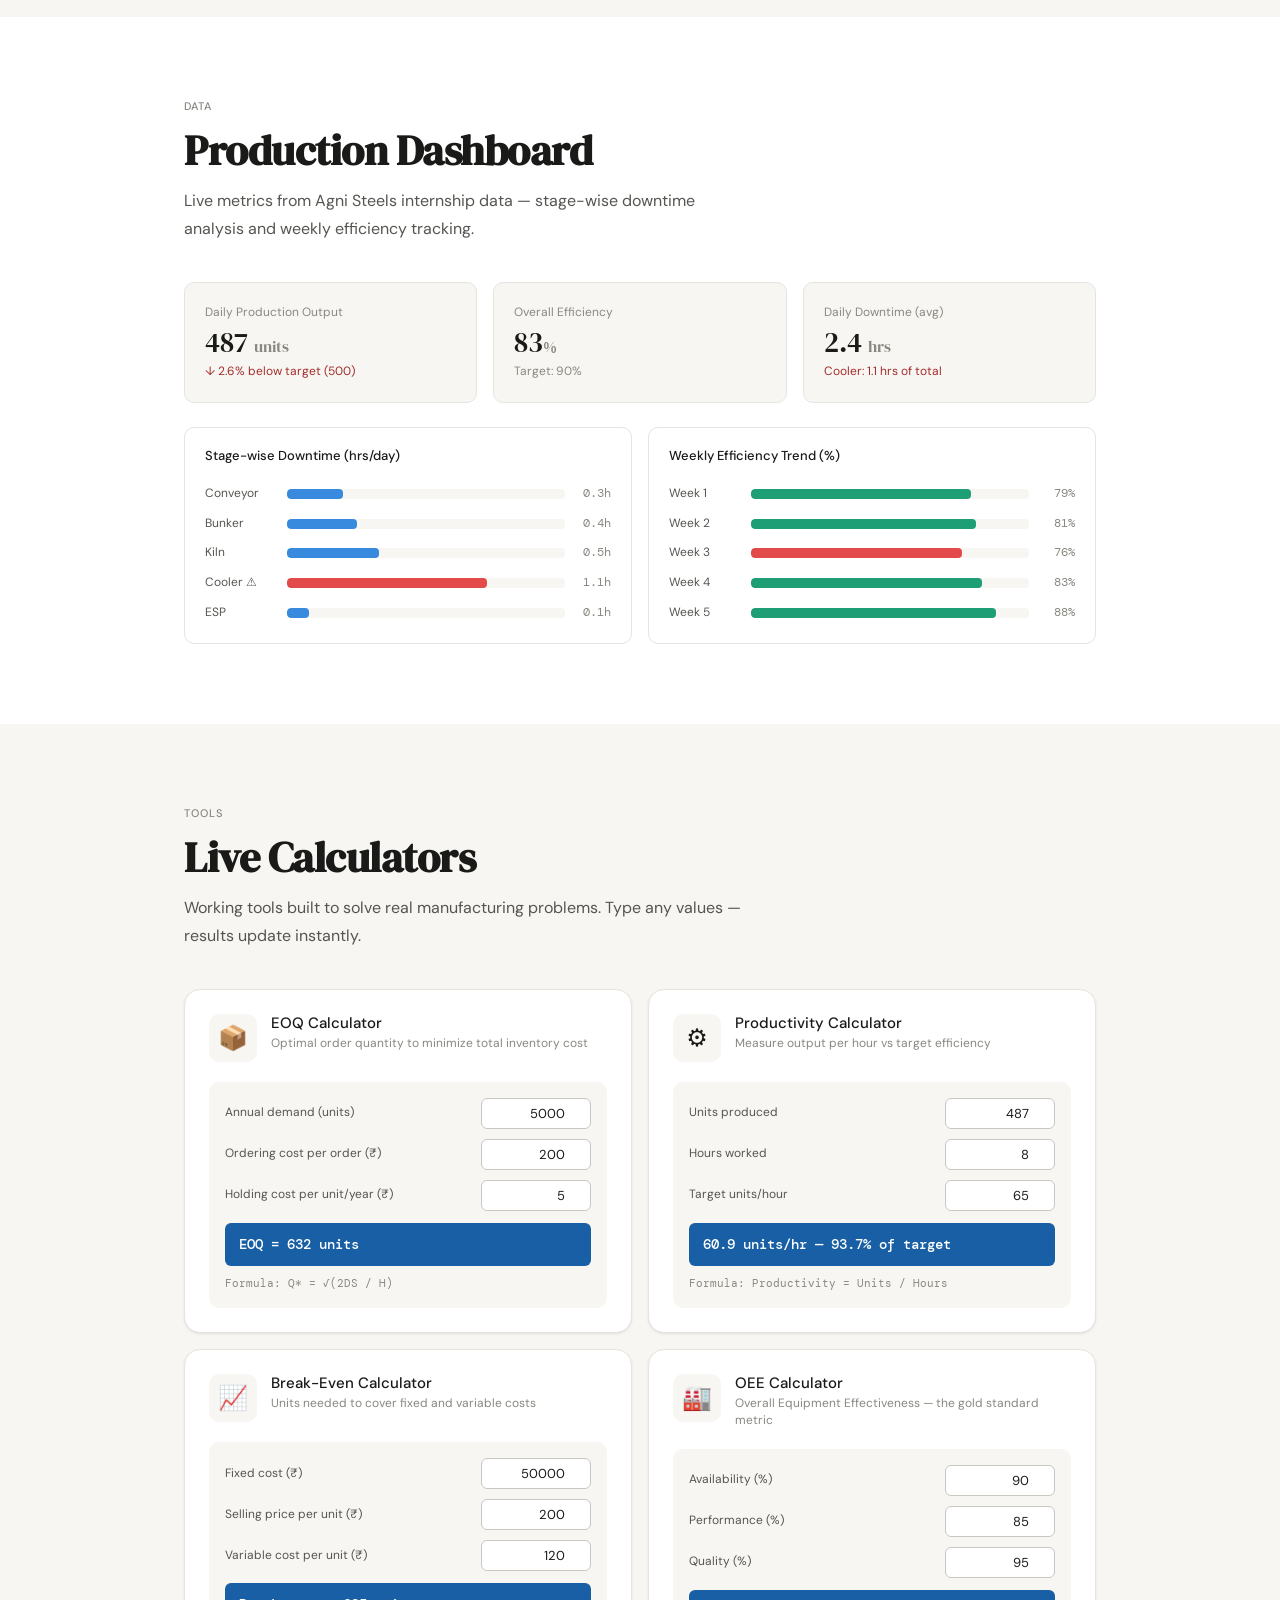
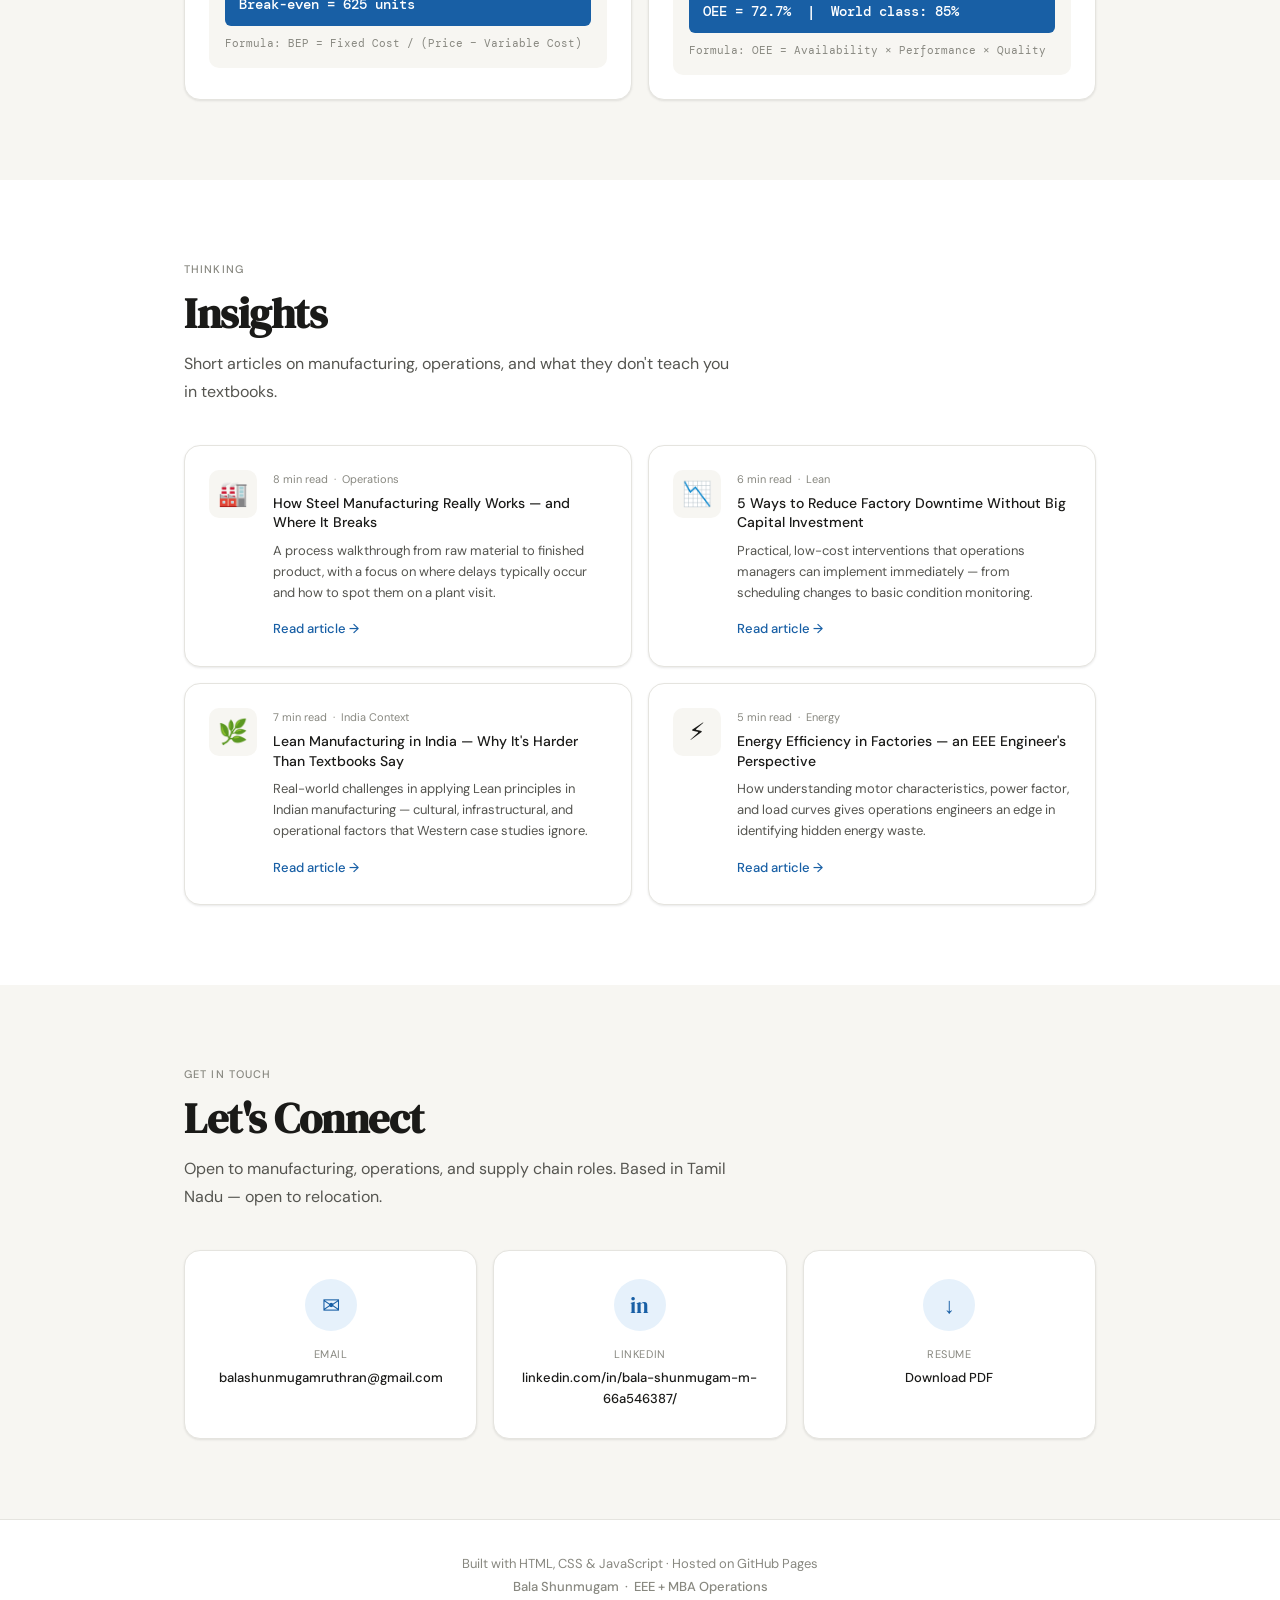
==== commit cf86dadb: "Update index.html" ====
--- a/index.html
+++ b/index.html
@@ -142,25 +142,7 @@
       </div>
     </div>
   </section>
-
-
-            <div class="step-text">Production delays observed at cooler stage — heat retention causing material buildup and downstream idle time at the ESP stage.</div>
-          </div>
-          <div class="detail-step">
-            <div class="step-label step-a">Analysis</div>
-            <div class="step-text">Process mapped all 5 stages. Downtime logged per stage over 4 weeks. Cooler showed 2× average wait time (1.1 hrs/day) due to insufficient airflow and inadequate heat dissipation capacity.</div>
-          </div>
-          <div class="detail-step">
-            <div class="step-label step-s">Solution</div>
-            <div class="step-text">Add secondary cooling system, improve airflow routing, schedule preventive maintenance at cooler stage before peak production hours.</div>
-          </div>
-          <div class="detail-step">
-            <div class="step-label step-i">Impact</div>
-            <div class="step-text">Estimated 12–15% cycle time reduction; reduced downstream ESP idle time by ~45 min/day; improved overall production efficiency from 83% to target 90%.</div>
-          </div>
-        </div>
-      </div>
-
+  
       <!-- Project 2 -->
       <div class="project-card" data-index="2">
         <div class="project-top">
@@ -572,7 +554,7 @@
   <footer class="footer">
     <div class="container">
       <p>Built with HTML, CSS &amp; JavaScript · Hosted on GitHub Pages</p>
-      <p class="footer-name">Your Name &nbsp;·&nbsp; EEE + MBA Operations</p>
+      <p class="footer-name">Bala Shunmugam &nbsp;·&nbsp; EEE + MBA Operations</p>
     </div>
   </footer>
 
@@ -912,7 +894,7 @@
       <p class="section-intro">Open to manufacturing, operations, and supply chain roles. Based in Tamil Nadu — open to relocation.</p>
 
       <div class="contact-grid">
-        <a href="balashunmugamruthran@gmail.com" class="contact-card">
+        <a href="mailto:balashunmugamruthran@gmail.com" class="contact-card">
           <div class="contact-icon">✉</div>
           <div class="contact-label">Email</div>
           <div class="contact-value">balashunmugamruthran@gmail.com</div>
@@ -937,7 +919,7 @@
   <footer class="footer">
     <div class="container">
       <p>Built with HTML, CSS &amp; JavaScript · Hosted on GitHub Pages</p>
-      <p class="footer-name">Your Name &nbsp;·&nbsp; EEE + MBA Operations</p>
+      <p class="footer-name">Bala Shunmugam &nbsp;·&nbsp; EEE + MBA Operations</p>
     </div>
   </footer>
 
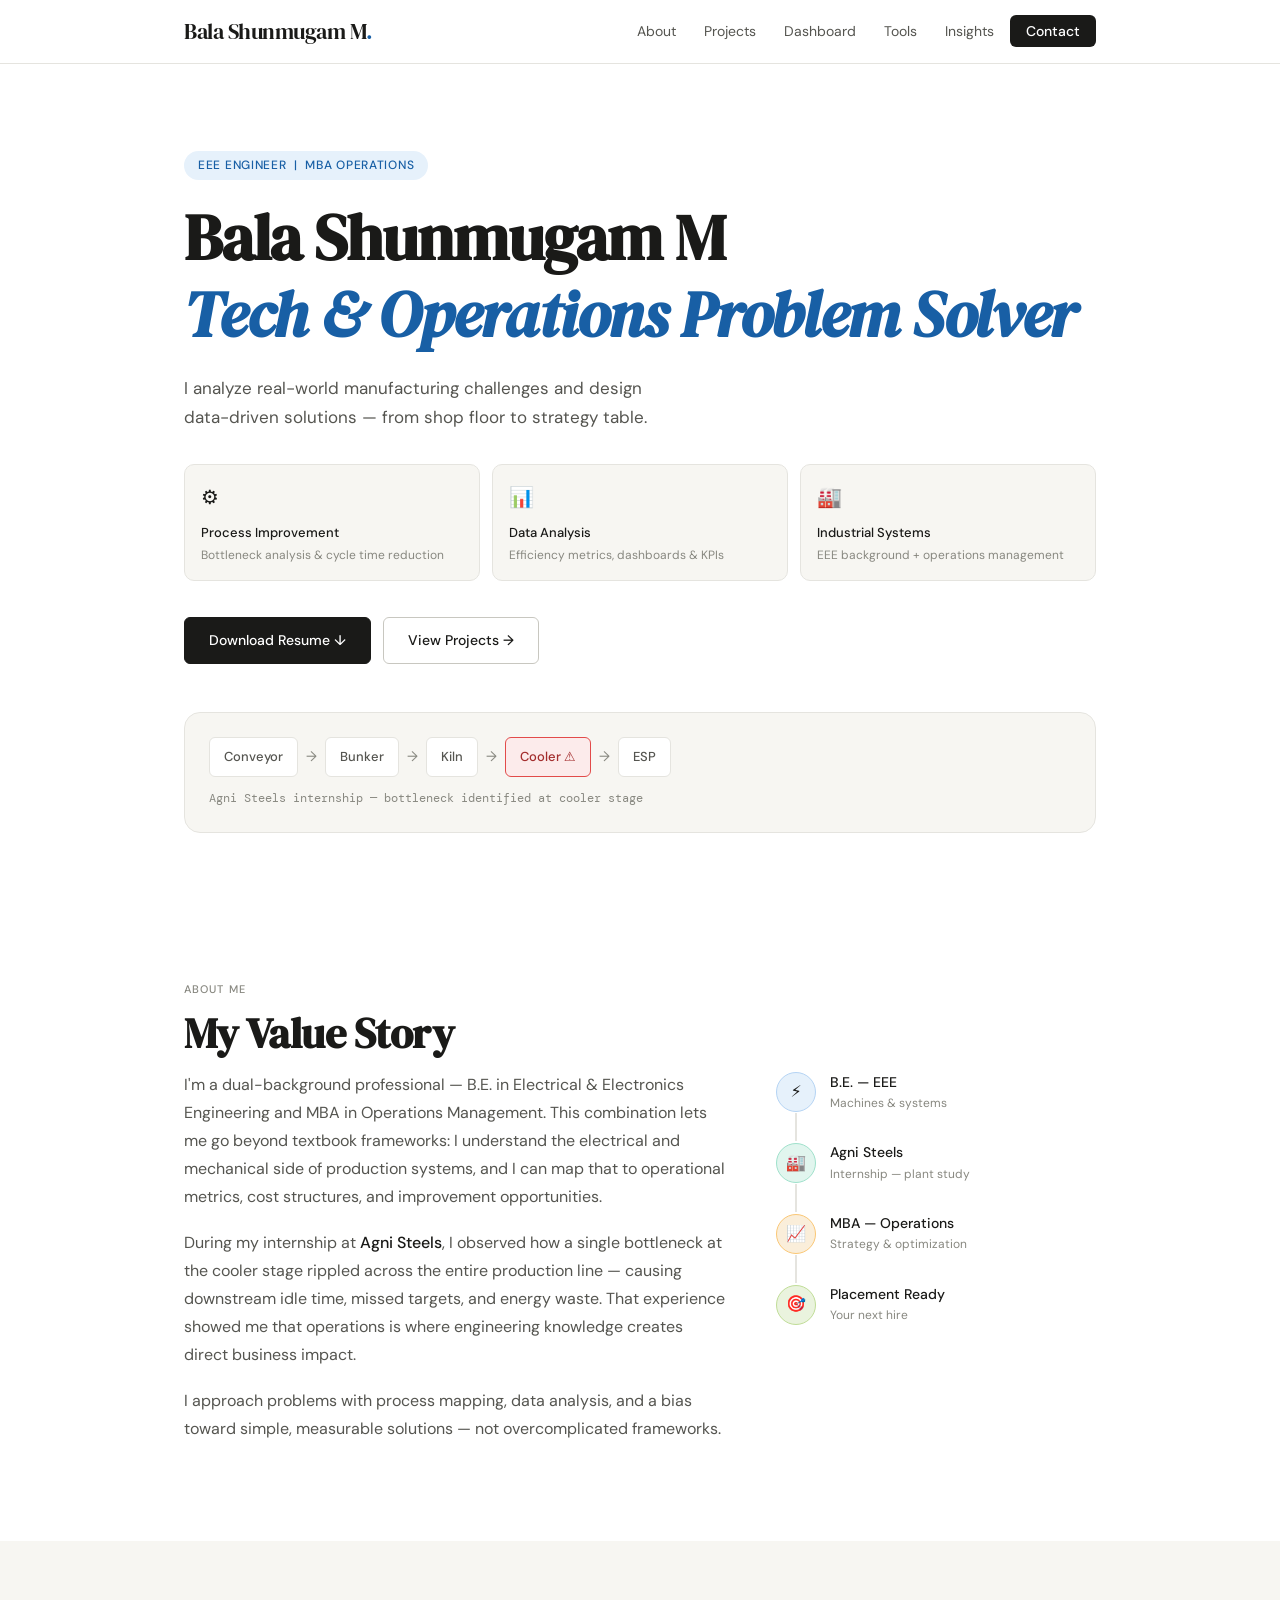
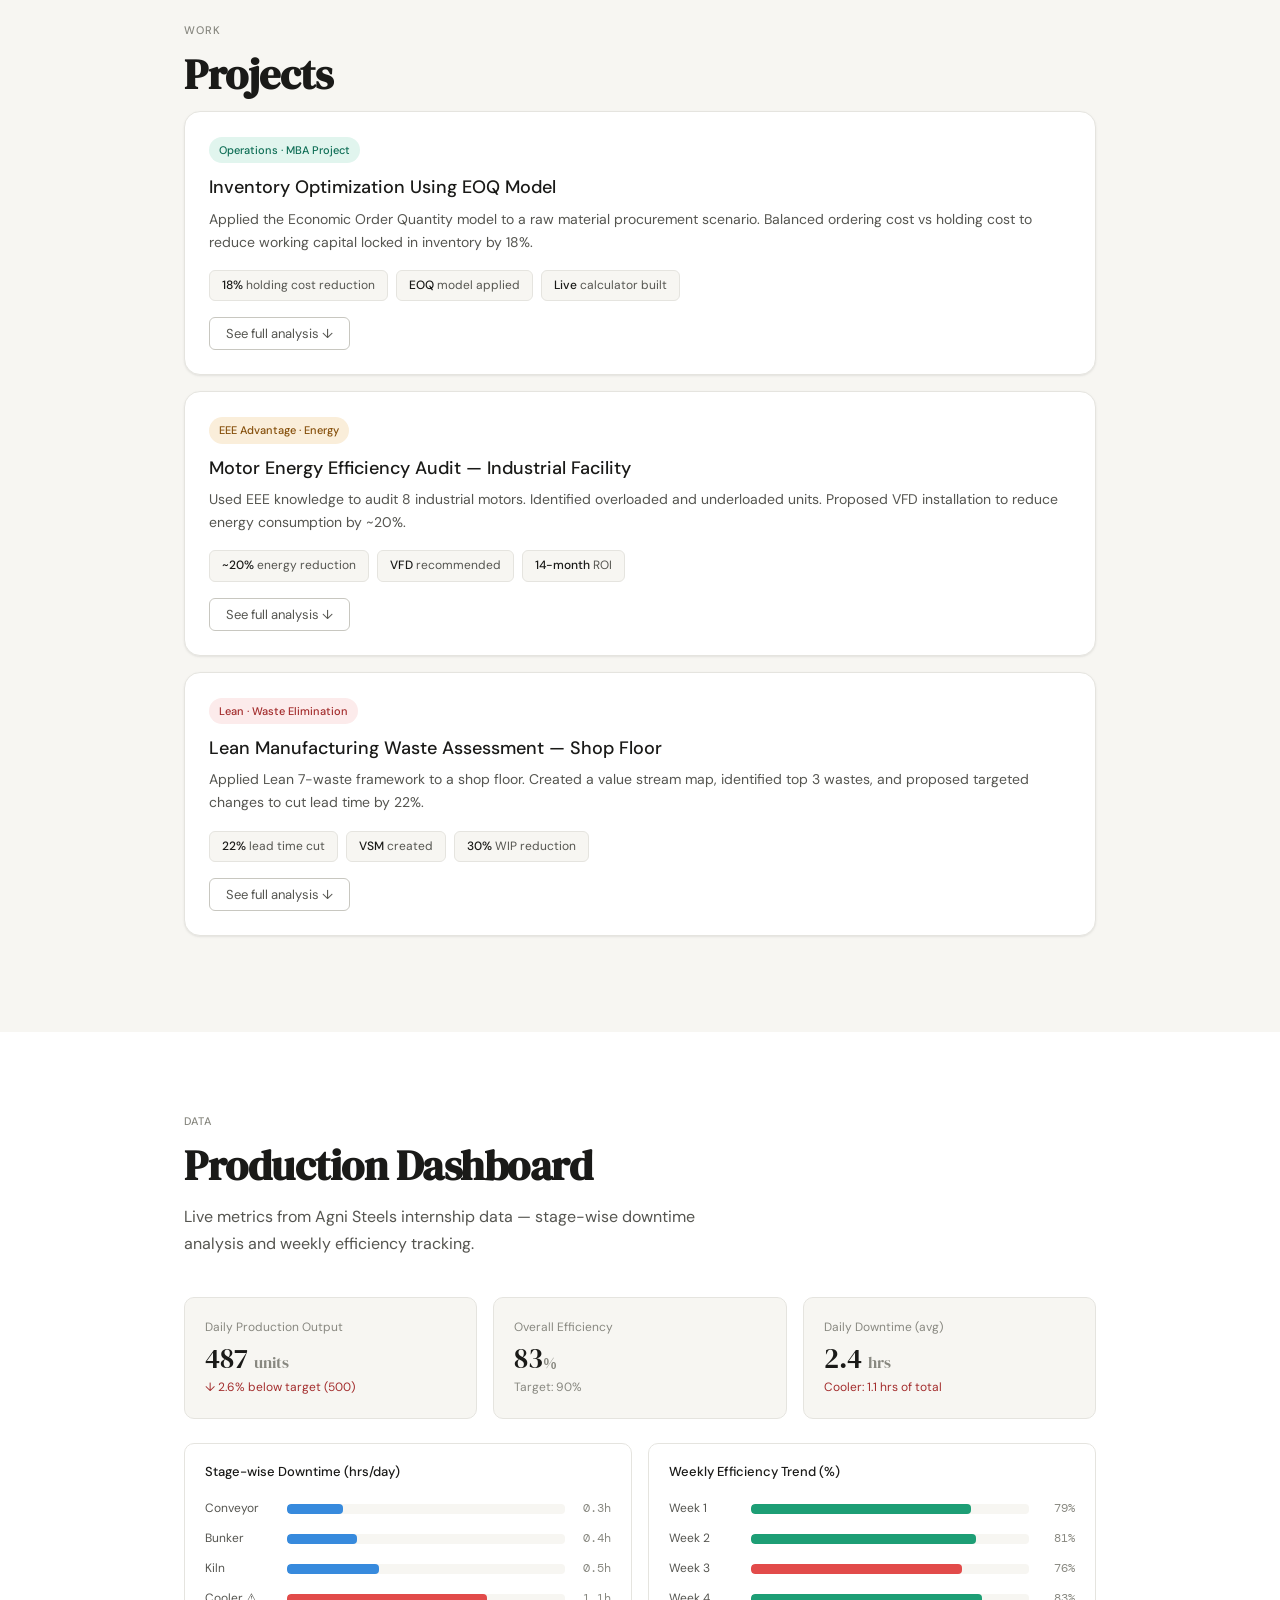
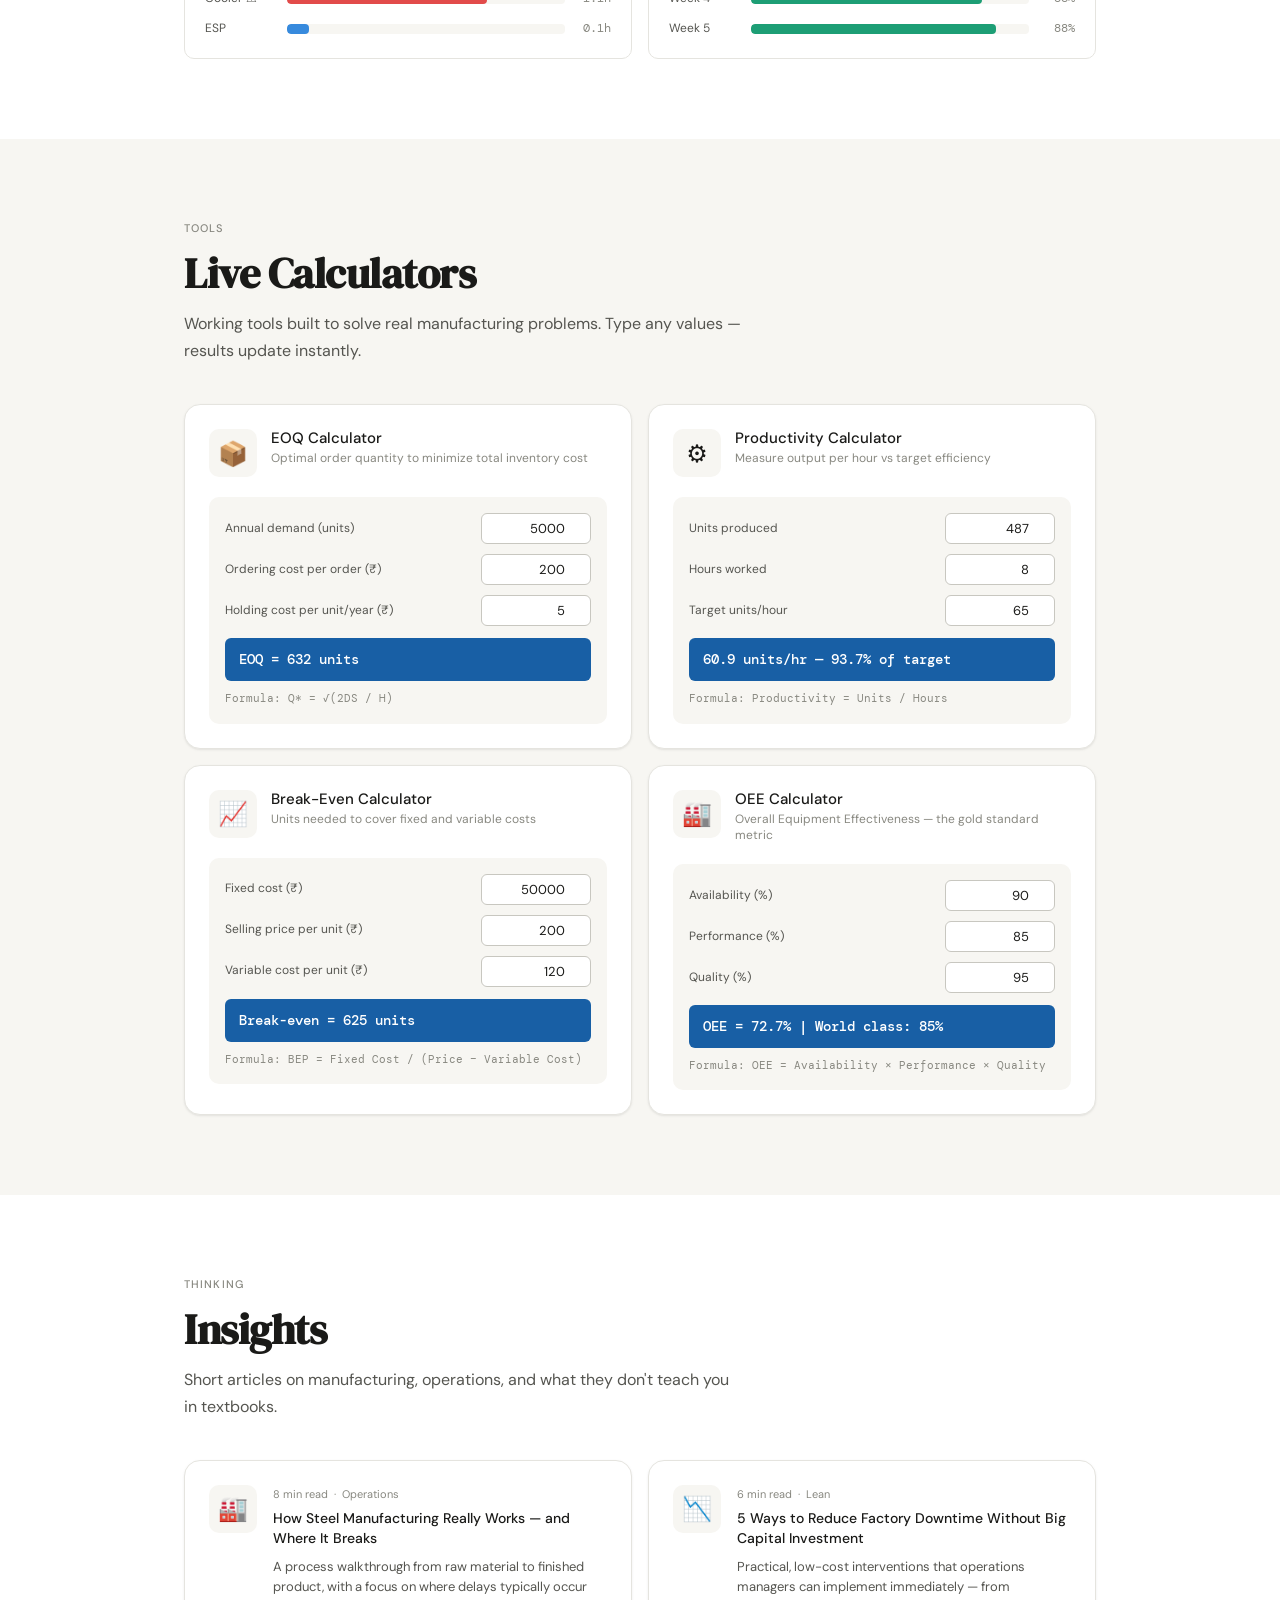
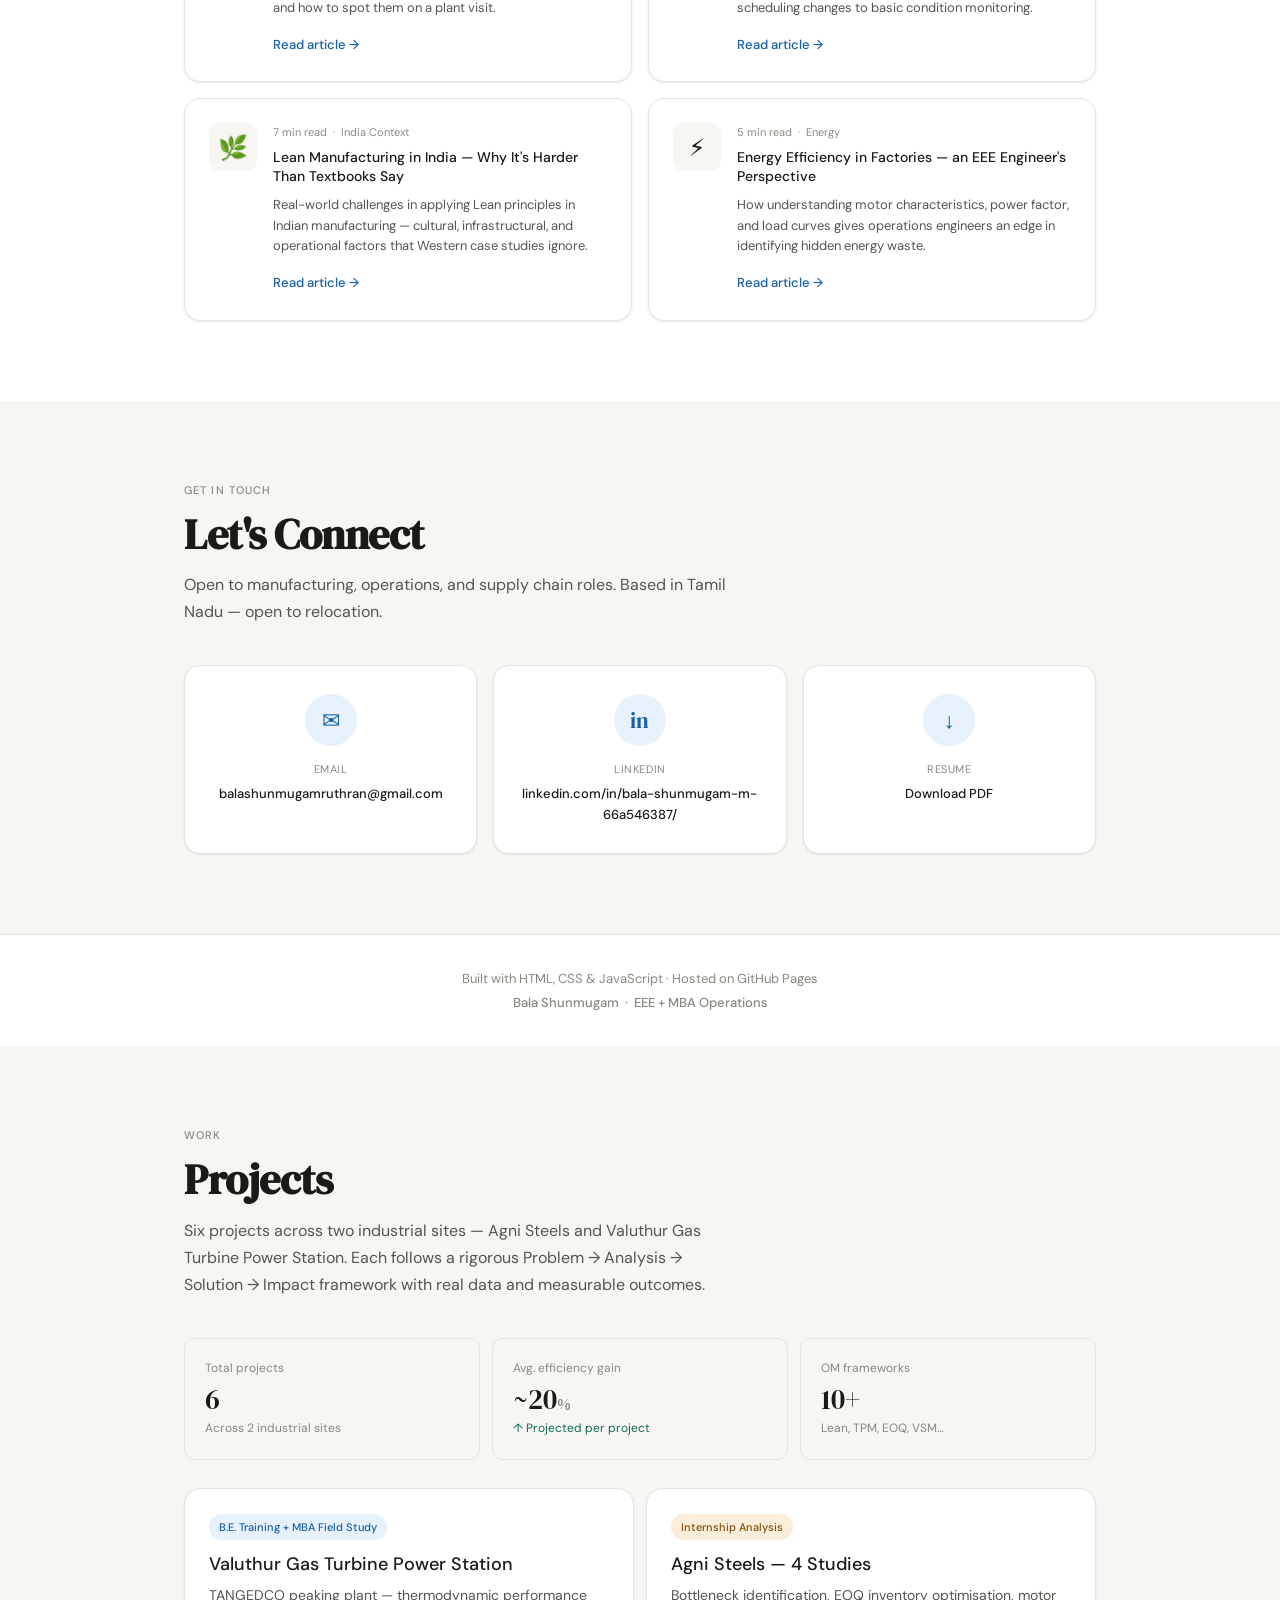
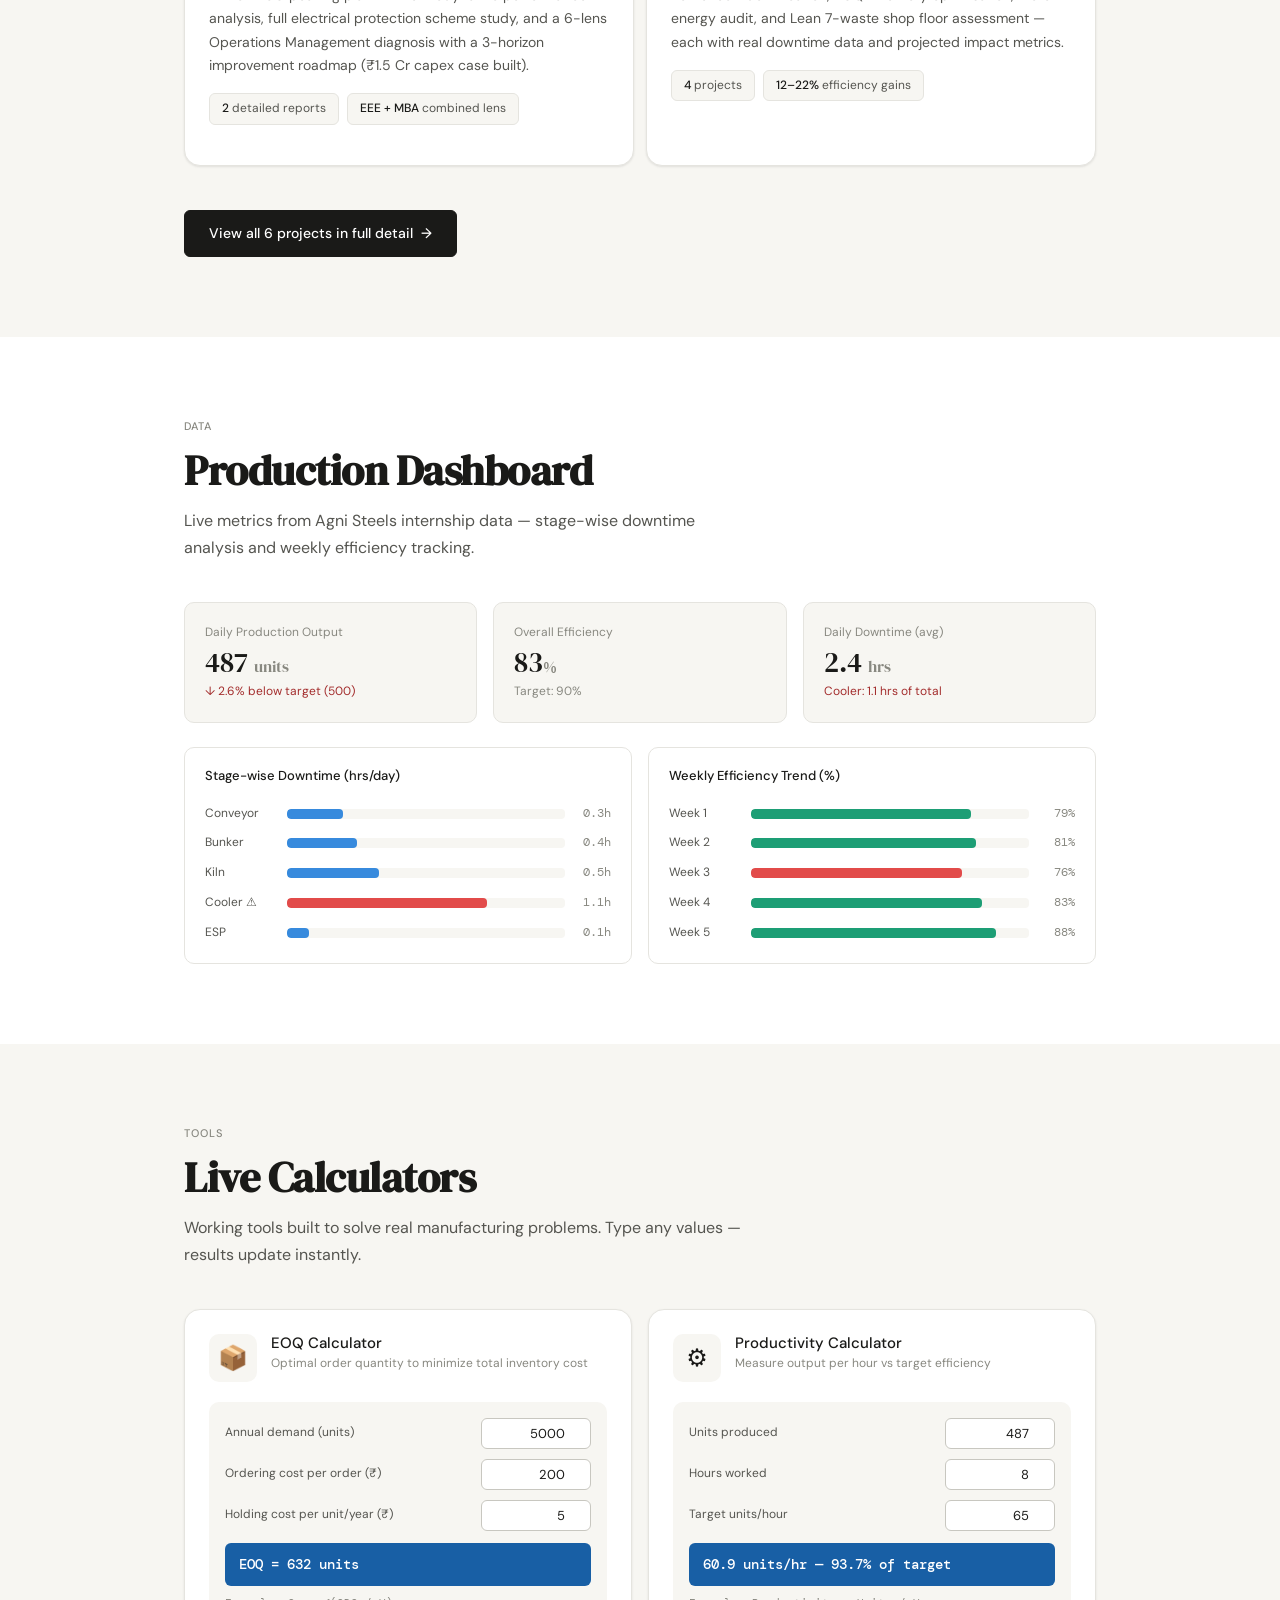
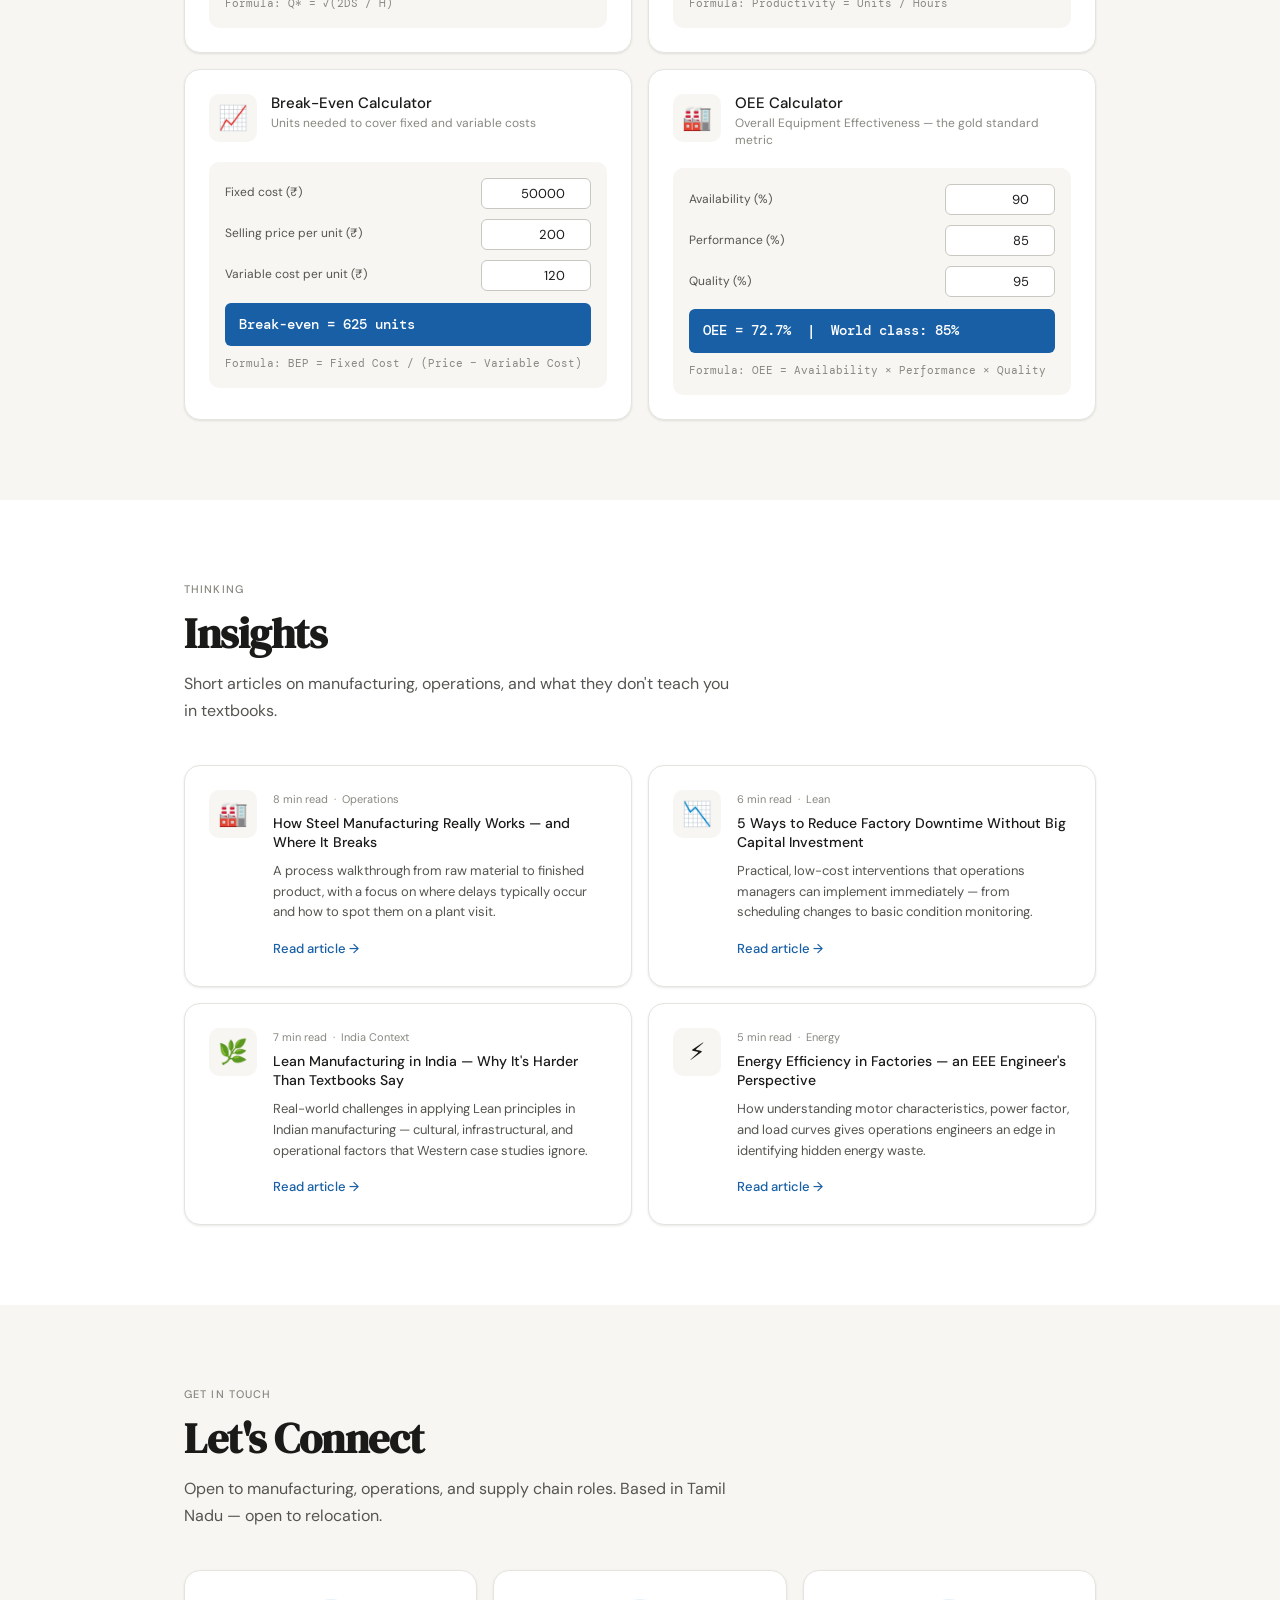
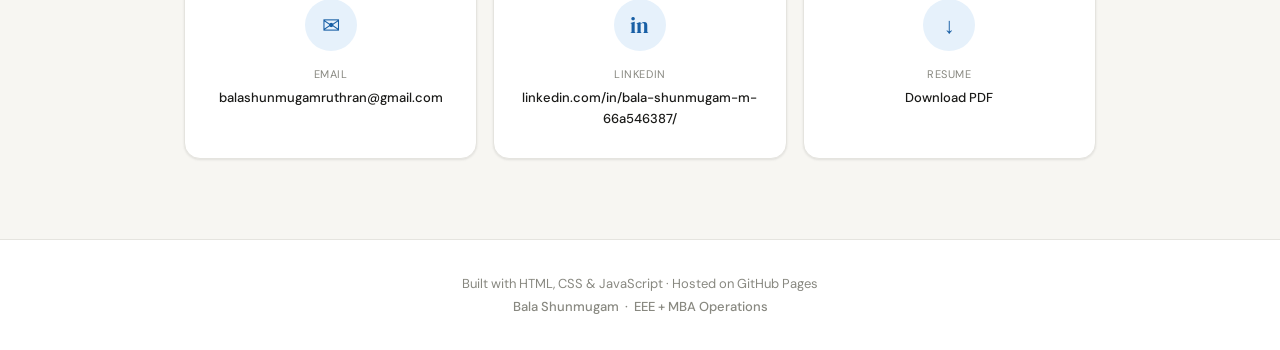
==== commit deb8bf8e: "Update index.html" ====
--- a/index.html
+++ b/index.html
@@ -142,6 +142,10 @@
       </div>
     </div>
   </section>
+  <section id="projects" class="section section-alt">
+  <div class="container">
+    <div class="section-label">Work</div>
+    <h2 class="section-title">Projects</h2>
   
       <!-- Project 2 -->
       <div class="project-card" data-index="2">
